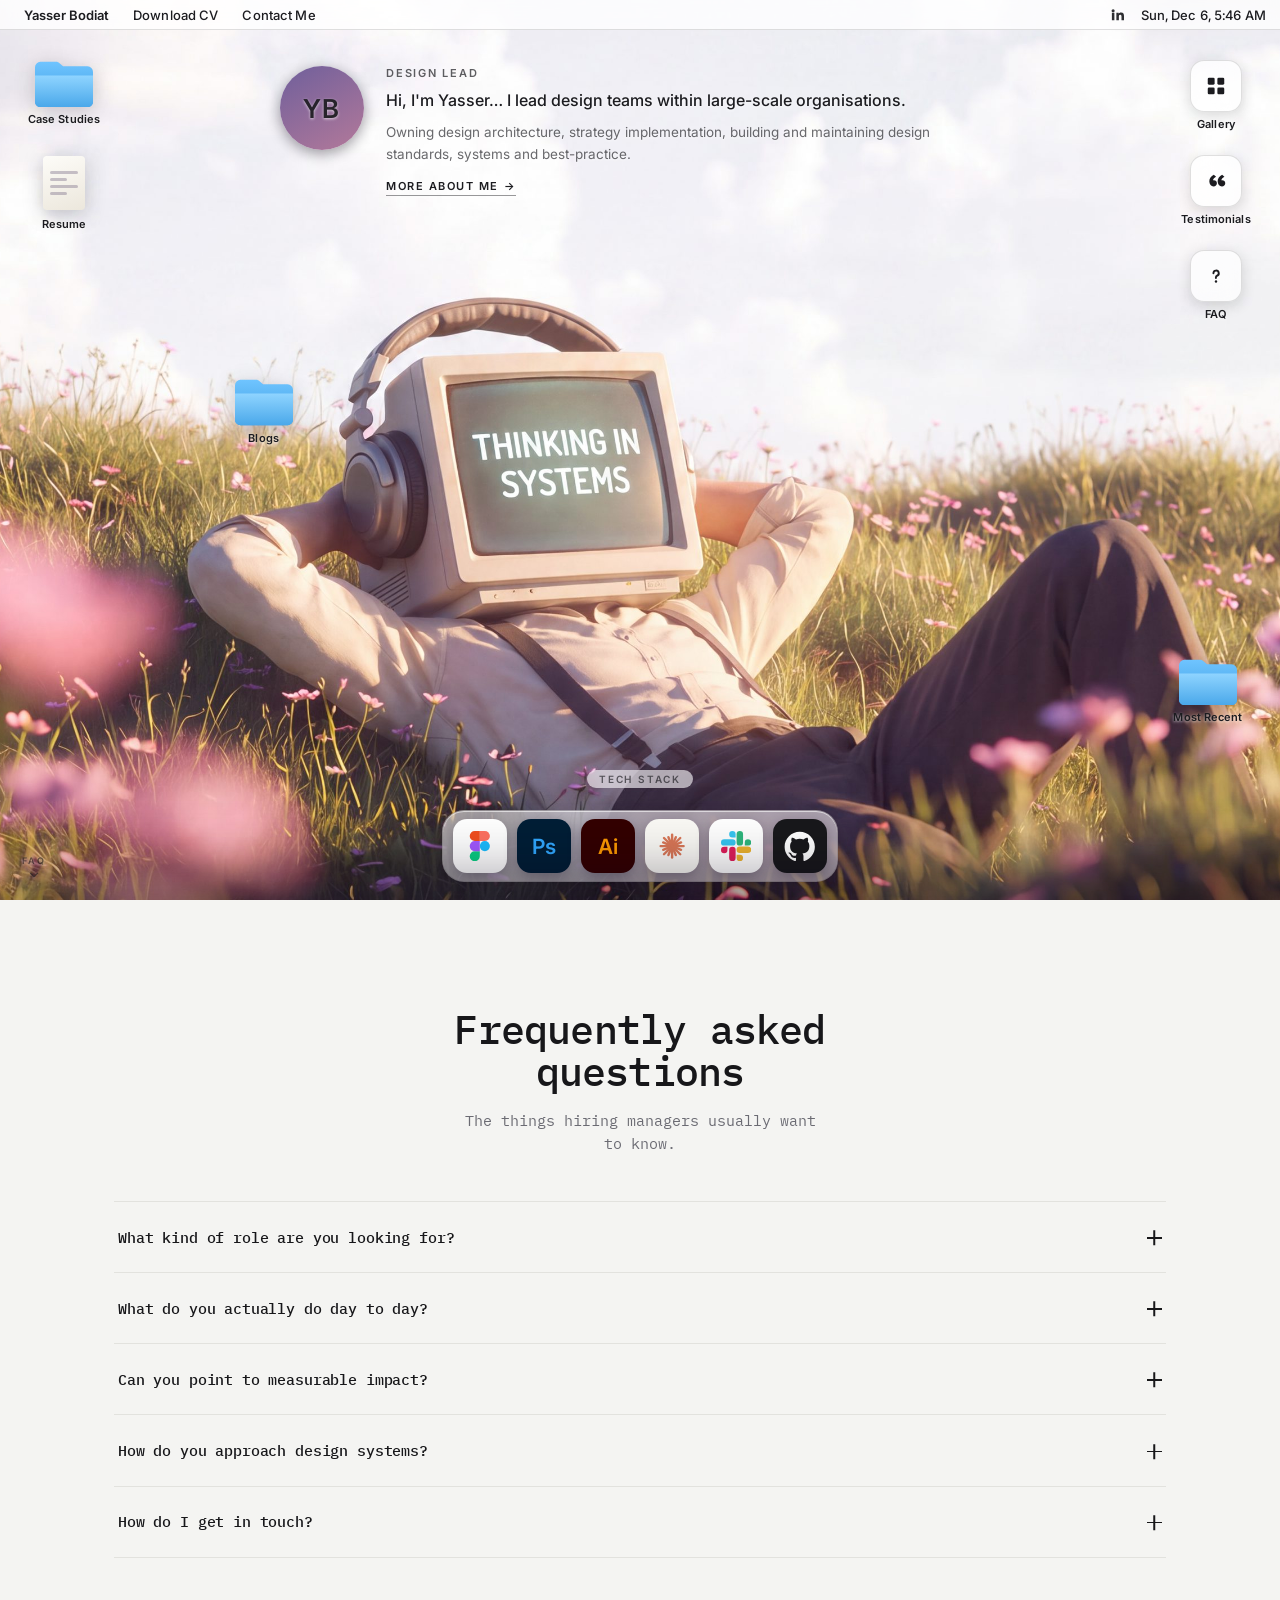
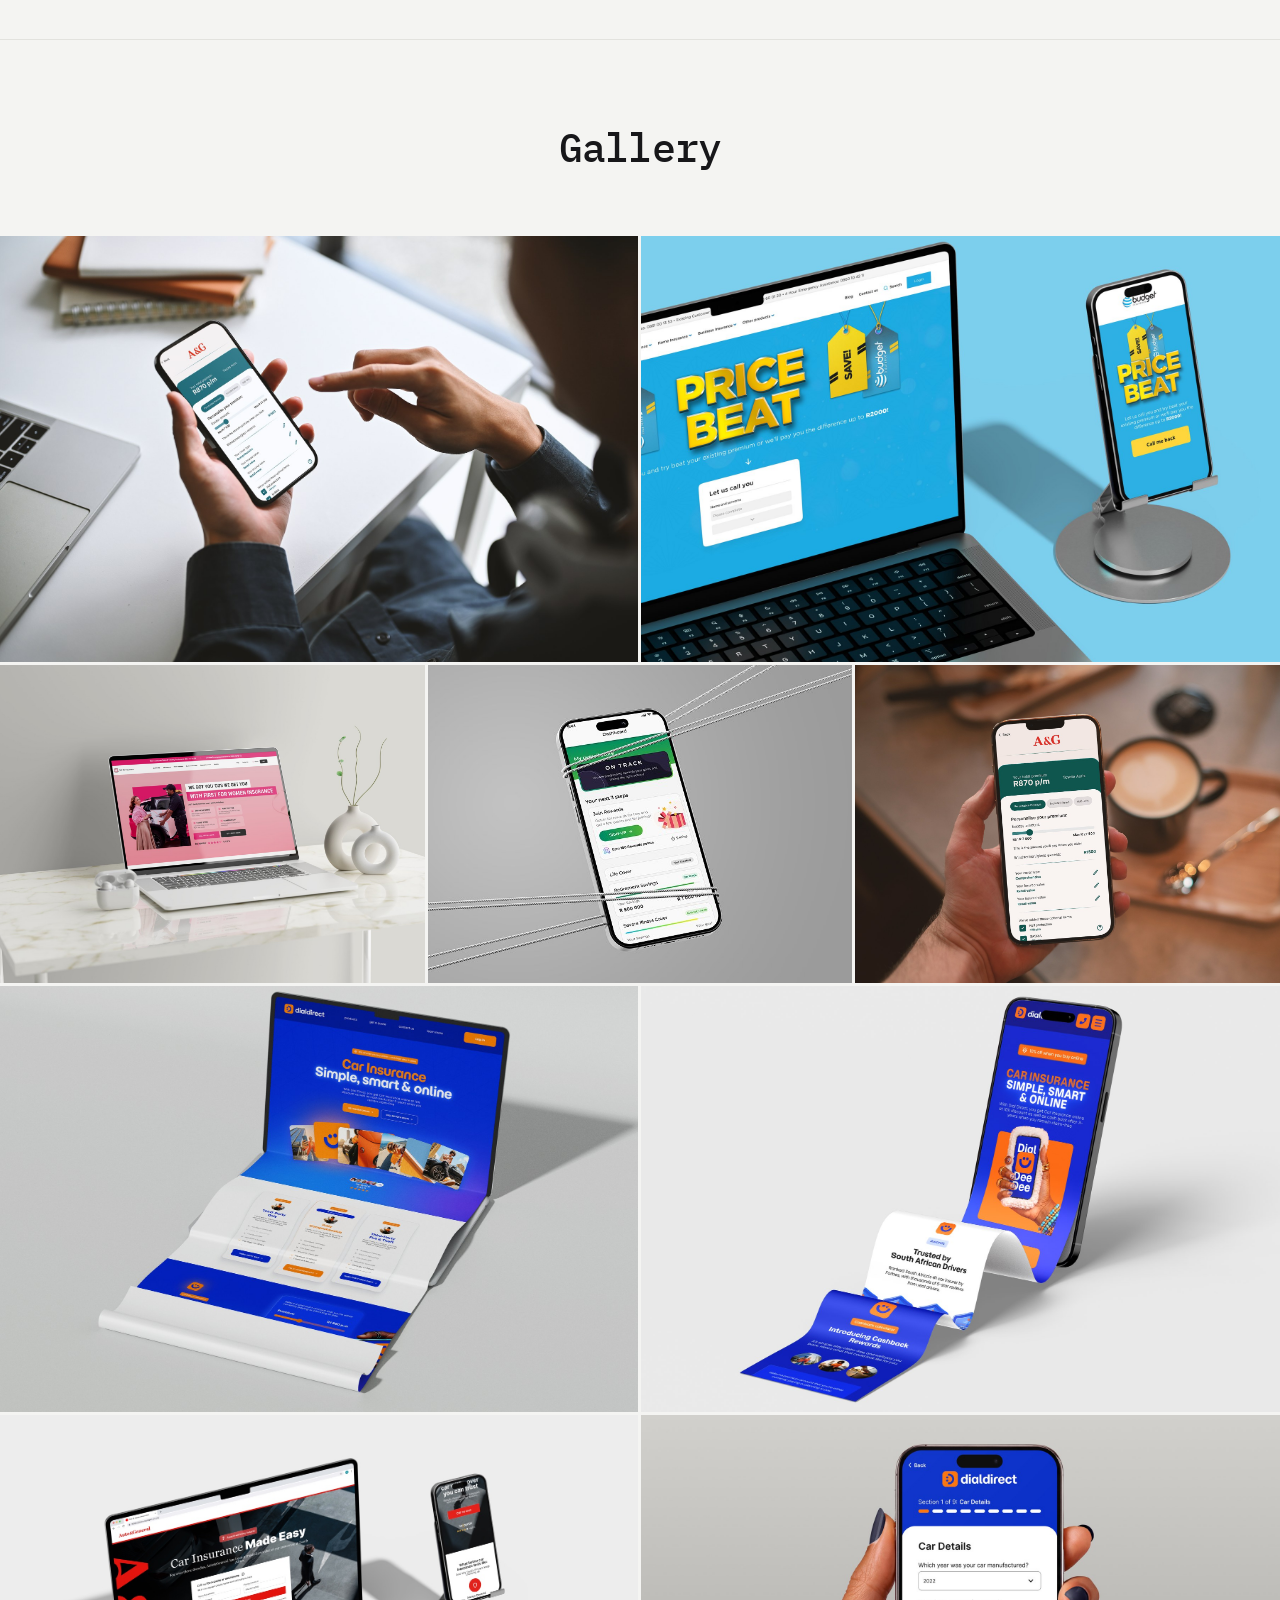
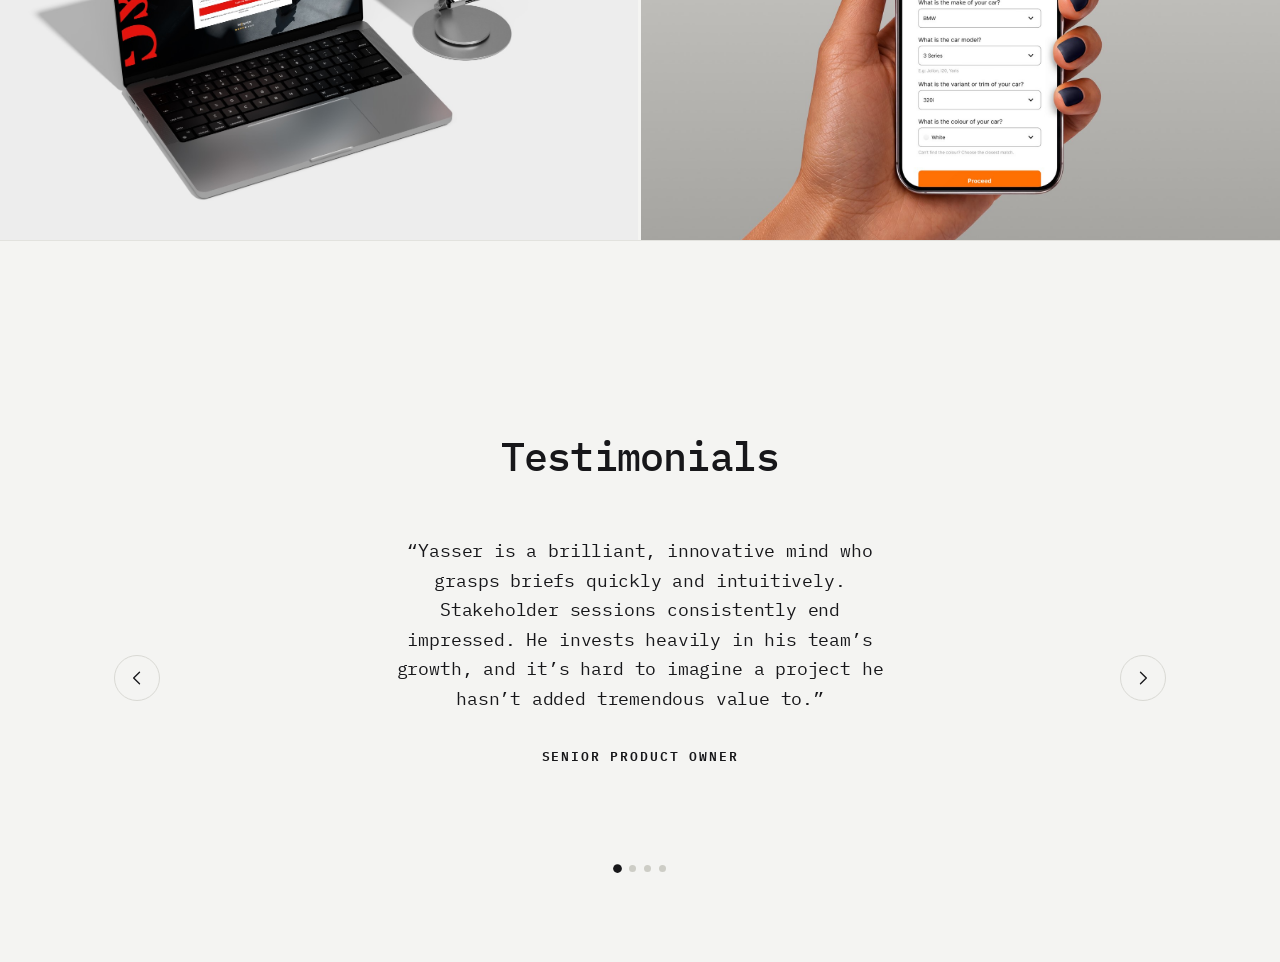
==== index.html @ a2becef1 "Remove the shuffle transition Drops the overlay element, its styles and the transition script, and t" ====
<!DOCTYPE html>
<html lang="en">
<head>
<meta charset="UTF-8">
<meta name="viewport" content="width=device-width, initial-scale=1">
<title>Portfolio</title>
<link rel="preconnect" href="https://fonts.googleapis.com">
<link rel="preconnect" href="https://fonts.gstatic.com" crossorigin>
<link href="https://fonts.googleapis.com/css2?family=IBM+Plex+Mono:wght@400;500;600&family=Inter:wght@200;400;500;600&display=swap" rel="stylesheet">
<!-- Bump ?v= on every deploy so browsers can't serve a stale copy. -->
<link rel="stylesheet" href="style.css?v=54">
</head>
<body>

<div class="desktop">

  <!-- ── Menu bar ─────────────────────────────────────────── -->
  <header class="menubar">
    <nav class="menubar-left">
      <!-- Doubles as the app-name slot and the About trigger, the way the
           macOS menu bar works — and the only About route on mobile. -->
      <button class="menu-item menu-name" id="aboutTrigger" aria-haspopup="dialog" aria-expanded="false" aria-controls="aboutWindow">Yasser Bodiat</button>
      <a class="menu-item" id="cvLink" href="assets/YasserB_CV_2026_2027.pdf" target="_blank" rel="noopener">Download CV</a>
      <a class="menu-item" href="mailto:yasserbodiat@gmail.com">Contact Me</a>
    </nav>

    <div class="menubar-right">
      <a class="menu-icon" href="https://www.linkedin.com/in/yasserbodiat-tih" target="_blank" rel="noopener" aria-label="LinkedIn">
        <svg viewBox="0 0 24 24" aria-hidden="true">
          <path fill="currentColor" d="M4.98 3.5a2.5 2.5 0 1 1 0 5 2.5 2.5 0 0 1 0-5ZM3 9h4v12H3V9Zm7 0h3.8v1.71h.05c.53-.95 1.83-1.96 3.77-1.96 4.03 0 4.78 2.5 4.78 5.76V21h-4v-5.6c0-1.34-.03-3.06-1.95-3.06-1.95 0-2.25 1.45-2.25 2.96V21h-4V9Z"/>
        </svg>
      </a>
      <span class="menu-clock" id="clock" aria-live="off">—</span>
    </div>
  </header>

  <!-- ── Desktop icons ────────────────────────────────────── -->
  <main class="desktop-icons">
    <button class="desk-icon" id="caseStudiesIcon" aria-haspopup="dialog" aria-expanded="false" aria-controls="caseStudiesWindow">
      <span class="desk-icon-art">
        <svg viewBox="0 0 64 52" aria-hidden="true">
          <defs>
            <linearGradient id="folderBack" x1="0" y1="0" x2="0" y2="1">
              <stop offset="0" stop-color="#6fc4ff"/>
              <stop offset="1" stop-color="#3d9de0"/>
            </linearGradient>
            <linearGradient id="folderFront" x1="0" y1="0" x2="0" y2="1">
              <stop offset="0" stop-color="#8fd4ff"/>
              <stop offset="1" stop-color="#4aa8ea"/>
            </linearGradient>
          </defs>
          <path fill="url(#folderBack)" d="M0 8a6 6 0 0 1 6-6h17.2c1.6 0 3.1.6 4.2 1.8L31 7h27a6 6 0 0 1 6 6v33a6 6 0 0 1-6 6H6a6 6 0 0 1-6-6V8Z"/>
          <path fill="url(#folderFront)" d="M0 17h64v29a6 6 0 0 1-6 6H6a6 6 0 0 1-6-6V17Z"/>
        </svg>
      </span>
      <span class="desk-icon-label">Case Studies</span>
    </button>

    <button class="desk-icon" id="resumeIcon" aria-haspopup="dialog" aria-expanded="false" aria-controls="resumeWindow">
      <span class="desk-icon-art desk-icon-page">
        <span class="page-sheet">
          <span class="page-rule"></span>
          <span class="page-rule short"></span>
          <span class="page-rule"></span>
          <span class="page-rule short"></span>
        </span>
      </span>
      <span class="desk-icon-label">Resume</span>
    </button>

    <button class="desk-icon desk-icon--float desk-icon--recent" id="recentIcon" aria-haspopup="dialog" aria-expanded="false" aria-controls="recentWindow">
      <span class="desk-icon-art">
        <svg viewBox="0 0 64 52" aria-hidden="true">
          <path fill="url(#folderBack)" d="M0 8a6 6 0 0 1 6-6h17.2c1.6 0 3.1.6 4.2 1.8L31 7h27a6 6 0 0 1 6 6v33a6 6 0 0 1-6 6H6a6 6 0 0 1-6-6V8Z"/>
          <path fill="url(#folderFront)" d="M0 17h64v29a6 6 0 0 1-6 6H6a6 6 0 0 1-6-6V17Z"/>
        </svg>
      </span>
      <span class="desk-icon-label">Most Recent</span>
    </button>

    <button class="desk-icon desk-icon--float desk-icon--blogs" id="blogsIcon" aria-haspopup="dialog" aria-expanded="false" aria-controls="blogsWindow">
      <span class="desk-icon-art">
        <svg viewBox="0 0 64 52" aria-hidden="true">
          <path fill="url(#folderBack)" d="M0 8a6 6 0 0 1 6-6h17.2c1.6 0 3.1.6 4.2 1.8L31 7h27a6 6 0 0 1 6 6v33a6 6 0 0 1-6 6H6a6 6 0 0 1-6-6V8Z"/>
          <path fill="url(#folderFront)" d="M0 17h64v29a6 6 0 0 1-6 6H6a6 6 0 0 1-6-6V17Z"/>
        </svg>
      </span>
      <span class="desk-icon-label">Blogs</span>
    </button>

    <!-- Section shortcuts. -->
    <div class="desk-links">
    <button class="desk-link" data-target="#gallery">
        <span class="desk-link-tile"><svg viewBox="0 0 24 24" aria-hidden="true"><rect x="3" y="3" width="7.5" height="7.5" rx="1.4"/><rect x="13.5" y="3" width="7.5" height="7.5" rx="1.4"/><rect x="3" y="13.5" width="7.5" height="7.5" rx="1.4"/><rect x="13.5" y="13.5" width="7.5" height="7.5" rx="1.4"/></svg></span>
        <span class="desk-icon-label">Gallery</span>
      </button>
      <button class="desk-link" data-target="#testimonials">
        <span class="desk-link-tile"><svg viewBox="0 0 24 24" aria-hidden="true"><path d="M9.6 5.2c-3 1.4-4.9 4-4.9 7.2 0 3.4 2 5.6 4.6 5.6 2.1 0 3.7-1.5 3.7-3.5 0-2-1.4-3.4-3.3-3.4-.4 0-.8.1-1 .2.3-1.6 1.6-3 3.4-3.9l-2.5-2.2Zm9.1 0c-3 1.4-4.9 4-4.9 7.2 0 3.4 2 5.6 4.6 5.6 2.1 0 3.7-1.5 3.7-3.5 0-2-1.4-3.4-3.3-3.4-.4 0-.8.1-1 .2.3-1.6 1.6-3 3.4-3.9l-2.5-2.2Z"/></svg></span>
        <span class="desk-icon-label">Testimonials</span>
      </button>
      <button class="desk-link" data-target="#faq">
        <span class="desk-link-tile"><svg viewBox="0 0 24 24" aria-hidden="true"><path fill="none" stroke="currentColor" stroke-width="2.1" stroke-linecap="round" stroke-linejoin="round" d="M9.2 9a2.9 2.9 0 1 1 3.9 2.7c-.8.3-1.2 1-1.2 1.8v.6"/><circle cx="12" cy="18" r="1.3"/></svg></span>
        <span class="desk-icon-label">FAQ</span>
      </button>
    </div>
  </main>

  <!-- ── Intro card ───────────────────────────────────────── -->
  <aside class="intro" id="intro">
    <span class="intro-avatar">
      <img src="assets/avatar.jpg" alt="Yasser Bodiat">
      <span class="intro-monogram" aria-hidden="true">YB</span>
    </span>

    <div class="intro-copy">
      <p class="intro-role">Design Lead</p>
      <p class="intro-lede">Hi, I'm Yasser… I lead design teams within large-scale organisations.</p>
      <p class="intro-p">
        Owning design architecture, strategy implementation, building and maintaining
        design standards, systems and best-practice.
      </p>
      <button class="intro-more" id="introMore">More about me <span aria-hidden="true">→</span></button>
    </div>
  </aside>

  <!-- ── About window ─────────────────────────────────────── -->
  <div class="finder win-doc win-case" id="aboutWindow" role="dialog" aria-modal="false" aria-labelledby="aboutTitle" hidden>
    <div class="win-bar">
      <div class="traffic">
        <button class="light close" aria-label="Close"></button>
        <span class="light min" aria-hidden="true"></span>
        <span class="light max" aria-hidden="true"></span>
      </div>
      <span class="finder-title" id="aboutTitle">About Me</span>
    </div>

    <div class="cd-body">
      <header class="cd-hero">
        <h1 class="cd-hero-title">Hi, I'm Yasser</h1>
        <p class="cd-p cd-p--lead">
          I lead design teams within large-scale organisations.
        </p>
        <ul class="cd-tags">
          <li class="cd-tag">Design Lead</li>
          <li class="cd-tag">Design Systems</li>
          <li class="cd-tag">Design Architecture</li>
          <li class="cd-tag">Johannesburg</li>
        </ul>
      </header>

      <section class="cd-section">
        <h2 class="cd-h2">What I do</h2>
        <p class="cd-p">
          Owning design architecture, strategy implementation, building and maintaining
          design standards, systems and best-practice.
        </p>
        <p class="cd-p">
          Currently leading Telesure Investment Holdings pre-login (sales) design
          capability — across five leading insurance brands inside our holding company.
        </p>
      </section>

      <section class="cd-section">
        <h2 class="cd-h2">Get in touch</h2>
        <ul class="cd-tags">
          <li><a class="cd-tag cd-tag--link" href="mailto:yasserbodiat@gmail.com">yasserbodiat@gmail.com</a></li>
          <li><a class="cd-tag cd-tag--link" href="https://www.linkedin.com/in/yasserbodiat-tih" target="_blank" rel="noopener">LinkedIn</a></li>
          <li><a class="cd-tag cd-tag--link" href="assets/YasserB_CV_2026_2027.pdf" target="_blank" rel="noopener">Download CV</a></li>
        </ul>
      </section>
    </div>
  </div>


  <!-- ── Finder window ────────────────────────────────────── -->
  <div class="finder" id="caseStudiesWindow" role="dialog" aria-modal="false" aria-labelledby="finderTitle" hidden>
    <div class="win-bar" id="finderBar">
      <div class="traffic">
        <button class="light close" id="finderClose" aria-label="Close"></button>
        <span class="light min" aria-hidden="true"></span>
        <span class="light max" aria-hidden="true"></span>
      </div>
      <span class="finder-title" id="finderTitle">Case Studies</span>
      <span class="finder-count">4 items</span>
    </div>

    <div class="finder-body">
      <button class="finder-item" id="caseStudy1Item" aria-haspopup="dialog" aria-expanded="false" aria-controls="caseStudy1Window">
        <span class="file-art"><span class="file-corner"></span><span class="file-tag">CS</span></span>
        <span class="file-name">Sales Flow Redesign</span>
        <span class="file-meta">TIH · 2025</span>
      </button>
      <button class="finder-item" id="caseStudy2Item" aria-haspopup="dialog" aria-expanded="false" aria-controls="caseStudy2Window">
        <span class="file-art"><span class="file-corner"></span><span class="file-tag">CS</span></span>
        <span class="file-name">Marketing Templatisation</span>
        <span class="file-meta">TIH · 2026</span>
      </button>
      <button class="finder-item" id="dialItem" aria-haspopup="dialog" aria-expanded="false" aria-controls="dialWindow">
        <span class="file-art file-art--locked">
          <span class="file-corner"></span>
          <svg class="file-lock" viewBox="0 0 24 24" aria-hidden="true">
            <path fill="none" stroke="currentColor" stroke-width="1.8" stroke-linecap="round" stroke-linejoin="round" d="M7 10V7a5 5 0 0 1 10 0v3"/>
            <rect x="4.5" y="10" width="15" height="10.5" rx="2.2" fill="currentColor"/>
          </svg>
        </span>
        <span class="file-name">Dialdirect Rebrand</span>
        <span class="file-meta">Password protected</span>
      </button>
      <button class="finder-item" id="caseStudy3Item" aria-haspopup="dialog" aria-expanded="false" aria-controls="caseStudy3Window">
        <span class="file-art"><span class="file-corner"></span><span class="file-tag">CS</span></span>
        <span class="file-name">Smart Goals</span>
        <span class="file-meta">Old Mutual · App</span>
      </button>
    </div>
  </div>

  <!-- ── Most Recent window ───────────────────────────────── -->
  <!-- Opens clear of the Now Playing widget rather than on top of it. -->
  <div class="finder" id="recentWindow" role="dialog" aria-modal="false" aria-labelledby="recentTitle" hidden style="top:250px; left:auto; right:110px">
    <div class="win-bar">
      <div class="traffic">
        <button class="light close" aria-label="Close"></button>
        <span class="light min" aria-hidden="true"></span>
        <span class="light max" aria-hidden="true"></span>
      </div>
      <span class="finder-title" id="recentTitle">Most Recent</span>
      <span class="finder-count">0 items</span>
    </div>
    <div class="finder-body finder-body--empty">
      <p class="finder-empty">This folder is empty</p>
    </div>
  </div>

  <!-- ── Blogs window ─────────────────────────────────────── -->
  <div class="finder" id="blogsWindow" role="dialog" aria-modal="false" aria-labelledby="blogsTitle" hidden style="top:210px; left:300px">
    <div class="win-bar">
      <div class="traffic">
        <button class="light close" aria-label="Close"></button>
        <span class="light min" aria-hidden="true"></span>
        <span class="light max" aria-hidden="true"></span>
      </div>
      <span class="finder-title" id="blogsTitle">Blogs</span>
      <span class="finder-count">1 item</span>
    </div>
    <div class="finder-body">
      <button class="finder-item" id="blog1Item" aria-haspopup="dialog" aria-expanded="false" aria-controls="blog1Window">
        <span class="file-art"><span class="file-corner"></span><span class="file-tag">01</span></span>
        <span class="file-name">Designing against the system</span>
        <span class="file-meta">3 min read</span>
      </button>
    </div>
  </div>

  <!-- ── Resume window ────────────────────────────────────── -->
  <div class="finder win-doc" id="resumeWindow" role="dialog" aria-modal="false" aria-labelledby="resumeTitle" hidden>
    <div class="win-bar">
      <div class="traffic">
        <button class="light close" aria-label="Close"></button>
        <span class="light min" aria-hidden="true"></span>
        <span class="light max" aria-hidden="true"></span>
      </div>
      <span class="finder-title" id="resumeTitle">Resume</span>
      <a class="win-action" href="assets/YasserB_CV_2026_2027.pdf" download>Download</a>
    </div>

    <!-- Page images rather than an embedded PDF: inline PDF rendering is
         inconsistent across browsers and blocked outright on iOS Safari.
         Regenerate with the script in README.md when the CV changes. -->
    <div class="doc-body">
      <img class="doc-page" src="assets/resume-p1.jpg" alt="Resume page 1" loading="lazy">
      <img class="doc-page" src="assets/resume-p2.jpg" alt="Resume page 2" loading="lazy">
      <img class="doc-page" src="assets/resume-p3.jpg" alt="Resume page 3" loading="lazy">
    </div>
  </div>

  <!-- ── Case study 01 ────────────────────────────────────── -->
  <div class="finder win-doc win-case" id="caseStudy1Window" role="dialog" aria-modal="false" aria-labelledby="caseStudy1Title" hidden>
    <div class="win-bar">
      <div class="traffic">
        <button class="light close" aria-label="Close"></button>
        <span class="light min" aria-hidden="true"></span>
        <span class="light max" aria-hidden="true"></span>
      </div>
      <span class="finder-title" id="caseStudy1Title">Sales Flow Redesign</span>
    </div>

    <div class="cd-body">

      <header class="cd-hero">
        <h1 class="cd-hero-title">Sales Flow Redesign</h1>
        <p class="cd-p cd-p--lead">
          Redesigning the short-term insurance sales flows across all 5 brands and
          for all products.
        </p>
        <ul class="cd-tags">
          <li class="cd-tag">Design Lead</li>
          <li class="cd-tag">Telesure Investment Holdings</li>
          <li class="cd-tag">2025</li>
          <li class="cd-tag">5 Brands</li>
          <li class="cd-tag">Customer Journeys</li>
          <li class="cd-tag">Design Systems</li>
        </ul>

        <div class="cd-stats">
          <p><span class="cd-stat-num">66%</span><span class="cd-stat-label">Flow reduction — strategic redesign to reduce form fatigue and abandonment</span></p>
          <p><span class="cd-stat-num">4.5%</span><span class="cd-stat-label">Increase end-to-end digital policy sales to 4.5% from 2.5%</span></p>
        </div>
      </header>

      <figure class="cd-figure">
        <img src="assets/cs-tih-1.jpg" alt="Sales flow redesign hero">
        <div class="cd-ph"><span class="cd-ph-name">cs-tih-1.jpg</span><span class="cd-ph-note">placeholder — add to /assets to replace</span></div>
        <figcaption class="cd-cap">Hero image</figcaption>
      </figure>

      <section class="cd-section">
        <h2 class="cd-h2">Project overview</h2>
        <p class="cd-p">
          Part of my role within TIH is to optimise our sales flows for short-term
          insurance on digital platforms. Instead of simply optimising small portions of
          the flow, I proposed a big-bang rebuild/redesign which would enhance the customer
          experience and mitigate abandonment by reducing the cognitive load customers
          currently experience while simultaneously bringing more joy to an otherwise
          cumbersome and frictional experience.
        </p>

        <h2 class="cd-h2">The problem statement</h2>
        <p class="cd-p">
          The current sales journey is long and cumbersome, which risks losing customers
          along the way. Entry points provide little context, and motivation to complete can
          taper off without stronger cues to build trust and momentum. By rethinking the flow
          through UX optimisation, we can create a simpler, more engaging experience that sets
          the stage for growth and confidently accommodates upcoming multi-risk and
          multi-vehicle inclusions.
        </p>
      </section>

      <section class="cd-section">
        <h2 class="cd-h2">Our process</h2>
        <div class="cd-cards">
          <div class="cd-card"><span class="cd-card-num">01</span><h3 class="cd-card-title">Research</h3></div>
          <div class="cd-card"><span class="cd-card-num">02</span><h3 class="cd-card-title">Build</h3></div>
          <div class="cd-card"><span class="cd-card-num">03</span><h3 class="cd-card-title">Validate</h3></div>
          <div class="cd-card"><span class="cd-card-num">04</span><h3 class="cd-card-title">Release</h3></div>
        </div>
      </section>

      <section class="cd-section">
        <h2 class="cd-h2">Using data to define</h2>
        <p class="cd-p">
          Our data analysts consistently tracked key metrics across the sales funnel,
          including abandonment rates, premium views, and end-to-end conversions. With an
          end-to-end close rate of 1.8%, it became clear that meaningful improvement would
          require more than incremental tweaks. To drive higher conversions in the next
          financial year, we rebuilt the sales flow from the ground up — focusing on speed,
          clarity, and a more future-fit experience across the entire funnel.
        </p>
      </section>

      <figure class="cd-figure">
        <img src="assets/cs-tih-2.jpg" alt="Product photograph">
        <div class="cd-ph"><span class="cd-ph-name">cs-tih-2.jpg</span><span class="cd-ph-note">placeholder — add to /assets to replace</span></div>
        <figcaption class="cd-cap">Product photograph</figcaption>
      </figure>

      <section class="cd-section">
        <h2 class="cd-h2">Research, research + more research..</h2>
        <p class="cd-p">
          Research is not a one-off phase in our process — it's something we continuously
          invest in where time allows. Alongside internal data, my team and I benchmarked
          established UX patterns across insurance, fintech, and best-in-class consumer
          products to understand where friction typically emerges and what genuinely drives
          completion.
        </p>
        <p class="cd-p">
          By analysing models such as MQPS vs OQPS, reviewing behavioural research, and
          studying proven principles from teams like Headspace and Google, we were able to
          ground design decisions in evidence rather than intuition. This approach ensured the
          redesigned flow wasn't just visually improved, but deliberately structured to reduce
          cognitive load, build trust earlier, and maintain momentum throughout the journey.
        </p>
      </section>

      <figure class="cd-figure">
        <img src="assets/cs-tih-3.jpg" alt="Design principles, benchmark inspiration and the component audit">
        <div class="cd-ph"><span class="cd-ph-name">cs-tih-3.jpg</span><span class="cd-ph-note">placeholder — add to /assets to replace</span></div>
        <figcaption class="cd-cap">Design principles, benchmark inspiration and the component audit</figcaption>
      </figure>

      <section class="cd-section">
        <h2 class="cd-h2">Quantifiable metrics</h2>
        <div class="cd-stats">
          <p><span class="cd-stat-num">66%</span><span class="cd-stat-label">Reduction in new flow length (end-to-end)</span></p>
          <p><span class="cd-stat-num">82%</span><span class="cd-stat-label">Reduction in below the fold content</span></p>
          <p><span class="cd-stat-num">27</span><span class="cd-stat-label">No. of pages reduced from start quote to premium viewed</span></p>
        </div>
      </section>

      <section class="cd-section">
        <h2 class="cd-h2">Key outcomes</h2>
        <div class="cd-cards">
          <div class="cd-card"><span class="cd-card-num">01</span><p class="cd-card-body">Reduce friction and cognitive load across the entire sales journey</p></div>
          <div class="cd-card"><span class="cd-card-num">02</span><p class="cd-card-body">Increase E2E conversion with trust and momentum</p></div>
          <div class="cd-card"><span class="cd-card-num">03</span><p class="cd-card-body">Deliver a scalable, future-fit sales framework</p></div>
        </div>
      </section>

      <section class="cd-section">
        <h2 class="cd-h2">Taking the vision to leadership</h2>
        <p class="cd-p">
          Once the future sales flow had been defined, I first took the concept through the
          Head of Digital and the Executive for Customer Experience to validate the direction
          and pressure-test the thinking. Following alignment at that level, I was invited to
          present the proposal to the executive steering committee, including the CEO.
        </p>
        <p class="cd-p">
          The presentation focused on clearly articulating the problem, the data-led rationale
          for a ground-up rebuild, and how the proposed flow would improve conversion while
          setting a scalable foundation for the future. The outcome of the session was clear
          alignment and approval to proceed with the rebuild and redesign of the sales journey.
        </p>
        <p class="cd-p">
          Below are selected slides from the executive presentation used to align leadership
          on the proposed future sales flow.
        </p>
      </section>

      <figure class="cd-figure">
        <img src="assets/cs-tih-4.jpg" alt="Selected slides from the executive presentation">
        <div class="cd-ph"><span class="cd-ph-name">cs-tih-4.jpg</span><span class="cd-ph-note">placeholder — add to /assets to replace</span></div>
        <figcaption class="cd-cap">Selected slides from the executive presentation</figcaption>
      </figure>

      <section class="cd-section">
        <h2 class="cd-h2">Full prototype</h2>
        <p class="cd-p">
          In addition to outlining the problem and the data-led rationale for a ground-up
          rebuild, we showcased a fully interactive prototype of the end-to-end journey. This
          allowed the executive team to experience the proposed flow firsthand, making the
          impact of the changes — in speed, clarity, and overall usability — immediately
          tangible. The session concluded with clear alignment and encouragement to proceed
          with the rebuild and redesign.
        </p>
      </section>

      <figure class="cd-figure">
        <img src="assets/cs-tih-11.jpg" alt="Prototype flow">
        <div class="cd-ph"><span class="cd-ph-name">cs-tih-11.jpg</span><span class="cd-ph-note">placeholder — add to /assets to replace</span></div>
        <figcaption class="cd-cap">Prototype flow</figcaption>
      </figure>


    </div>
  </div>

  <!-- ── Case study 02 ────────────────────────────────────── -->
  <div class="finder win-doc win-case" id="caseStudy2Window" role="dialog" aria-modal="false" aria-labelledby="caseStudy2Title" hidden>
    <div class="win-bar">
      <div class="traffic">
        <button class="light close" aria-label="Close"></button>
        <span class="light min" aria-hidden="true"></span>
        <span class="light max" aria-hidden="true"></span>
      </div>
      <span class="finder-title" id="caseStudy2Title">Marketing Templatisation</span>
    </div>

    <div class="cd-body">

      <header class="cd-hero">
        <h1 class="cd-hero-title">Marketing Templatisation</h1>
        <p class="cd-p cd-p--lead">
          A component system that took page publishing out of the dev queue.
        </p>
        <ul class="cd-tags">
          <li class="cd-tag">Design Lead</li>
          <li class="cd-tag">Product Owner</li>
          <li class="cd-tag">SME</li>
          <li class="cd-tag">5 Brands</li>
          <li class="cd-tag">Optimizely (Angular)</li>
          <li class="cd-tag">Design System</li>
        </ul>
      </header>

      <figure class="cd-figure">
        <img src="assets/cs-mt-1.jpg" alt="Auto &amp; General car insurance page">
        <div class="cd-ph"><span class="cd-ph-name">cs-mt-1.jpg</span><span class="cd-ph-note">placeholder — add to /assets to replace</span></div>
        <figcaption class="cd-cap">Auto &amp; General car insurance page — a block component skinned to a TIH brand palette</figcaption>
      </figure>

      <section class="cd-section">
        <h2 class="cd-h2">The problem</h2>
        <p class="cd-p">
          Every new marketing page at TIH depended on developer availability. Five brands, no
          shared component system, and marketing teams unable to build or edit even simple
          pages without engineering capacity — which meant brand and content decisions were
          bottlenecked by dev queue, not by strategy.
        </p>
      </section>

      <figure class="cd-figure">
        <img src="assets/cs-mt-2.jpg" alt="Marketing pages queued behind developer availability">
        <div class="cd-ph"><span class="cd-ph-name">cs-mt-2.jpg</span><span class="cd-ph-note">placeholder — add to /assets to replace</span></div>
        <figcaption class="cd-cap">Marketing pages queued behind developer availability across five brands</figcaption>
      </figure>

      <section class="cd-section">
        <h2 class="cd-h2">Grounding the work in evidence</h2>
        <p class="cd-p">
          Before any component was built, I established the case. I audited industry UX
          research, benchmarked best-in-class insurance and SaaS sites, and mapped the gap
          between where TIH's brands were and where they needed to be — presenting findings to
          leadership to align around a shared technical direction.
        </p>

        <div class="cd-cards">
          <div class="cd-card">
            <span class="cd-card-num">01</span>
            <h3 class="cd-card-title">Industry best practice research</h3>
            <p class="cd-card-body">Reviewed proven UX &amp; conversion principles to define the benchmark we should aspire to.</p>
          </div>
          <div class="cd-card">
            <span class="cd-card-num">02</span>
            <h3 class="cd-card-title">As-is audit of current sites</h3>
            <p class="cd-card-body">Audited current sites against the benchmark to identify key gaps and opportunities.</p>
          </div>
          <div class="cd-card">
            <span class="cd-card-num">03</span>
            <h3 class="cd-card-title">Inspiration scanning</h3>
            <p class="cd-card-body">Understood effective patterns and approaches to explore ways of closing the gaps.</p>
          </div>
        </div>

        <p class="cd-table-label">table a — best-practice benchmark</p>
        <div class="cd-table-scroll">
          <table class="cd-table">
            <thead>
              <tr><th scope="col">Segment</th><th scope="col">Insight</th></tr>
            </thead>
            <tbody>
              <tr><td>Micro-Interactions / Emotional Design</td><td>Thought-out micro-interactions lift conversions by up to 40%.<span class="cd-src">saleshub.ca</span></td></tr>
              <tr><td>Non-Generic CTAs</td><td>Smart, personalised CTAs convert 202% better than generic ones.<span class="cd-src">blog.hubspot.com</span></td></tr>
              <tr><td>Trust Markers &amp; Social Proofing</td><td>Adding a trust badge increased conversions by 42% in A/B tests.<span class="cd-src">nestify.io</span></td></tr>
              <tr><td>Hero Videos</td><td>A background hero video can boost conversions up to 80% (Forbes data).<span class="cd-src">vwo.com</span></td></tr>
              <tr><td>Visual Storytelling</td><td>Visual content drives a 150% surge in engagement and a 27% higher click-through rate compared with text-only content.<span class="cd-src">medium.com</span></td></tr>
              <tr><td>Whitespace</td><td>Adding whitespace around key elements boosts conversion and speeds reading by 20%.<span class="cd-src">smashingmagazine.com</span></td></tr>
              <tr><td>Copy</td><td>Unbounce's benchmark: pages with under 100 words convert 50% better than pages with 500+ words.<span class="cd-src">smashingmagazine.com</span></td></tr>
              <tr><td>Interactive Content</td><td>Interactive (dynamic) content is shown to double conversions versus static formats.<span class="cd-src">embryo.com</span></td></tr>
            </tbody>
          </table>
        </div>

        <p class="cd-table-label">table b — as-is audit of current sites</p>
        <div class="cd-table-scroll">
          <table class="cd-table">
            <thead>
              <tr><th scope="col">Segment</th><th scope="col">As-Is</th><th scope="col">Why it matters</th></tr>
            </thead>
            <tbody>
              <tr><td>Social Proof</td><td>None of our sites surfaces real testimonials above the fold.</td><td>Real voices feel more trustworthy than brand claims; immediate social validation builds trust with customers.</td></tr>
              <tr><td>Micro-Interactions &amp; Emotional Design</td><td>Overall feel is static / transactional, with limited feedback or delight elements.</td><td>Responsive, "alive" interfaces signal quality and care; users feel guided and reassured that the brand is modern and attentive.</td></tr>
              <tr><td>Headline</td><td>Headlines compete with dense sub-copy, carousel slides, or badge overlays, diluting a single, memorable benefit.</td><td>Clear, focused messaging lets visitors instantly grasp "what's in it for me," boosting engagement and reducing bounce.</td></tr>
              <tr><td>Compelling Visuals</td><td>Heavy reliance on generic stock across all brands; very limited animated or interactive design elements.</td><td>Owned visuals elevate perceived quality, differentiate from competitors, and build an emotional connection faster than text.</td></tr>
              <tr><td>Captivating Heroes</td><td>All have functional CTAs, but heroes feel cluttered and copy-dense; none balance whitespace, headline, and visual hierarchy like modern best-in-class sites.</td><td>A clean, confident hero is the first thing most customers will see.</td></tr>
              <tr><td>Copy</td><td>Averaging well over 600 words per page. The heavy copy reduces the ability to quickly scan.</td><td>Concise, skimmable copy respects visitors' time, feels modern, and lets visuals and CTAs shine — improving first impressions.</td></tr>
            </tbody>
          </table>
        </div>
      </section>

      <section class="cd-section">
        <h2 class="cd-h2">Aligning leadership around a clear opportunity</h2>
        <p class="cd-p">
          With the evidence in place, I led the stakeholder alignment process — presenting the
          case for a unified design system to executive and marketing leadership across five
          brands. The outcome was a shared understanding of the problem and buy-in to build a
          scalable solution rather than continue with one-off page builds.
        </p>
      </section>

      <figure class="cd-figure">
        <img src="assets/cs-mt-3.jpg" alt="Leadership alignment deck">
        <div class="cd-ph"><span class="cd-ph-name">cs-mt-3.jpg</span><span class="cd-ph-note">placeholder — add to /assets to replace</span></div>
        <figcaption class="cd-cap">Leadership alignment deck — inspiration scanning, audit gap-to-pattern mapping, and reusable block concepts presented to executive and marketing stakeholders</figcaption>
      </figure>

      <section class="cd-section">
        <h2 class="cd-h2">The solution: a shared technical design framework</h2>
        <p class="cd-p">
          Marketing Templatisation is a reusable, CMS-editable block component library built in
          Optimizely (Angular). Non-technical marketing staff can assemble and publish pages
          across all five TIH brands without developer involvement. The system is built as
          infrastructure — a set of decisions that hold across five different brand identities
          at once.
        </p>

        <div class="cd-specs">
          <div class="cd-spec">
            <h3 class="cd-spec-title">Container &amp; breakpoints</h3>
            <p class="cd-spec-body">1100px fixed desktop inner container. Responsive mobile at 100% minus 16px each side. Single 1199px breakpoint. No tablet view.</p>
          </div>
          <div class="cd-spec">
            <h3 class="cd-spec-title">Token naming</h3>
            <p class="cd-spec-body">Functional naming (brand-primary, brand-secondary) not brand-literal — the same block re-skins across all five brands without touching the underlying component.</p>
          </div>
          <div class="cd-spec">
            <h3 class="cd-spec-title">Theme engine</h3>
            <p class="cd-spec-body">Five semantic themes (style-primary, style-white, style-secondary, style-interactive, style-surface) govern how any block can present. Theme switching works via variable name assignment, not hex values — making brand-agnostic theming possible at scale.</p>
          </div>
          <div class="cd-spec">
            <h3 class="cd-spec-title">Block naming convention</h3>
            <p class="cd-spec-body">3-letter category codes plus sequential variant numbers (e.g. HRO-001) — a shared vocabulary between design, content, and dev that removes ambiguity from every handoff and ticket.</p>
          </div>
          <div class="cd-spec">
            <h3 class="cd-spec-title">Spacing &amp; type scale</h3>
            <p class="cd-spec-body">80px/40px block padding, 40px column gutter, Tailwind CSS font scale — applied consistently regardless of which brand skin is active.</p>
          </div>
          <div class="cd-spec">
            <h3 class="cd-spec-title">Live technical specification</h3>
            <p class="cd-spec-body">The full system specification is hosted as a live HTML document on Netlify — not a static handoff. It includes a changelog, block anatomy, token definitions, and responsive rules. It is the single source of truth for design and the external dev team.</p>
          </div>
        </div>
      </section>

      <div class="cd-gallery">
        <figure class="cd-figure">
          <img src="assets/cs-mt-4.jpg" alt="Block anatomy spec">
          <div class="cd-ph"><span class="cd-ph-name">cs-mt-4.jpg</span><span class="cd-ph-note">placeholder — add to /assets to replace</span></div>
          <figcaption class="cd-cap">Block anatomy spec: the 1100px rule — outer frame at 100vw, fixed 1100px inner container on desktop, responsive 100% minus 16px each side on mobile, single 1199px breakpoint, with labelled padding and container-width diagrams</figcaption>
        </figure>
        <figure class="cd-figure">
          <img src="assets/cs-mt-5.jpg" alt="Theme variable mapping">
          <div class="cd-ph"><span class="cd-ph-name">cs-mt-5.jpg</span><span class="cd-ph-note">placeholder — add to /assets to replace</span></div>
          <figcaption class="cd-cap">Theme variable mapping: the same block re-skinned across style-primary, style-white, style-secondary, and style-interactive themes, with each colour-1 through colour-6 token resolving to a different brand hex value</figcaption>
        </figure>
      </div>

      <section class="cd-section">
        <h2 class="cd-h2">Responsive behaviour defined</h2>
        <p class="cd-p">
          Every block in the system has a defined mobile behaviour — not retrofitted after
          desktop build but specified at the point of component design. The 1199px breakpoint
          collapses layouts to single column, adjusts padding to 16px per side, and reorders
          content where visual hierarchy demands it.
        </p>
      </section>

      <section class="cd-section">
        <h2 class="cd-h2">Adoption &amp; rollout</h2>
        <ol class="cd-steps">
          <li class="cd-step">
            <span class="cd-step-label">Stage 1</span>
            <p class="cd-step-title">First brand go-live (October 2026)</p>
          </li>
          <li class="cd-step">
            <span class="cd-step-label">Stage 2</span>
            <p class="cd-step-title">Configured onto all remaining brands</p>
          </li>
        </ol>
        <p class="cd-p">
          Marketing Templatisation is set to go live on its first brand in October 2026. From
          there it will be configured onto the remaining brands, with each completed build
          serving as the proof case for the next.
        </p>
      </section>

      <section class="cd-section">
        <h2 class="cd-h2">Operational impact</h2>
        <p class="cd-p">
          Once live, marketing teams will be able to build and publish pages without raising a
          developer ticket. Design direction is enforced at the token level, not through review
          cycles. All five brands can share one system without any brand losing its individual
          identity.
        </p>

        <div class="cd-cards">
          <div class="cd-card">
            <span class="cd-card-num">01</span>
            <h3 class="cd-card-title">Faster campaign turnaround</h3>
            <p class="cd-card-body">Campaigns and CRO optimisation ship far faster, with no dev queue sitting between an idea and a published page.</p>
          </div>
          <div class="cd-card">
            <span class="cd-card-num">02</span>
            <h3 class="cd-card-title">Design freed for strategy</h3>
            <p class="cd-card-body">The design team's focus shifts from mundane website updates to strategic redesign and higher-value work.</p>
          </div>
          <div class="cd-card">
            <span class="cd-card-num">03</span>
            <h3 class="cd-card-title">Optimised by default</h3>
            <p class="cd-card-body">Every block bakes in UX best practice, CRO, SEO and AEO optimisation — so pages start optimised, not retrofitted.</p>
          </div>
        </div>
      </section>

      <section class="cd-section">
        <h2 class="cd-h2">Governance &amp; sustainability</h2>
        <p class="cd-p">
          The system is maintained through a live Netlify-hosted specification with a versioned
          changelog. Design decisions are documented at the point they are made — not
          reconstructed after the fact. The external dev team and internal designers work from
          the same source of truth, keeping design intent intact through every sprint.
        </p>
      </section>

      <figure class="cd-figure">
        <img src="assets/cs-mt-7.jpg" alt="Changelog section of the live tech spec">
        <div class="cd-ph"><span class="cd-ph-name">cs-mt-7.jpg</span><span class="cd-ph-note">placeholder — add to /assets to replace</span></div>
        <figcaption class="cd-cap">Changelog section of the live tech spec — dated entries tracking token, typography, colour and responsive-framework changes, kept as a versioned record of design decisions</figcaption>
      </figure>

      <section class="cd-section">
        <h2 class="cd-h2">Gallery</h2>
        <div class="cd-gallery" style="margin-top:22px">
          <figure class="cd-figure">
            <img src="assets/cs-mt-6.jpg" alt="Auto &amp; General page rendered from the block system">
            <div class="cd-ph"><span class="cd-ph-name">cs-mt-6.jpg</span><span class="cd-ph-note">placeholder — add to /assets to replace</span></div>
            <figcaption class="cd-cap">Auto &amp; General car insurance page rendered from the block system — the same components shown on desktop and mobile, skinned to the brand's palette and type</figcaption>
          </figure>
          <figure class="cd-figure">
            <img src="assets/cs-mt-8.jpg" alt="The design source file behind the system">
            <div class="cd-ph"><span class="cd-ph-name">cs-mt-8.jpg</span><span class="cd-ph-note">placeholder — add to /assets to replace</span></div>
            <figcaption class="cd-cap">The design source file behind the system — brand pages, component library and shared text styles that every block is built and maintained from</figcaption>
          </figure>
        </div>
      </section>

    </div>
  </div>

  <!-- ── Case study 03 ────────────────────────────────────── -->
  <div class="finder win-doc win-case" id="caseStudy3Window" role="dialog" aria-modal="false" aria-labelledby="caseStudy3Title" hidden>
    <div class="win-bar">
      <div class="traffic">
        <button class="light close" aria-label="Close"></button>
        <span class="light min" aria-hidden="true"></span>
        <span class="light max" aria-hidden="true"></span>
      </div>
      <span class="finder-title" id="caseStudy3Title">Smart Goals — App-in-App</span>
    </div>

    <div class="cd-body">

      <header class="cd-hero">
        <h1 class="cd-hero-title">Smart Goals — App-in-App</h1>
        <p class="cd-p cd-p--lead">
          A goal tracking app that empowered customers to manage, track and engage with
          their own financial wellness journeys.
        </p>
        <ul class="cd-tags">
          <li class="cd-tag">Old Mutual</li>
          <li class="cd-tag">Snr UX Designer</li>
          <li class="cd-tag">App</li>
          <li class="cd-tag">Figma</li>
          <li class="cd-tag">Adobe Suite</li>
        </ul>
      </header>

      <figure class="cd-figure">
        <img src="assets/cs-sg-1.jpg" alt="Tilted phone mockup showing the goals dashboard">
        <div class="cd-ph"><span class="cd-ph-name">cs-sg-1.jpg</span><span class="cd-ph-note">placeholder — add to /assets to replace</span></div>
        <figcaption class="cd-cap">Tilted phone mockup showing the goals dashboard</figcaption>
      </figure>

      <section class="cd-section">
        <h2 class="cd-h2">Project overview</h2>
        <p class="cd-p">
          Smart Goals is a goal-tracking app aimed to help customers reach a state of
          financial wellness when it comes to tracking their different savings, and
          insurance related goals.
        </p>

        <h2 class="cd-h2">The problem statement</h2>
        <p class="cd-p">
          Customers don't know as much about their long-term investment or saving products
          as they would about their current bank balance, for instance. It is therefore
          critical to help and guide customers in a way which informs, teaches and makes it
          simpler for them to monitor or manage.
        </p>
      </section>

      
      <section class="cd-section">
        <h2 class="cd-h2">Images to illustrations</h2>
        <p class="cd-p">
          When I was challenged to start on a fresh slate for Smart Goals in terms of the
          overall aesthetic and design, one of the key proposals I brought forward was to
          ditch the images and pivot towards illustrations. Backed by research, I made the
          proposal which was then accepted.
        </p>
        <div class="cd-stats">
          <p><span class="cd-stat-num">90%</span><span class="cd-stat-label">of respondents we tested our designs with favoured the illustrations over the images, citing that the illustrations felt more joyful</span></p>
        </div>
      </section>

      <section class="cd-section">
        <h2 class="cd-h2">Key outcomes</h2>
        <div class="cd-cards">
          <div class="cd-card"><span class="cd-card-num">01</span><p class="cd-card-body">Redefine the way we treat the look-and-feel</p></div>
          <div class="cd-card"><span class="cd-card-num">02</span><p class="cd-card-body">Create a seamless experience which encourages action</p></div>
          <div class="cd-card"><span class="cd-card-num">03</span><p class="cd-card-body">Release a new and improved Smart Goals into the market</p></div>
        </div>
      </section>

      <section class="cd-section">
        <h2 class="cd-h2">Version comparison</h2>
        <figure class="cd-figure">
        <img src="assets/cs-sg-6-7.jpg" alt="Version 1 and Version 2 of the goals dashboard">
        <div class="cd-ph"><span class="cd-ph-name">cs-sg-6-7.jpg</span><span class="cd-ph-note">placeholder — add to /assets to replace</span></div>
        <figcaption class="cd-cap">Version 1 and Version 2 of the goals dashboard</figcaption>
      </figure>
      </section>

      <section class="cd-section">
        <h2 class="cd-h2">Design research</h2>
        <p class="cd-p">
          It was in my remit to handle the design evolution of Smart Goals. Before getting
          my hands dirty in Figma, it was critical to draw inspiration from other designers,
          as well as industry-leading applications. This helped inform the design process.
        </p>
      </section>

      
      <section class="cd-section">
        <h2 class="cd-h2">User research</h2>
        <p class="cd-p">
          During this time, as a design team we also conducted research with over 50
          participants. Attempting to develop a deep understanding of users approach to their
          finances, their general understanding of insurance and savings mechanisms, as well
          their frustrations with regards to their existing products and policies.
        </p>

        <h3 class="cd-h3">What we learnt</h3>
        <div class="cd-cards">
          <div class="cd-card">
            <span class="cd-card-num">01</span>
            <p class="cd-card-body">Customers value trust markers and want to be reminded of the safety we take as an organisation when dealing with sensitive financial data and information.</p>
          </div>
          <div class="cd-card">
            <span class="cd-card-num">02</span>
            <p class="cd-card-body">Customers prefer to be suggested rather than told how to achieve a state of "financial wellness."</p>
          </div>
          <div class="cd-card">
            <span class="cd-card-num">03</span>
            <p class="cd-card-body">Customers deeply connected to a visual language that resonated. When illustrative figures represented someone that looked like themselves, they had more of a propensity to proceed.</p>
          </div>
          <div class="cd-card">
            <span class="cd-card-num">04</span>
            <p class="cd-card-body">Customers responded overwhelmingly positively to little moments of joy throughout their journey.</p>
          </div>
        </div>
      </section>

      <section class="cd-section">
        <h2 class="cd-h2">User testing</h2>
        <p class="cd-p">
          Gaining up-front insights was extremely valuable to the design team, but equally
          so, was playing back iterations of the design work to potential and existing users
          to gain deep understandings on where our experience lacked clarity and affordance.
          Creating deeply human-centric designs required a regular dialogue with users.
        </p>

        <h3 class="cd-h3">How we tested</h3>
        <ol class="cd-steps">
          <li class="cd-step">
            <span class="cd-step-label">01</span>
            <p class="cd-step-title">In-office guerrilla testing with people around the office</p>
          </li>
          <li class="cd-step">
            <span class="cd-step-label">02</span>
            <p class="cd-step-title">Moderated usability testing with hi-fidelity prototypes (in-person &amp; online)</p>
          </li>
          <li class="cd-step">
            <span class="cd-step-label">03</span>
            <p class="cd-step-title">Rapid comparative &amp; A-B testing on Maze for quick validation and results</p>
          </li>
        </ol>
      </section>

      <section class="cd-section">
        <h2 class="cd-h2">Information architecture</h2>
        <p class="cd-p">
          Dealing with complex conceptual ideas and business cases, meant simplifying our
          architecture into simple isometric details which aided the design delivery process.
        </p>
      </section>

      <figure class="cd-figure">
        <img src="assets/cs-sg-11-12-13.jpg" alt="User flows — new customer, returning customer, and returning with a goal set">
        <div class="cd-ph"><span class="cd-ph-name">cs-sg-11-12-13.jpg</span><span class="cd-ph-note">placeholder — add to /assets to replace</span></div>
        <figcaption class="cd-cap">User flows — new customer, returning customer, and returning with a goal set</figcaption>
      </figure>

      <section class="cd-section">
        <h2 class="cd-h2">Hi-fi designs</h2>

        <h3 class="cd-h3"># Goal Guide</h3>
      <figure class="cd-figure">
        <img src="assets/cs-sg-14.jpg" alt="Goal Guide screen">
        <div class="cd-ph"><span class="cd-ph-name">cs-sg-14.jpg</span><span class="cd-ph-note">placeholder — add to /assets to replace</span></div>
        <figcaption class="cd-cap">Goal Guide screen</figcaption>
      </figure>
        <div class="cd-specs">
          <div class="cd-spec"><h4 class="cd-spec-title">Goal guide</h4><p class="cd-spec-body">A goal-catalogue customers can select a goal from to begin their journey.</p></div>
          <div class="cd-spec"><h4 class="cd-spec-title">Suggested tag</h4><p class="cd-spec-body">Based on data, we recommend a goal best suited for you.</p></div>
          <div class="cd-spec"><h4 class="cd-spec-title">Start the goal</h4><p class="cd-spec-body">CTA to start your goal.</p></div>
        </div>

        <h3 class="cd-h3"># Dashboard</h3>
      <figure class="cd-figure">
        <img src="assets/cs-sg-15.jpg" alt="Dashboard screen">
        <div class="cd-ph"><span class="cd-ph-name">cs-sg-15.jpg</span><span class="cd-ph-note">placeholder — add to /assets to replace</span></div>
        <figcaption class="cd-cap">Dashboard screen</figcaption>
      </figure>
        <div class="cd-specs">
          <div class="cd-spec"><h4 class="cd-spec-title">Progress overview</h4><p class="cd-spec-body">Colour-coded tracking status based on overall progress.</p></div>
          <div class="cd-spec"><h4 class="cd-spec-title">Re-access of goal guide</h4><p class="cd-spec-body">A route back to the goal catalogue.</p></div>
        </div>

        
        <h3 class="cd-h3"># Calculator</h3>
              <div class="cd-specs">
          <div class="cd-spec"><h4 class="cd-spec-title">Trust markers</h4><p class="cd-spec-body">Reminding users their info is confidential and secure.</p></div>
          <div class="cd-spec"><h4 class="cd-spec-title">Refining goal</h4><p class="cd-spec-body">Using sliders to reduce effort for user.</p></div>
          <div class="cd-spec"><h4 class="cd-spec-title">Hierarchy</h4><p class="cd-spec-body">Ensuring the sequencing of what we ask follows a natural sequence.</p></div>
        </div>

        <h3 class="cd-h3"># Success screen, Add Cover &amp; Onboarding</h3>
      <figure class="cd-figure">
        <img src="assets/cs-sg-18-19-20.jpg" alt="Success screen, Add Cover and Onboarding">
        <div class="cd-ph"><span class="cd-ph-name">cs-sg-18-19-20.jpg</span><span class="cd-ph-note">placeholder — add to /assets to replace</span></div>
        <figcaption class="cd-cap">Success screen, Add Cover and Onboarding</figcaption>
      </figure>
      </section>

    </div>
  </div>

  <!-- ── Blog: Designing against the system ───────────────── -->
  <div class="finder win-doc win-post" id="blog1Window" role="dialog" aria-modal="false" aria-labelledby="blog1Title" hidden>
    <div class="win-bar">
      <div class="traffic">
        <button class="light close" aria-label="Close"></button>
        <span class="light min" aria-hidden="true"></span>
        <span class="light max" aria-hidden="true"></span>
      </div>
      <span class="finder-title" id="blog1Title">Designing against the system</span>
    </div>

    <div class="post-body">
      <article class="post">
        <header class="post-head">
          <p class="post-kicker">Design systems</p>
          <h1 class="post-title">Designing against the system</h1>
          <p class="post-meta">Yasser Bodiat<span>3 min read</span></p>
        </header>

        <p class="post-p">I lead design for five separate insurance brands. Different names, different customers, different visual identities, but underneath, the same marketing team trying to get pages live across all of them.</p>
        <p class="post-p">For years, that meant every new page, every campaign update, every small content change went through a developer. Not because the changes were hard. Because there was no shared system, just five brands&rsquo; worth of legacy front-end code, one-off pages, and quick fixes nobody had time to go back and clean up. Marketing couldn&rsquo;t touch any of it themselves.</p>
        <p class="post-p">So we set out to build a design system that would let non-technical marketing teams publish and edit pages across all five brands without a developer in the loop for every change. Something CMS-editable, reusable, and consistent enough that &ldquo;brand five&rdquo; wouldn&rsquo;t need to reinvent what &ldquo;brand one&rdquo; already had.</p>
        <p class="post-p">On paper, this shouldn&rsquo;t have been possible. Five brands, each wanting to keep its own identity. An external development team we don&rsquo;t manage directly, working in Angular. A CMS (Optimizely) that was never built with a shared component library in mind. Every constraint on that list is normally a reason a project like this stalls or gets watered down into something brand-specific and non-reusable.</p>
        <p class="post-p">I want to write about how we built it anyway, because the lesson that came out of it wasn&rsquo;t the one I expected going in.</p>
        <p class="post-p">My first instinct, honestly, was to build something comprehensive. Cover every case. Anticipate every brand&rsquo;s edge cases up front, so nobody ever hit a wall later. That instinct was wrong, and it took a few false starts to see why.</p>
        <p class="post-p">We ended up calling the system 100 Blocks. And the version that actually worked is the leaner one.</p>
        <p class="post-p">We named tokens functionally instead of literally. Not &ldquo;brand-blue,&rdquo; but &ldquo;brand-primary.&rdquo; That one decision is doing more work than almost anything else in the system. It means the same block can carry five completely different identities without anyone touching the underlying component. Five semantic themes sit on top, and switching between them is a matter of assigning a variable, not rebuilding anything.</p>
        <p class="post-p">We kept the naming convention brutally simple too. Three letters for category, a sequential number for the variant. HRO-001. No ambiguity, no debate in a ticket about what something should be called. Design, content, and dev are all reading from the same short vocabulary.</p>
        <p class="post-p">What surprised me is how much restraint that required. Every instinct in a complex environment pulls you toward building more flexibility in, more options, more coverage for every scenario. But complexity in a design system doesn&rsquo;t stay contained. It leaks into every handoff, every onboarding conversation, every ticket where someone has to relearn a rule that only applies in one edge case. A system only scales if the average person touching it doesn&rsquo;t need the full context to use it correctly.</p>
        <p class="post-p">The leaner system also turned out to be the more resilient one. When something breaks, or a sixth brand eventually needs to plug in, the fix lives in one place instead of scattered across five one-off implementations. That wasn&rsquo;t the goal going in. It was a side effect of choosing simplicity over completeness.</p>

        <blockquote class="post-pull"><p>The system that should have been impossible to build across five brands was only possible because we stopped trying to solve every brand&rsquo;s problem at once, and built the smallest thing that could flex instead.</p></blockquote>

        <p class="post-p">Still learning where the edges of that are. But it&rsquo;s changed how I think about every system I design since.</p>
      </article>
    </div>
  </div>

  <!-- ── Dialdirect: locked ───────────────────────────────── -->
  <div class="finder win-doc win-lock" id="dialWindow" role="dialog" aria-modal="false" aria-labelledby="dialTitle" hidden>
    <div class="win-bar">
      <div class="traffic">
        <button class="light close" aria-label="Close"></button>
        <span class="light min" aria-hidden="true"></span>
        <span class="light max" aria-hidden="true"></span>
      </div>
      <span class="finder-title" id="dialTitle">Dialdirect Rebrand</span>
    </div>

    <div class="lock-body">
      <span class="lock-mark" aria-hidden="true">
        <svg viewBox="0 0 24 24">
          <path fill="none" stroke="currentColor" stroke-width="1.6" stroke-linecap="round" stroke-linejoin="round" d="M7 10V7a5 5 0 0 1 10 0v3"/>
          <rect x="4.5" y="10" width="15" height="10.5" rx="2.2" fill="none" stroke="currentColor" stroke-width="1.6"/>
          <circle cx="12" cy="15.2" r="1.4" fill="currentColor"/>
        </svg>
      </span>

      <p class="lock-kicker">Case study</p>
      <h2 class="lock-title">Dialdirect Rebrand</h2>

      <p class="lock-p">
        This case study is password protected. The work is still proprietary —
        Dialdirect has not yet launched its public rebrand.
      </p>
      <p class="lock-p">
        My role was to lead the redesign of the website and collaborate with the
        agency on the digital rebrand.
      </p>

      <form class="lock-form" id="dialForm" novalidate>
        <label class="lock-label" for="dialPassword">Password</label>
        <div class="lock-row">
          <input class="lock-input" id="dialPassword" type="password" autocomplete="off"
                 placeholder="Enter password" aria-describedby="dialError">
          <button class="lock-btn" type="submit">Unlock</button>
        </div>
        <p class="lock-error" id="dialError" role="status"></p>
      </form>
    </div>
  </div>

  <!-- ── Dock ─────────────────────────────────────────────── -->
  <footer class="dock-wrap">
    <span class="dock-label">Tech Stack</span>
    <div class="dock" id="dock">

      <a class="dock-item" href="https://www.figma.com/" target="_blank" rel="noopener" data-name="Figma">
        <span class="dock-tip">Figma</span>
        <span class="dock-tile tile-figma">
          <svg viewBox="0 0 38 57" aria-hidden="true">
            <path fill="#1abcfe" d="M19 28.5a9.5 9.5 0 1 1 19 0 9.5 9.5 0 0 1-19 0Z"/>
            <path fill="#0acf83" d="M0 47.5A9.5 9.5 0 0 1 9.5 38H19v9.5a9.5 9.5 0 0 1-19 0Z"/>
            <path fill="#ff7262" d="M19 0v19h9.5a9.5 9.5 0 1 0 0-19H19Z"/>
            <path fill="#f24e1e" d="M0 9.5A9.5 9.5 0 0 0 9.5 19H19V0H9.5A9.5 9.5 0 0 0 0 9.5Z"/>
            <path fill="#a259ff" d="M0 28.5A9.5 9.5 0 0 0 9.5 38H19V19H9.5A9.5 9.5 0 0 0 0 28.5Z"/>
          </svg>
        </span>
      </a>

      <a class="dock-item" href="https://www.adobe.com/products/photoshop.html" target="_blank" rel="noopener" data-name="Photoshop">
        <span class="dock-tip">Photoshop</span>
        <span class="dock-tile tile-ps"><span class="adobe-mark">Ps</span></span>
      </a>

      <a class="dock-item" href="https://www.adobe.com/products/illustrator.html" target="_blank" rel="noopener" data-name="Illustrator">
        <span class="dock-tip">Illustrator</span>
        <span class="dock-tile tile-ai"><span class="adobe-mark">Ai</span></span>
      </a>

      <a class="dock-item" href="https://claude.ai/" target="_blank" rel="noopener" data-name="Claude">
        <span class="dock-tip">Claude</span>
        <span class="dock-tile tile-claude">
          <svg viewBox="0 0 100 100" aria-hidden="true">
            <g fill="#d97757">
              <rect x="46" y="8" width="8" height="84" rx="4"/>
              <rect x="46" y="8" width="8" height="84" rx="4" transform="rotate(45 50 50)"/>
              <rect x="46" y="8" width="8" height="84" rx="4" transform="rotate(90 50 50)"/>
              <rect x="46" y="8" width="8" height="84" rx="4" transform="rotate(135 50 50)"/>
              <rect x="46" y="14" width="8" height="72" rx="4" transform="rotate(22.5 50 50)"/>
              <rect x="46" y="14" width="8" height="72" rx="4" transform="rotate(67.5 50 50)"/>
              <rect x="46" y="14" width="8" height="72" rx="4" transform="rotate(112.5 50 50)"/>
              <rect x="46" y="14" width="8" height="72" rx="4" transform="rotate(157.5 50 50)"/>
            </g>
          </svg>
        </span>
      </a>

      <a class="dock-item" href="https://slack.com/" target="_blank" rel="noopener" data-name="Slack">
        <span class="dock-tip">Slack</span>
        <span class="dock-tile tile-slack">
          <svg viewBox="0 0 122 122" aria-hidden="true">
            <path fill="#e01e5a" d="M26 77a13 13 0 1 1-13-13h13v13Zm7 0a13 13 0 1 1 26 0v32a13 13 0 1 1-26 0V77Z"/>
            <path fill="#36c5f0" d="M46 26a13 13 0 1 1 13-13v13H46Zm0 7a13 13 0 1 1 0 26H13a13 13 0 1 1 0-26h33Z"/>
            <path fill="#2eb67d" d="M96 46a13 13 0 1 1 13 13H96V46Zm-7 0a13 13 0 1 1-26 0V13a13 13 0 1 1 26 0v33Z"/>
            <path fill="#ecb22e" d="M76 96a13 13 0 1 1-13 13V96h13Zm0-7a13 13 0 1 1 0-26h33a13 13 0 1 1 0 26H76Z"/>
          </svg>
        </span>
      </a>

      <a class="dock-item" href="https://github.com/yasserbodiat-gif" target="_blank" rel="noopener" data-name="GitHub">
        <span class="dock-tip">GitHub</span>
        <span class="dock-tile tile-github">
          <svg viewBox="0 0 24 24" aria-hidden="true">
            <path fill="#fff" d="M12 .5C5.37.5 0 5.87 0 12.5c0 5.3 3.44 9.8 8.2 11.39.6.11.82-.26.82-.58 0-.29-.01-1.04-.02-2.05-3.34.73-4.04-1.61-4.04-1.61-.55-1.39-1.34-1.76-1.34-1.76-1.09-.75.08-.73.08-.73 1.21.08 1.84 1.24 1.84 1.24 1.07 1.83 2.81 1.3 3.5.99.11-.77.42-1.3.76-1.6-2.67-.3-5.47-1.34-5.47-5.96 0-1.32.47-2.39 1.24-3.23-.13-.3-.54-1.53.11-3.18 0 0 1.01-.32 3.3 1.23a11.5 11.5 0 0 1 6.01 0c2.29-1.55 3.3-1.23 3.3-1.23.65 1.65.24 2.88.12 3.18.77.84 1.23 1.91 1.23 3.23 0 4.63-2.81 5.65-5.49 5.95.43.37.82 1.1.82 2.22 0 1.61-.02 2.9-.02 3.29 0 .32.22.7.83.58C20.57 22.29 24 17.79 24 12.5 24 5.87 18.63.5 12 .5Z"/>
          </svg>
        </span>
      </a>

    </div>
  </footer>

  <!-- Fades out as the FAQ rises; hidden once the scroll has begun. -->
  <div class="scroll-cue" id="scrollCue" aria-hidden="true">
    <span>FAQ</span>
    <svg viewBox="0 0 24 24"><path fill="none" stroke="currentColor" stroke-width="2" stroke-linecap="round" stroke-linejoin="round" d="m6 9 6 6 6-6"/></svg>
  </div>

</div>

<!-- Transparent: lets the pinned desktop show through and stay clickable. -->
<div class="stage-spacer" aria-hidden="true"></div>

<!-- Everything below scrolls up over the desktop as one sheet. -->
<div class="sheet">

<!-- ── FAQ ─────────────────────────────────────────────────── -->
<section class="faq" id="faq" aria-label="Frequently asked questions">
  <div class="faq-inner">
    <div class="faq-head">
      <h2 class="faq-title">Frequently asked questions</h2>
      <p class="faq-sub">The things hiring managers usually want to know.</p>
    </div>

    <div class="faq-list" id="faqList">

      <div class="faq-item">
        <button class="faq-q" aria-expanded="false">
          <span>What kind of role are you looking for?</span>
          <span class="faq-plus" aria-hidden="true"></span>
        </button>
        <div class="faq-a"><div class="faq-a-inner"><p>
          Senior design leadership at organisations that treat design as a strategic
          function — where systems thinking, engineering fluency and scalable delivery
          matter as much as craft. I'm most useful where design needs to operate at the
          level of architecture and standards, not just screens.
        </p></div></div>
      </div>

      <div class="faq-item">
        <button class="faq-q" aria-expanded="false">
          <span>What do you actually do day to day?</span>
          <span class="faq-plus" aria-hidden="true"></span>
        </button>
        <div class="faq-a"><div class="faq-a-inner"><p>
          I lead design teams inside large-scale organisations — owning design
          architecture, strategy implementation, and building and maintaining design
          standards, systems and best practice. Currently I lead the pre-login (sales)
          design capability at Telesure Investment Holdings, across five insurance brands
          inside the holding company.
        </p></div></div>
      </div>

            <div class="faq-item">
        <button class="faq-q" aria-expanded="false">
          <span>Can you point to measurable impact?</span>
          <span class="faq-plus" aria-hidden="true"></span>
        </button>
        <div class="faq-a"><div class="faq-a-inner">
          <p>
            Yes — the sales flow redesign is the clearest example. A ground-up rebuild
            rather than incremental optimisation, taken through the executive steering
            committee and approved on a data-led case.
          </p>
          <ul class="faq-stats">
            <li><b>66%</b>reduction in end-to-end flow length</li>
            <li><b>82%</b>reduction in below-the-fold content</li>
            <li><b>27</b>pages removed between start quote and premium viewed</li>
            <li><b>4.5%</b>target for end-to-end digital policy sales, up from 2.5%</li>
          </ul>
        </div></div>
      </div>

      <div class="faq-item">
        <button class="faq-q" aria-expanded="false">
          <span>How do you approach design systems?</span>
          <span class="faq-plus" aria-hidden="true"></span>
        </button>
        <div class="faq-a"><div class="faq-a-inner"><p>
          As infrastructure, not a component library. On Marketing Templatisation that
          meant functional token naming rather than brand-literal, five semantic themes
          that re-skin any block by variable assignment instead of hex values, a shared
          block naming convention that removes ambiguity from every handoff, and a live
          specification with a versioned changelog as the single source of truth. The test
          is whether decisions hold across five brand identities at once.
        </p></div></div>
      </div>

                        <div class="faq-item">
        <button class="faq-q" aria-expanded="false">
          <span>How do I get in touch?</span>
          <span class="faq-plus" aria-hidden="true"></span>
        </button>
        <div class="faq-a"><div class="faq-a-inner">
          <p>Directly — I answer everything.</p>
          <p class="faq-links">
            <a href="mailto:yasserbodiat@gmail.com">yasserbodiat@gmail.com</a>
            <a href="https://www.linkedin.com/in/yasserbodiat-tih" target="_blank" rel="noopener">LinkedIn</a>
            <a href="assets/YasserB_CV_2026_2027.pdf" target="_blank" rel="noopener">Download CV</a>
          </p>
        </div></div>
      </div>

    </div>
  </div>
</section>

<!-- ── Gallery ─────────────────────────────────────────────── -->
<section class="gallery" id="gallery" aria-label="Gallery">
  <h2 class="gallery-title">Gallery</h2>

  <div class="gallery-grid">
    <figure class="shot shot--wide">
      <img src="assets/cs-tih-1.jpg" alt="Sales flow redesign">
      <span class="shot-ph">cs-tih-1.jpg</span>
    </figure>
    <figure class="shot shot--wide">
      <img src="assets/gal-image-1.jpg" alt="">
      <span class="shot-ph">gal-image-1.jpg</span>
    </figure>

    <figure class="shot shot--third">
      <img src="assets/gallery-3.jpg" alt="">
      <span class="shot-ph">gallery-3.jpg</span>
    </figure>
    <figure class="shot shot--third">
      <img src="assets/cs-sg-1.jpg" alt="Smart Goals dashboard">
      <span class="shot-ph">cs-sg-1.jpg</span>
    </figure>
    <figure class="shot shot--third">
      <img src="assets/cs-tih-2.jpg" alt="Sales flow redesign in use">
      <span class="shot-ph">cs-tih-2.jpg</span>
    </figure>

    <figure class="shot shot--wide">
      <img src="assets/gallery-6_1.jpg" alt="">
      <span class="shot-ph">gallery-6_1.jpg</span>
    </figure>
    <figure class="shot shot--wide">
      <img src="assets/gallery-6_2.jpg" alt="">
      <span class="shot-ph">gallery-6_2.jpg</span>
    </figure>

    <figure class="shot shot--wide">
      <img src="assets/cs-mt-6.jpg" alt="Auto &amp; General page built from the block system">
      <span class="shot-ph">cs-mt-6.jpg</span>
    </figure>
    <figure class="shot shot--wide">
      <img src="assets/gallery-8.jpg" alt="">
      <span class="shot-ph">gallery-8.jpg</span>
    </figure>
  </div>
</section>


<!-- ── Testimonials ──────────────────────────────────────── -->
<section class="testi" id="testimonials" aria-label="Testimonials">
  <div class="testi-inner">
    <h2 class="testi-title">Testimonials</h2>

    <div class="testi-carousel">
      <button class="testi-nav" id="testiPrev" aria-label="Previous testimonial">
        <svg viewBox="0 0 24 24" aria-hidden="true"><path fill="none" stroke="currentColor" stroke-width="1.6" stroke-linecap="round" stroke-linejoin="round" d="m15 5-7 7 7 7"/></svg>
      </button>

      <div class="testi-viewport" id="testiViewport" aria-live="polite">
        <figure class="testi-slide is-active" data-index="0">
          <blockquote><p>&ldquo;Yasser is a brilliant, innovative mind who grasps briefs quickly and intuitively. Stakeholder sessions consistently end impressed. He invests heavily in his team&rsquo;s growth, and it&rsquo;s hard to imagine a project he hasn&rsquo;t added tremendous value to.&rdquo;</p></blockquote>
          <figcaption>Senior Product Owner</figcaption>
        </figure>
        <figure class="testi-slide" data-index="1" aria-hidden="true">
          <blockquote><p>&ldquo;Yasser is extremely knowledgeable and well-researched, never shooting from the hip. He brings great ideas to brainstorms and is patient explaining things clearly, especially valuable for upskilling junior staff on websites, an area marketing previously had little visibility into.&rdquo;</p></blockquote>
          <figcaption>Head of Marketing<span>Auto &amp; General</span></figcaption>
        </figure>
        <figure class="testi-slide" data-index="2" aria-hidden="true">
          <blockquote><p>&ldquo;Yasser is a genuine asset, approaching every brief with a thoughtful, strategic mindset. He turns insights into clear, impactful design solutions, and his reliability, attention to detail, and kind, supportive nature make him a true dream team member.&rdquo;</p></blockquote>
          <figcaption>Head of Marketing<span>First For Women</span></figcaption>
        </figure>
        <figure class="testi-slide" data-index="3" aria-hidden="true">
          <blockquote><p>&ldquo;Yasser&rsquo;s contribution to Budget Insurance has been highly impactful. His communication, reliability, and proactive approach are ones the team depends on. During the Budget Price Beat launch, his responsiveness and hands-on support were invaluable.&rdquo;</p></blockquote>
          <figcaption>Head of Marketing<span>Budget Insurance</span></figcaption>
        </figure>
      </div>

      <button class="testi-nav" id="testiNext" aria-label="Next testimonial">
        <svg viewBox="0 0 24 24" aria-hidden="true"><path fill="none" stroke="currentColor" stroke-width="1.6" stroke-linecap="round" stroke-linejoin="round" d="m9 5 7 7-7 7"/></svg>
      </button>
    </div>

    <div class="testi-dots" id="testiDots">
        <button class="testi-dot is-active" data-index="0" aria-label="Testimonial 1 of 4" aria-current="true"></button>
        <button class="testi-dot" data-index="1" aria-label="Testimonial 2 of 4"></button>
        <button class="testi-dot" data-index="2" aria-label="Testimonial 3 of 4"></button>
        <button class="testi-dot" data-index="3" aria-label="Testimonial 4 of 4"></button>
    </div>
  </div>
</section>

</div><!-- /.sheet -->

<script src="main.js?v=33"></script>
</body>
</html>
---- style.css ----
/* ── Reset ─────────────────────────────────────────────── */
*,
*::before,
*::after {
  box-sizing: border-box;
  margin: 0;
  padding: 0;
}

:root {
  --bar-h: 30px;
  --glass: rgba(255, 255, 255, 0.16);
  --glass-strong: rgba(255, 255, 255, 0.24);
  --hairline: rgba(255, 255, 255, 0.22);
  --text: rgba(255, 255, 255, 0.95);
  /* Desktop chrome sits on a bright photograph, so it reads dark. */
  --ink: #1c1c20;
  --ink-soft: rgba(28, 28, 32, 0.66);
  --ink-line: rgba(28, 28, 32, 0.14);
  --glow: 0 1px 3px rgba(255, 255, 255, 0.75);
  --shadow: 0 8px 32px rgba(20, 8, 40, 0.35);
  --ease: cubic-bezier(0.22, 1, 0.36, 1);
  /* Content typeface — case studies, blog, and the sheet sections.
     Swap this one value to change them all. */
  --font-mono: "IBM Plex Mono", ui-monospace, SFMono-Regular, Menlo, monospace;
}

html,
body {
  height: 100%;
}

body {
  font-family: "Inter", -apple-system, BlinkMacSystemFont, "Segoe UI", sans-serif;
  color: var(--text);
  -webkit-font-smoothing: antialiased;
  overflow-x: hidden;
}

/* ── Desktop ───────────────────────────────────────────── */
/* The gradient sits under the photo in the same dusk palette, so the layout
   still reads correctly for the moment before the image decodes. */
.desktop {
  /* Pinned: the page scrolls, this view does not. It recedes instead. */
  position: fixed;
  inset: 0;
  z-index: 1;
  height: 100dvh;
  width: 100%;
  display: flex;
  flex-direction: column;
  justify-content: space-between;
  background:
    url("assets/background.jpg?v=3"),
    radial-gradient(120% 80% at 50% 12%, #ffffff 0%, rgba(255, 255, 255, 0) 55%),
    linear-gradient(180deg, #dfe9f2 0%, #eef3ee 45%, #e6dfe8 75%, #d8cfdd 100%);
  background-size: cover;
  background-position: center;
  background-repeat: no-repeat;
}

/* Phones get the portrait frame; a landscape crop wastes a tall viewport. */
@media (max-width: 640px) {
  .desktop {
    background-image:
      url("assets/background-portrait.jpg?v=3"),
      radial-gradient(120% 80% at 50% 12%, #ffffff 0%, rgba(255, 255, 255, 0) 55%),
      linear-gradient(180deg, #dfe9f2 0%, #eef3ee 45%, #e6dfe8 75%, #d8cfdd 100%);
  }
}

/* Small laptops get the 1440px cut instead of the 2560px one. */
@media (min-width: 641px) and (max-width: 900px) {
  .desktop {
    background-image:
      url("assets/background-small.jpg?v=3"),
      radial-gradient(120% 80% at 50% 12%, #ffffff 0%, rgba(255, 255, 255, 0) 55%),
      linear-gradient(180deg, #dfe9f2 0%, #eef3ee 45%, #e6dfe8 75%, #d8cfdd 100%);
  }
}

/* ── Menu bar ──────────────────────────────────────────── */
.menubar {
  position: relative;
  z-index: 10;
  height: var(--bar-h);
  display: flex;
  align-items: center;
  justify-content: space-between;
  padding: 0 14px;
  background: rgba(255, 255, 255, 0.78);
  border-bottom: 1px solid var(--ink-line);
  backdrop-filter: blur(24px) saturate(180%);
  -webkit-backdrop-filter: blur(24px) saturate(180%);
  color: var(--ink);
  font-size: 13px;
  letter-spacing: 0.01em;
}

.menubar-left,
.menubar-right {
  display: flex;
  align-items: center;
  gap: 4px;
}

.menubar-right {
  gap: 12px;
}

.menu-item {
  color: inherit;
  text-decoration: none;
  font-weight: 500;
  padding: 3px 10px;
  border-radius: 6px;
  transition: background 0.15s var(--ease);
}

.menu-item:hover {
  background: rgba(28, 28, 32, 0.07);
}

.menu-icon {
  display: grid;
  place-items: center;
  width: 22px;
  height: 22px;
  border-radius: 6px;
  color: inherit;
  opacity: 0.92;
  transition: background 0.15s var(--ease), opacity 0.15s var(--ease);
}

.menu-icon svg {
  width: 15px;
  height: 15px;
}

.menu-icon:hover {
  background: rgba(28, 28, 32, 0.07);
  opacity: 1;
}

.menu-clock {
  font-variant-numeric: tabular-nums;
  font-weight: 500;
  font-size: 13px;
}

/* ── Intro card ────────────────────────────────────────── */
/* Sits directly on the desktop with no panel — legibility comes from the
   text shadow rather than a background. */
.intro {
  position: fixed;
  z-index: 15; /* under windows, so opening one covers it as a window should */
  top: 66px;
  left: 50%;
  transform: translateX(-50%);
  width: min(720px, calc(100vw - 40px));
  display: flex;
  align-items: flex-start;
  gap: 22px;
  color: var(--ink);
  text-shadow: var(--glow);
}

.intro-avatar {
  position: relative;
  flex: none;
  display: grid;
  place-items: center;
  width: 84px;
  height: 84px;
  border-radius: 50%;
  overflow: hidden;
  background: linear-gradient(150deg, #6f5f9b 0%, #b3799a 100%);
  box-shadow: 0 4px 14px rgba(10, 4, 20, 0.4);
}

.intro-avatar img {
  width: 100%;
  height: 100%;
  object-fit: cover;
  display: block;
}

/* Initials show through until assets/avatar.jpg exists. */
.intro-monogram {
  position: absolute;
  font-size: 26px;
  font-weight: 600;
  letter-spacing: 0.06em;
  opacity: 0;
}

.intro-avatar.is-missing img {
  display: none;
}

.intro-avatar.is-missing .intro-monogram {
  opacity: 0.9;
}

.intro-copy {
  min-width: 0;
}

.intro-role {
  font-size: 11px;
  font-weight: 600;
  letter-spacing: 0.16em;
  text-transform: uppercase;
  opacity: 0.7;
}

.intro-lede {
  margin-top: 9px;
  font-size: 16px;
  font-weight: 500;
  line-height: 1.45;
}

.intro-p {
  margin-top: 10px;
  font-size: 13.5px;
  line-height: 1.6;
  color: var(--ink-soft);
}

.intro-more {
  margin-top: 14px;
  padding: 0 0 2px;
  border: 0;
  border-bottom: 1px solid rgba(28, 28, 32, 0.45);
  background: transparent;
  color: inherit;
  font: inherit;
  font-size: 11px;
  font-weight: 600;
  letter-spacing: 0.14em;
  text-transform: uppercase;
  cursor: pointer;
  transition: border-color 0.15s var(--ease), opacity 0.15s var(--ease);
}

.intro-more:hover {
  border-color: var(--ink);
}

.intro-more:focus-visible,
.menu-name:focus-visible {
  outline: 2px solid var(--ink);
  outline-offset: 3px;
}

/* The app-name slot: heavier than the surrounding menu items. */
.menu-name {
  border: 0;
  background: transparent;
  color: inherit;
  font: inherit;
  font-weight: 600;
  cursor: pointer;
}

.cd-tag--link {
  display: inline-block;
  text-decoration: none;
  text-transform: none;
  letter-spacing: 0.02em;
  transition: background 0.15s var(--ease);
}

.cd-tag--link:hover {
  background: rgba(255, 255, 255, 0.18);
}

/* Desktop-focused: below this the card would crowd the icons, so the
   About window (via the menu bar name) becomes the only route. */
@media (max-width: 900px) {
  .intro {
    display: none;
  }
}

/* ── Desktop icons ─────────────────────────────────────── */
.desktop-icons {
  position: relative; /* anchors the free-standing icons below */
  flex: 1;
  padding: 22px 18px;
  display: flex;
  flex-direction: column;
  align-items: flex-start;
  gap: 14px;
}

/* Icons placed away from the top-left stack, the way a real desktop drifts. */
.desk-icon--float {
  position: absolute;
}

.desk-icon--recent {
  right: 26px;
  bottom: 40px;
}

.desk-icon--blogs {
  left: 17%;
  top: 46%;
}

.desk-icon {
  display: flex;
  flex-direction: column;
  align-items: center;
  gap: 5px;
  width: 92px;
  padding: 8px 4px 6px;
  border: 0;
  border-radius: 10px;
  background: transparent;
  color: inherit;
  font: inherit;
  cursor: pointer;
  transition: background 0.15s var(--ease);
}

.desk-icon:hover,
.desk-icon.is-open {
  background: rgba(28, 28, 32, 0.08);
}

.desk-icon:focus-visible {
  outline: 2px solid var(--ink);
  outline-offset: 2px;
}

.desk-icon-art {
  display: block;
  width: 58px;
  filter: drop-shadow(0 4px 10px rgba(28, 28, 32, 0.22));
}

.desk-icon-art svg {
  width: 100%;
  height: auto;
  display: block;
}

/* Paper-sheet icon for document items, drawn rather than shipped as art. */
.desk-icon-page {
  display: grid;
  place-items: center;
  height: 58px;
}

.page-sheet {
  display: flex;
  flex-direction: column;
  justify-content: center;
  gap: 4px;
  width: 42px;
  height: 54px;
  padding: 0 7px;
  border-radius: 4px;
  background: linear-gradient(160deg, #fdfcf8 0%, #ece7dc 100%);
}

.page-rule {
  height: 3px;
  border-radius: 2px;
  background: rgba(90, 76, 110, 0.32);
}

.page-rule.short {
  width: 62%;
}

.desk-icon-label {
  font-size: 11px;
  font-weight: 600;
  letter-spacing: 0.01em;
  text-align: center;
  color: var(--ink);
  text-shadow: var(--glow);
}

/* ── Finder window ─────────────────────────────────────── */
.finder {
  position: fixed;
  z-index: 50;
  top: 96px;
  left: 132px;
  width: min(520px, calc(100vw - 32px));
  border-radius: 12px;
  overflow: hidden;
  background: rgba(252, 252, 250, 0.86);
  border: 1px solid var(--ink-line);
  color: var(--ink);
  box-shadow: 0 24px 60px rgba(28, 28, 32, 0.22);
  backdrop-filter: blur(34px) saturate(180%);
  -webkit-backdrop-filter: blur(34px) saturate(180%);
  transform-origin: top left;
  animation: finder-open 0.22s var(--ease);
}

.finder[hidden] {
  display: none;
}

.finder.is-closing {
  animation: finder-close 0.16s var(--ease) forwards;
}

@keyframes finder-open {
  from {
    opacity: 0;
    transform: scale(0.9) translateY(-8px);
  }
}

@keyframes finder-close {
  to {
    opacity: 0;
    transform: scale(0.94) translateY(-6px);
  }
}

.win-bar {
  position: relative;
  display: flex;
  align-items: center;
  gap: 10px;
  height: 38px;
  padding: 0 12px;
  background: rgba(255, 255, 255, 0.6);
  border-bottom: 1px solid var(--ink-line);
  cursor: grab;
  user-select: none;
}

.win-bar.is-dragging {
  cursor: grabbing;
}

.traffic {
  display: flex;
  align-items: center;
  gap: 7px;
}

.light {
  width: 12px;
  height: 12px;
  padding: 0;
  border: 0;
  border-radius: 50%;
  box-shadow: inset 0 0 0 0.5px rgba(0, 0, 0, 0.18);
}

.light.close {
  background: #ff5f57;
  cursor: pointer;
}

.light.min {
  background: #febc2e;
}

.light.max {
  background: #28c840;
}

.light.close:focus-visible {
  outline: 2px solid #fff;
  outline-offset: 2px;
}

.finder-title {
  position: absolute;
  left: 50%;
  transform: translateX(-50%);
  font-size: 13px;
  font-weight: 600;
  letter-spacing: 0.01em;
}

.finder-count {
  margin-left: auto;
  font-size: 11px;
  color: var(--ink-soft);
}

.win-action {
  margin-left: auto;
  font-size: 11px;
  font-weight: 500;
  color: inherit;
  text-decoration: none;
  padding: 3px 9px;
  border-radius: 6px;
  background: rgba(28, 28, 32, 0.07);
  transition: background 0.15s var(--ease);
}

.win-action:hover {
  background: rgba(28, 28, 32, 0.14);
}

/* ── Document window (Resume) ──────────────────────────── */
.win-doc {
  top: 74px;
  left: 50%;
  width: min(760px, calc(100vw - 40px));
  transform: translateX(-50%);
  transform-origin: top center;
}

.doc-body {
  height: min(660px, calc(100vh - 150px));
  overflow-y: auto;
  padding: 18px;
  display: flex;
  flex-direction: column;
  gap: 18px;
  background: #eceae4;
}

.doc-page {
  width: 100%;
  height: auto;
  display: block;
  border-radius: 4px;
  background: #fff;
  box-shadow: 0 6px 20px rgba(28, 28, 32, 0.18);
}

/* The open/close keyframes reset transform, which would undo the centring
   above, so the document window gets its own pair. */
.win-doc {
  animation: doc-open 0.22s var(--ease);
}

.win-doc.is-closing {
  animation: doc-close 0.16s var(--ease) forwards;
}

@keyframes doc-open {
  from {
    opacity: 0;
    transform: translateX(-50%) scale(0.94) translateY(-8px);
  }
  to {
    opacity: 1;
    transform: translateX(-50%) scale(1) translateY(0);
  }
}

@keyframes doc-close {
  to {
    opacity: 0;
    transform: translateX(-50%) scale(0.96) translateY(-6px);
  }
}

/* ── Case study window ─────────────────────────────────────
   Same treatment as the FAQ and Gallery: light surface, Inter,
   sentence case, hairline rules. No serif, no dark glass.
   ───────────────────────────────────────────────────────── */
.win-case {
  --cd-ink: #17171a;
  --cd-body: #55555e;
  --cd-muted: #6b6b73;
  --cd-line: #e2e2de;
  --cd-card: #ffffff;
  width: min(900px, calc(100vw - 40px));
}

.cd-body {
  height: min(680px, calc(100vh - 140px));
  overflow-y: auto;
  padding: 26px;
  display: flex;
  flex-direction: column;
  gap: 20px;
  background: #f4f4f2;
  color: var(--cd-body);
  text-shadow: none;
}

/* Panels */
.cd-section {
  padding: 30px 32px;
  border-radius: 16px;
  background: var(--cd-card);
  border: 1px solid var(--cd-line);
}

/* Type */
.cd-hero-title,
.cd-h2,
.cd-h3 {
  color: var(--cd-ink);
  letter-spacing: -0.035em;
}

.cd-hero-title {
  font-weight: 500;
  font-size: clamp(1.9rem, 4vw, 2.8rem);
  line-height: 1.06;
}

.cd-h2 {
  font-weight: 500;
  font-size: clamp(1.35rem, 2.4vw, 1.8rem);
  line-height: 1.12;
}

.cd-h3 {
  font-weight: 500;
  font-size: 1.05rem;
  letter-spacing: -0.02em;
}

.cd-p {
  max-width: 68ch;
  font-size: 0.94rem;
  line-height: 1.65;
}

.cd-h2 + .cd-p,
.cd-h3 + .cd-p {
  margin-top: 14px;
}

.cd-p + .cd-p {
  margin-top: 14px;
}

.cd-p + .cd-h2 {
  margin-top: 28px;
}

.cd-p--lead {
  font-size: 1.1rem;
  line-height: 1.45;
  color: var(--cd-ink);
}

/* Hero */
.cd-hero {
  padding: 34px 32px 32px;
  border-radius: 16px;
  background: var(--cd-card);
  border: 1px solid var(--cd-line);
}

.cd-hero .cd-p--lead {
  margin-top: 12px;
}

.cd-tags {
  display: flex;
  flex-wrap: wrap;
  gap: 0.5rem;
  margin-top: 22px;
  list-style: none;
}

.cd-tag {
  padding: 0.4rem 0.85rem;
  border-radius: 999px;
  border: 1px solid #d9d9d4;
  font-size: 0.78rem;
  color: var(--cd-ink);
}

/* Numbered cards */
.cd-cards {
  display: grid;
  grid-template-columns: repeat(auto-fit, minmax(230px, 1fr));
  gap: 1rem;
  margin-top: 22px;
}

.cd-card {
  padding: 1.4rem;
  border-radius: 12px;
  background: #fafaf8;
  border: 1px solid var(--cd-line);
}

.cd-card-num {
  display: block;
  margin-bottom: 0.6rem;
  letter-spacing: 0.12em;
  font-size: 0.72rem;
  color: #a4a49c;
}

.cd-card-title {
  margin-bottom: 0.45rem;
  font-weight: 500;
  font-size: 1rem;
  letter-spacing: -0.02em;
  color: var(--cd-ink);
}

.cd-card-body {
  font-size: 0.88rem;
  line-height: 1.55;
  color: var(--cd-body);
}

/* Stat row */
.cd-stats {
  display: grid;
  grid-template-columns: repeat(auto-fit, minmax(170px, 1fr));
  gap: 1.4rem;
  margin-top: 22px;
}

.cd-stat-num {
  display: block;
  font-weight: 500;
  font-size: 2rem;
  line-height: 1;
  letter-spacing: -0.03em;
  color: var(--cd-ink);
}

.cd-stat-label {
  display: block;
  margin-top: 0.5rem;
  font-size: 0.82rem;
  line-height: 1.5;
  color: var(--cd-muted);
}

/* Spec list */
.cd-specs {
  display: grid;
  grid-template-columns: repeat(auto-fit, minmax(250px, 1fr));
  gap: 1rem;
  margin-top: 22px;
}

.cd-spec {
  padding: 1.3rem;
  border-radius: 12px;
  background: #fafaf8;
  border: 1px solid var(--cd-line);
}

.cd-spec-title {
  margin-bottom: 0.5rem;
  font-weight: 500;
  font-size: 0.98rem;
  color: var(--cd-ink);
}

.cd-spec-body {
  font-size: 0.86rem;
  line-height: 1.55;
  color: var(--cd-body);
}

/* Tables — wide ones scroll inside the panel, never the window. */
.cd-table-label {
  margin-top: 26px;
  letter-spacing: 0.1em;
  font-size: 0.72rem;
  text-transform: uppercase;
  color: #a4a49c;
}

.cd-table-scroll {
  overflow-x: auto;
  margin-top: 12px;
  border-radius: 10px;
  border: 1px solid var(--cd-line);
}

.cd-table {
  width: 100%;
  min-width: 560px;
  border-collapse: collapse;
  font-size: 0.85rem;
  line-height: 1.5;
  color: var(--cd-body);
}

.cd-table th,
.cd-table td {
  padding: 0.8rem 1rem;
  text-align: left;
  vertical-align: top;
  border-bottom: 1px solid var(--cd-line);
}

.cd-table th {
  font-weight: 500;
  letter-spacing: 0.02em;
  font-size: 0.78rem;
  color: var(--cd-muted);
  background: #f4f4f2;
}

.cd-table tr:last-child td {
  border-bottom: 0;
}

.cd-src {
  display: block;
  margin-top: 0.3rem;
  font-size: 0.74rem;
  color: #a4a49c;
}

/* Stepper */
.cd-steps {
  display: grid;
  grid-template-columns: repeat(auto-fit, minmax(240px, 1fr));
  gap: 1rem;
  margin-top: 22px;
  list-style: none;
}

.cd-step {
  position: relative;
  padding: 1.4rem;
  border-radius: 12px;
  background: #fafaf8;
  border: 1px solid var(--cd-line);
}

.cd-step::before {
  content: "";
  position: absolute;
  left: 1.4rem;
  top: -1px;
  width: 40px;
  height: 2px;
  background: var(--cd-ink);
}

.cd-step-label {
  display: block;
  margin-bottom: 0.35rem;
  letter-spacing: 0.12em;
  font-size: 0.72rem;
  text-transform: uppercase;
  color: #a4a49c;
}

.cd-step-title {
  font-weight: 500;
  font-size: 0.96rem;
  color: var(--cd-ink);
}

/* Figures — the <img> points at its real path. Until that file exists
   the onerror hook adds .is-missing and the labelled placeholder shows
   instead, so dropping the real image in needs no code change. */
.cd-figure {
  position: relative;
}

/* Figures and sub-headings nested inside a panel need their own rhythm —
   between panels the .cd-body flex gap already handles it. */
.cd-section .cd-figure {
  margin-top: 20px;
}

.cd-p + .cd-h3,
.cd-cards + .cd-h3,
.cd-specs + .cd-h3,
.cd-figure + .cd-h3,
.cd-steps + .cd-h3 {
  margin-top: 30px;
}

.cd-figure + .cd-specs {
  margin-top: 16px;
}

.cd-figure img {
  display: block;
  width: 100%;
  max-width: 100%;
  height: auto;
  border-radius: 12px;
  border: 1px solid var(--cd-line);
}

.cd-ph {
  display: none;
  place-items: center;
  aspect-ratio: 16 / 9;
  border-radius: 12px;
  padding: 1.5rem;
  text-align: center;
  border: 1px solid var(--cd-line);
  background: repeating-linear-gradient(
    45deg,
    rgba(0, 0, 0, 0.03) 0 12px,
    rgba(0, 0, 0, 0.015) 12px 24px
  );
}

.cd-figure.is-missing img {
  display: none;
}

.cd-figure.is-missing .cd-ph {
  display: grid;
}

.cd-ph-name {
  display: block;
  letter-spacing: 0.1em;
  font-size: 0.82rem;
  color: #8f8f88;
}

.cd-ph-note {
  display: block;
  margin-top: 0.5rem;
  font-size: 0.72rem;
  letter-spacing: 0.06em;
  color: #b3b3ac;
}

.cd-cap {
  margin-top: 0.7rem;
  font-size: 0.8rem;
  line-height: 1.5;
  color: var(--cd-muted);
}

.cd-gallery {
  display: grid;
  grid-template-columns: repeat(auto-fit, minmax(280px, 1fr));
  gap: 1.2rem;
}

.cd-tag--link {
  display: inline-block;
  text-decoration: none;
  transition: background 0.15s var(--ease);
}

.cd-tag--link:hover {
  background: #17171a;
  border-color: #17171a;
  color: #f4f4f2;
}

/* Once dragged, the window owns its own coordinates and the centring
   transform must go — including in the close animation. */
.win-doc.is-moved {
  transform: none;
  transform-origin: top left;
}

.win-doc.is-moved.is-closing {
  animation-name: finder-close;
}

.finder-body {
  display: grid;
  grid-template-columns: repeat(auto-fill, minmax(104px, 1fr));
  gap: 6px;
  padding: 16px 14px 20px;
  max-height: min(420px, 60vh);
  overflow-y: auto;
}

.finder-body--empty {
  display: block;
  padding: 34px 20px 38px;
}

.finder-empty {
  text-align: center;
  font-size: 12px;
  color: var(--ink-soft);
}

.finder-item {
  display: flex;
  flex-direction: column;
  align-items: center;
  gap: 6px;
  padding: 10px 6px 8px;
  border: 0; /* items are a mix of links and buttons */
  border-radius: 8px;
  background: transparent;
  text-decoration: none;
  color: inherit;
  font: inherit;
  cursor: pointer;
  transition: background 0.15s var(--ease);
}

.finder-item:hover,
.finder-item:focus-visible {
  background: rgba(28, 28, 32, 0.06);
  outline: none;
}

.file-art {
  position: relative;
  display: grid;
  place-items: center;
  width: 46px;
  height: 58px;
  border-radius: 5px;
  background: linear-gradient(160deg, #ffffff 0%, #e6e2ee 100%);
  box-shadow: 0 3px 10px rgba(20, 8, 40, 0.35);
}

/* Folded top-right corner, the way a document icon reads in Finder. */
.file-corner {
  position: absolute;
  top: 0;
  right: 0;
  width: 14px;
  height: 14px;
  border-radius: 0 5px 0 5px;
  background: rgba(120, 105, 145, 0.35);
}

.file-tag {
  font-size: 11px;
  font-weight: 600;
  letter-spacing: 0.06em;
  color: #6a5a86;
}

.file-name {
  font-size: 11px;
  font-weight: 500;
  text-align: center;
  color: var(--ink);
}

.file-meta {
  font-size: 10px;
  color: var(--ink-soft);
}

/* ── Dock ──────────────────────────────────────────────── */
.dock-wrap {
  position: relative;
  z-index: 10;
  display: flex;
  flex-direction: column;
  align-items: center;
  /* Clears the tallest magnified icon so the label never collides with it. */
  gap: 22px;
  padding-bottom: 18px;
}

.dock-label {
  padding: 3px 12px;
  border-radius: 999px;
  background: rgba(255, 255, 255, 0.6);
  backdrop-filter: blur(14px) saturate(160%);
  -webkit-backdrop-filter: blur(14px) saturate(160%);
  font-size: 10px;
  font-weight: 600;
  letter-spacing: 0.18em;
  text-transform: uppercase;
  color: var(--ink-soft);
}

.dock {
  display: flex;
  align-items: flex-end;
  gap: 10px;
  padding: 8px 10px;
  border-radius: 22px;
  background: rgba(255, 255, 255, 0.55);
  border: 1px solid var(--ink-line);
  box-shadow: 0 10px 34px rgba(28, 28, 32, 0.18), inset 0 1px 0 rgba(255, 255, 255, 0.6);
  backdrop-filter: blur(28px) saturate(180%);
  -webkit-backdrop-filter: blur(28px) saturate(180%);
}

.dock-item {
  position: relative;
  display: block;
  text-decoration: none;
  /* --scale is written by main.js for the magnification effect */
  transform: scale(var(--scale, 1));
  transform-origin: bottom center;
  transition: transform 0.18s var(--ease);
}

.dock-item:active {
  transform: scale(calc(var(--scale, 1) * 0.92));
}

.dock-tile {
  display: grid;
  place-items: center;
  width: 54px;
  height: 54px;
  border-radius: 14px;
  box-shadow: 0 4px 14px rgba(20, 8, 40, 0.32);
}

.dock-tile svg {
  width: 56%;
  height: 56%;
  display: block;
}

.tile-figma {
  background: #fff;
}

.tile-figma svg {
  width: 40%;
}

.tile-claude {
  background: #faf9f5;
}

.tile-slack {
  background: #fff;
}

.tile-github {
  background: #18181b;
}

.tile-github svg {
  width: 62%;
}

/* Adobe apps are wordmark tiles rather than glyphs. */
.tile-ps {
  background: #001e36;
}

.tile-ai {
  background: #330000;
}

.adobe-mark {
  font-size: 21px;
  font-weight: 600;
  letter-spacing: -0.02em;
  line-height: 1;
}

.tile-ps .adobe-mark {
  color: #31a8ff;
}

.tile-ai .adobe-mark {
  color: #ff9a00;
}

/* ── Tooltip ───────────────────────────────────────────── */
.dock-tip {
  position: absolute;
  bottom: calc(100% + 10px);
  left: 50%;
  transform: translate(-50%, 4px);
  padding: 4px 10px;
  border-radius: 8px;
  white-space: nowrap;
  font-size: 12px;
  font-weight: 500;
  color: #fff;
  background: rgba(28, 28, 32, 0.82);
  border: 1px solid rgba(255, 255, 255, 0.14);
  backdrop-filter: blur(12px);
  -webkit-backdrop-filter: blur(12px);
  opacity: 0;
  pointer-events: none;
  transition: opacity 0.15s var(--ease), transform 0.15s var(--ease);
}

.dock-item:hover .dock-tip,
.dock-item:focus-visible .dock-tip {
  opacity: 1;
  transform: translate(-50%, 0);
}

.dock-item:focus-visible {
  outline: 2px solid var(--ink);
  outline-offset: 4px;
  border-radius: 16px;
}

/* ── Small screens ─────────────────────────────────────── */
@media (max-width: 560px) {
  .menubar {
    padding: 0 10px;
    font-size: 12px;
  }

  .menu-item {
    padding: 3px 7px;
  }

  .dock {
    gap: 8px;
  }

  .dock-tile {
    width: 46px;
    height: 46px;
    border-radius: 12px;
  }
}

@media (max-width: 560px) {
  .finder {
    top: 78px;
    left: 16px;
  }

  .desktop-icons {
    padding: 16px 12px;
  }

  /* Too little room to scatter — fold the free-standing icons back in. */
  .desk-icon--float {
    position: static;
  }
}

@media (prefers-reduced-motion: reduce) {
  .dock-item,
  .dock-tip {
    transition: none;
  }

  .finder,
  .finder.is-closing {
    animation: none;
  }
}

/* ── Scroll stage ──────────────────────────────────────────
   The desktop is pinned behind everything. A transparent spacer
   holds one viewport of it, then the sheet scrolls up over it —
   native scrolling, so the motion is as smooth as the browser.
   ───────────────────────────────────────────────────────── */
.stage-spacer {
  height: 100vh;
  pointer-events: none; /* clicks fall through to the desktop */
}

.sheet {
  position: relative;
  z-index: 5; /* above the pinned desktop and its windows */
  background: #f4f4f2;
  color: #17171a;
  text-shadow: none;
  box-shadow: 0 -24px 60px rgba(10, 4, 20, 0.4);
}

.scroll-cue {
  position: absolute;
  z-index: 12;
  left: 22px;
  bottom: 18px;
  display: flex;
  flex-direction: column;
  align-items: center;
  gap: 2px;
  font-size: 9px;
  font-weight: 600;
  letter-spacing: 0.22em;
  text-transform: uppercase;
  opacity: 0.55;
  color: var(--ink);
  text-shadow: var(--glow);
  transition: opacity 0.3s var(--ease);
  animation: cue-bob 2.4s ease-in-out infinite;
}

.scroll-cue svg {
  width: 14px;
  height: 14px;
}

@keyframes cue-bob {
  50% {
    transform: translateY(4px);
  }
}

/* ── FAQ ───────────────────────────────────────────────────
   Deliberately a different surface from the desktop — this is the
   scene change. Inter throughout, not the case study serif.
   ───────────────────────────────────────────────────────── */
.faq {
  min-height: clamp(400px, 56vh, 660px);
  display: flex;
  align-items: center;
}

.faq-inner {
  width: 100%;
  max-width: 1180px;
  margin: 0 auto;
  padding: clamp(4.5rem, 12vh, 8rem) clamp(1.5rem, 5vw, 4rem) clamp(3.5rem, 9vh, 5.5rem);
}

/* Header sits above the list, centred, matching the Gallery heading. */
.faq-head {
  margin-bottom: clamp(2rem, 5vh, 3.5rem);
  text-align: center;
}

.faq-title {
  max-width: 18ch;
  margin: 0 auto;
  font-size: clamp(2rem, 4.6vw, 3.4rem);
  font-weight: 500;
  line-height: 1.06;
  letter-spacing: -0.035em;
  color: #17171a;
}

.faq-sub {
  margin: 1rem auto 0;
  max-width: 40ch;
  font-size: 0.95rem;
  line-height: 1.55;
  color: #6b6b73;
}

.faq-item {
  border-top: 1px solid #e2e2de;
}

.faq-item:last-child {
  border-bottom: 1px solid #e2e2de;
}

.faq-q {
  display: flex;
  align-items: center;
  justify-content: space-between;
  gap: 1.5rem;
  width: 100%;
  padding: 1.6rem 0.25rem;
  border: 0;
  background: transparent;
  color: inherit;
  font: inherit;
  font-size: 1.05rem;
  font-weight: 500;
  letter-spacing: -0.01em;
  text-align: left;
  cursor: pointer;
  transition: opacity 0.2s var(--ease);
}

.faq-q:hover {
  opacity: 0.62;
}

.faq-q:focus-visible {
  outline: 2px solid #17171a;
  outline-offset: 3px;
}

/* Drawn rather than a glyph, so the rotation to × is exact. */
.faq-plus {
  position: relative;
  flex: none;
  width: 15px;
  height: 15px;
  transition: transform 0.35s var(--ease);
}

.faq-plus::before,
.faq-plus::after {
  content: "";
  position: absolute;
  inset: 50% 0 auto;
  height: 1.5px;
  background: #17171a;
}

.faq-plus::after {
  transform: rotate(90deg);
}

.faq-q[aria-expanded="true"] .faq-plus {
  transform: rotate(135deg);
}

/* 0fr → 1fr animates cleanly where height:auto cannot. */
.faq-a {
  display: grid;
  grid-template-rows: 0fr;
  transition: grid-template-rows 0.42s var(--ease);
}

.faq-q[aria-expanded="true"] + .faq-a {
  grid-template-rows: 1fr;
}

.faq-a-inner {
  overflow: hidden;
}

.faq-a p {
  max-width: 62ch;
  padding-bottom: 1.4rem;
  font-size: 0.94rem;
  line-height: 1.65;
  color: #55555e;
}

.faq-a p + p {
  padding-bottom: 1.4rem;
}

.faq-stats {
  display: grid;
  grid-template-columns: repeat(auto-fit, minmax(150px, 1fr));
  gap: 1.2rem;
  padding-bottom: 1.6rem;
  list-style: none;
}

.faq-stats li {
  font-size: 0.82rem;
  line-height: 1.45;
  color: #6b6b73;
}

.faq-stats b {
  display: block;
  margin-bottom: 0.25rem;
  font-size: 1.5rem;
  font-weight: 500;
  letter-spacing: -0.02em;
  color: #17171a;
}

.faq-links {
  display: flex;
  flex-wrap: wrap;
  gap: 0.6rem;
}

.faq-links a {
  padding: 0.45rem 0.9rem;
  border-radius: 999px;
  border: 1px solid #d9d9d4;
  font-size: 0.84rem;
  color: #17171a;
  text-decoration: none;
  transition: background 0.18s var(--ease), border-color 0.18s var(--ease);
}

.faq-links a:hover {
  background: #17171a;
  border-color: #17171a;
  color: #f4f4f2;
}

@media (prefers-reduced-motion: reduce) {
  .scroll-cue {
    animation: none;
  }

  .faq-plus,
  .faq-a {
    transition: none;
  }
}

/* ── Gallery ───────────────────────────────────────────────
   Full-bleed grid — images run edge to edge with a hairline gap,
   as in the reference.
   ───────────────────────────────────────────────────────── */
.gallery {
  padding-top: clamp(3rem, 9vh, 6.5rem);
  border-top: 1px solid #e2e2de;
}

.gallery-title {
  padding: 0 clamp(1.5rem, 5vw, 4rem) clamp(2.5rem, 7vh, 5rem);
  text-align: center;
  font-size: clamp(2rem, 4.6vw, 3.4rem);
  font-weight: 500;
  letter-spacing: -0.035em;
  color: #17171a;
}

.gallery-grid {
  display: grid;
  grid-template-columns: repeat(6, 1fr);
  gap: 3px;
}

.shot {
  position: relative;
  overflow: hidden;
  background: #e7e7e2;
}

.shot img {
  display: block;
  width: 100%;
  height: 100%;
  object-fit: cover;
}

/* Spans: two-up, three-up, and a full-width band. */
.shot--wide {
  grid-column: span 3;
  aspect-ratio: 3 / 2;
}

.shot--third {
  grid-column: span 2;
  aspect-ratio: 4 / 3;
}

.shot--full {
  grid-column: span 6;
  aspect-ratio: 21 / 9;
}

/* Label shows while the image file is missing; the img covers it once
   the real file lands, so no code change is needed to swap them in. */
.shot-ph {
  position: absolute;
  inset: 0;
  display: grid;
  place-items: center;
  font-size: 0.78rem;
  letter-spacing: 0.12em;
  color: #a4a49c;
  background: repeating-linear-gradient(
    45deg,
    rgba(0, 0, 0, 0.03) 0 12px,
    rgba(0, 0, 0, 0.015) 12px 24px
  );
}

.shot img {
  position: relative;
  z-index: 1;
}

.shot.is-missing img {
  display: none;
}

@media (max-width: 820px) {
  .gallery-grid {
    grid-template-columns: repeat(2, 1fr);
  }

  .shot--wide,
  .shot--third {
    grid-column: span 1;
    aspect-ratio: 1 / 1;
  }

  .shot--full {
    grid-column: span 2;
    aspect-ratio: 16 / 9;
  }
}

/* ── Testimonials ──────────────────────────────────────────
   Same shell as the FAQ and Gallery: centred heading over content
   on the light ground. One quote at a time, chevrons either side.
   ───────────────────────────────────────────────────────── */
.testi {
  border-top: 1px solid #e2e2de;
}

.testi-inner {
  max-width: 1180px;
  margin: 0 auto;
  padding: clamp(4.5rem, 12vh, 8rem) clamp(1.5rem, 5vw, 4rem) clamp(4rem, 10vh, 6rem);
}

.testi-title {
  margin-bottom: clamp(2.5rem, 6vh, 4rem);
  text-align: center;
  font-size: clamp(2rem, 4.6vw, 3.4rem);
  font-weight: 500;
  letter-spacing: -0.035em;
  color: #17171a;
}

.testi-carousel {
  display: grid;
  grid-template-columns: auto minmax(0, 1fr) auto;
  align-items: center;
  gap: clamp(0.5rem, 3vw, 2.5rem);
}

.testi-nav {
  display: grid;
  place-items: center;
  width: 46px;
  height: 46px;
  border: 1px solid #d9d9d4;
  border-radius: 50%;
  background: transparent;
  color: #17171a;
  cursor: pointer;
  transition: background 0.18s var(--ease), border-color 0.18s var(--ease),
    color 0.18s var(--ease);
}

.testi-nav svg {
  width: 20px;
  height: 20px;
}

.testi-nav:hover {
  background: #17171a;
  border-color: #17171a;
  color: #f4f4f2;
}

.testi-nav:focus-visible {
  outline: 2px solid #17171a;
  outline-offset: 3px;
}

/* Slides stack in one grid cell so the viewport keeps the height of the
   longest quote and nothing jumps as they change. */
.testi-viewport {
  display: grid;
  min-height: 1px;
}

.testi-slide {
  grid-area: 1 / 1;
  text-align: center;
  opacity: 0;
  visibility: hidden;
  transform: translateY(8px);
  transition: opacity 0.4s var(--ease), transform 0.4s var(--ease),
    visibility 0s linear 0.4s;
}

.testi-slide.is-active {
  opacity: 1;
  visibility: visible;
  transform: none;
  transition: opacity 0.4s var(--ease), transform 0.4s var(--ease);
}

.testi-slide blockquote p {
  margin: 0 auto;
  max-width: 46ch;
  font-size: clamp(1.15rem, 2vw, 1.6rem);
  font-weight: 400;
  line-height: 1.45;
  letter-spacing: -0.02em;
  color: #17171a;
}

.testi-slide figcaption {
  margin-top: 2rem;
  font-size: 0.82rem;
  font-weight: 600;
  letter-spacing: 0.14em;
  text-transform: uppercase;
  color: #17171a;
}

.testi-slide figcaption span {
  display: block;
  margin-top: 0.4rem;
  font-weight: 400;
  letter-spacing: 0.06em;
  text-transform: none;
  color: #6b6b73;
}

.testi-dots {
  display: flex;
  justify-content: center;
  gap: 0.5rem;
  margin-top: clamp(2rem, 5vh, 3rem);
}

.testi-dot {
  width: 7px;
  height: 7px;
  padding: 0;
  border: 0;
  border-radius: 50%;
  background: #cdcdc6;
  cursor: pointer;
  transition: background 0.2s var(--ease), transform 0.2s var(--ease);
}

.testi-dot.is-active {
  background: #17171a;
  transform: scale(1.25);
}

.testi-dot:focus-visible {
  outline: 2px solid #17171a;
  outline-offset: 3px;
}

@media (max-width: 640px) {
  .testi-nav {
    width: 38px;
    height: 38px;
  }
}

@media (prefers-reduced-motion: reduce) {
  .testi-slide {
    transition: none;
  }
}

/* ── Gallery ───────────────────────────────────────────────
   Full-bleed grid — images run edge to edge with a hairline gap,
   as in the reference.
   ───────────────────────────────────────────────────────── */
.gallery {
  padding-top: clamp(3rem, 9vh, 6.5rem);
  border-top: 1px solid #e2e2de;
}

.gallery-title {
  padding: 0 clamp(1.5rem, 5vw, 4rem) clamp(2.5rem, 7vh, 5rem);
  text-align: center;
  font-size: clamp(2rem, 4.6vw, 3.4rem);
  font-weight: 500;
  letter-spacing: -0.035em;
  color: #17171a;
}

.gallery-grid {
  display: grid;
  grid-template-columns: repeat(6, 1fr);
  gap: 3px;
}

.shot {
  position: relative;
  overflow: hidden;
  background: #e7e7e2;
}

.shot img {
  display: block;
  width: 100%;
  height: 100%;
  object-fit: cover;
}

/* Spans: two-up, three-up, and a full-width band. */
.shot--wide {
  grid-column: span 3;
  aspect-ratio: 3 / 2;
}

.shot--third {
  grid-column: span 2;
  aspect-ratio: 4 / 3;
}

.shot--full {
  grid-column: span 6;
  aspect-ratio: 21 / 9;
}

/* Label shows while the image file is missing; the img covers it once
   the real file lands, so no code change is needed to swap them in. */
.shot-ph {
  position: absolute;
  inset: 0;
  display: grid;
  place-items: center;
  font-size: 0.78rem;
  letter-spacing: 0.12em;
  color: #a4a49c;
  background: repeating-linear-gradient(
    45deg,
    rgba(0, 0, 0, 0.03) 0 12px,
    rgba(0, 0, 0, 0.015) 12px 24px
  );
}

.shot img {
  position: relative;
  z-index: 1;
}

.shot.is-missing img {
  display: none;
}

@media (max-width: 820px) {
  .gallery-grid {
    grid-template-columns: repeat(2, 1fr);
  }

  .shot--wide,
  .shot--third {
    grid-column: span 1;
    aspect-ratio: 1 / 1;
  }

  .shot--full {
    grid-column: span 2;
    aspect-ratio: 16 / 9;
  }
}

/* ── Testimonials ──────────────────────────────────────────
   The panel enters from the right as the section comes into
   view — transform only, so it stays on the compositor.
   ───────────────────────────────────────────────────────── */
.testi {
  overflow: hidden; /* hides the panel while it is parked off-screen */
  padding-top: clamp(3rem, 9vh, 6.5rem);
  border-top: 1px solid #e2e2de;
}

.testi-panel {
  position: relative;
  /* Tall enough that the window in the photograph survives the crop. */
  min-height: clamp(520px, 88vh, 860px);
  display: grid;
  align-items: center;
  padding: clamp(2rem, 6vw, 5rem);
  /* Reads correctly before — or without — the photograph. */
  background: linear-gradient(120deg, #6f7f97 0%, #97a2b4 45%, #b9b3c4 100%);
  transform: translate3d(102%, 0, 0);
  transition: transform 1.1s cubic-bezier(0.16, 1, 0.3, 1);
  will-change: transform;
}

.testi-panel.is-in {
  transform: translate3d(0, 0, 0);
}

.testi-img {
  position: absolute;
  inset: 0;
  width: 100%;
  height: 100%;
  object-fit: cover;
  /* Holds the window left of centre, clear of the quote. */
  object-position: 32% center;
}

/* Darkens the side the quote sits on without dulling the photograph. */
.testi-panel::after {
  content: "";
  position: absolute;
  inset: 0;
  background: linear-gradient(90deg, rgba(18, 14, 30, 0) 30%, rgba(18, 14, 30, 0.5) 68%);
}

.testi-panel.is-missing::after {
  display: none;
}

.testi-panel.is-missing .testi-img {
  display: none;
}

/* Keeps the quote legible whatever the photograph does behind it. */
.testi-quote {
  position: relative;
  z-index: 1;
  width: min(42ch, 100%);
  margin-left: auto; /* sits in the open half of the photograph */
  text-align: center;
  color: #fff;
  text-shadow: 0 2px 18px rgba(10, 14, 24, 0.45);
  opacity: 0;
  transform: translateY(14px);
  transition: opacity 0.7s var(--ease) 0.35s, transform 0.7s var(--ease) 0.35s;
}

.testi-panel.is-in .testi-quote {
  opacity: 1;
  transform: none;
}

.testi-quote blockquote p {
  font-size: clamp(1.2rem, 2.2vw, 1.75rem);
  font-weight: 400;
  line-height: 1.4;
  letter-spacing: -0.02em;
}

.testi-by {
  margin-top: 1.6rem;
  font-size: 0.8rem;
  font-weight: 600;
  letter-spacing: 0.14em;
  text-transform: uppercase;
}

.testi-by span {
  display: block;
  margin-top: 0.35rem;
  font-weight: 400;
  letter-spacing: 0.06em;
  text-transform: none;
  opacity: 0.82;
}

.testi-more {
  display: grid;
  align-items: stretch;
  grid-template-columns: repeat(auto-fit, minmax(260px, 1fr));
  gap: clamp(1.5rem, 4vw, 3rem);
  max-width: 1180px;
  margin: 0 auto;
  padding: clamp(3rem, 8vh, 5rem) clamp(1.5rem, 5vw, 4rem) clamp(4rem, 10vh, 6rem);
}

/* Cards stretch to the tallest in the row and the caption is pushed to the
   bottom, so the rules line up regardless of quote length. */
.testi-card {
  display: flex;
  flex-direction: column;
  /* No explicit height: the grid row already stretches each card, and
     setting one stops margin-top:auto reaching the bottom. */
}

/* Space above the rule has to live here: on the tallest card in the row
   margin-top:auto collapses to zero, so the caption cannot supply it. */
.testi-card blockquote {
  padding-bottom: 1.8rem;
}

.testi-card blockquote p {
  font-size: 0.98rem;
  line-height: 1.6;
  color: #55555e;
}

.testi-card figcaption {
  /* auto pushes the caption to the bottom of the stretched card, so the
     rules line up across the row whatever length each quote runs. */
  margin-top: auto;
  padding-top: 1.2rem;
  border-top: 1px solid #e2e2de;
  font-size: 0.82rem;
  font-weight: 600;
  color: #17171a;
}

.testi-card figcaption span {
  display: block;
  margin-top: 0.25rem;
  font-weight: 400;
  color: #6b6b73;
}

@media (max-width: 860px) {
  .testi-quote {
    margin-inline: auto;
  }

  .testi-panel::after {
    background: linear-gradient(180deg, rgba(18, 14, 30, 0.15), rgba(18, 14, 30, 0.55));
  }
}

@media (prefers-reduced-motion: reduce) {
  .testi-panel,
  .testi-quote {
    transform: none;
    opacity: 1;
    transition: none;
  }
}

/* ── Blog post window ──────────────────────────────────────
   Reading-first: one column at a comfortable measure, on the
   same light ground as the case studies.
   ───────────────────────────────────────────────────────── */
.win-post {
  width: min(760px, calc(100vw - 40px));
}

.post-body {
  height: min(680px, calc(100vh - 140px));
  overflow-y: auto;
  padding: clamp(2rem, 5vh, 3.5rem) clamp(1.5rem, 4vw, 3.5rem) 4rem;
  background: #f4f4f2;
  color: #55555e;
  text-shadow: none;
}

.post {
  max-width: 62ch;
  margin: 0 auto;
}

.post-head {
  padding-bottom: 1.8rem;
  margin-bottom: 2rem;
  border-bottom: 1px solid #e2e2de;
}

.post-kicker {
  font-size: 0.72rem;
  font-weight: 600;
  letter-spacing: 0.16em;
  text-transform: uppercase;
  color: #a4a49c;
}

.post-title {
  margin-top: 0.9rem;
  font-size: clamp(1.8rem, 3.6vw, 2.6rem);
  font-weight: 500;
  line-height: 1.1;
  letter-spacing: -0.035em;
  color: #17171a;
}

.post-meta {
  display: flex;
  flex-wrap: wrap;
  gap: 0.5rem;
  margin-top: 1.1rem;
  font-size: 0.82rem;
  color: #6b6b73;
}

/* Middle dot between author and read time, without markup for it. */
.post-meta span::before {
  content: "·";
  margin-right: 0.5rem;
}

.post-p {
  font-size: 1rem;
  line-height: 1.72;
}

.post-p + .post-p {
  margin-top: 1.4rem;
}

/* The closing line earns emphasis — it is the point of the piece. */
.post-pull {
  margin: 2.4rem 0;
  padding-left: 1.4rem;
  border-left: 2px solid #17171a;
}

.post-pull p {
  font-size: clamp(1.1rem, 2vw, 1.35rem);
  font-weight: 500;
  line-height: 1.45;
  letter-spacing: -0.02em;
  color: #17171a;
}

.post-pull + .post-p {
  margin-top: 0;
}

/* ── Locked case study ─────────────────────────────────────
   Reads as a gate rather than a page: centred, narrow, and
   quiet, on the same light ground as everything else.
   ───────────────────────────────────────────────────────── */
.file-art--locked {
  color: #6a5a86;
}

.file-lock {
  width: 20px;
  height: 20px;
}

.win-lock {
  width: min(480px, calc(100vw - 40px));
}

.lock-body {
  padding: clamp(2.4rem, 6vh, 3.4rem) clamp(1.75rem, 5vw, 2.75rem) 2.75rem;
  background: #f4f4f2;
  color: #55555e;
  text-align: center;
  text-shadow: none;
}

.lock-mark {
  display: grid;
  place-items: center;
  width: 52px;
  height: 52px;
  margin: 0 auto;
  border-radius: 50%;
  border: 1px solid #e2e2de;
  background: #fff;
  color: #17171a;
}

.lock-mark svg {
  width: 24px;
  height: 24px;
}

.lock-kicker {
  margin-top: 1.4rem;
  font-size: 0.7rem;
  font-weight: 600;
  letter-spacing: 0.16em;
  text-transform: uppercase;
  color: #a4a49c;
}

.lock-title {
  margin-top: 0.6rem;
  font-size: 1.5rem;
  font-weight: 500;
  letter-spacing: -0.03em;
  color: #17171a;
}

.lock-p {
  margin: 1.1rem auto 0;
  max-width: 42ch;
  font-size: 0.92rem;
  line-height: 1.65;
}

.lock-form {
  margin-top: 1.9rem;
  text-align: left;
}

.lock-label {
  display: block;
  margin-bottom: 0.45rem;
  font-size: 0.72rem;
  font-weight: 600;
  letter-spacing: 0.14em;
  text-transform: uppercase;
  color: #a4a49c;
}

.lock-row {
  display: flex;
  gap: 0.5rem;
}

.lock-input {
  flex: 1;
  min-width: 0;
  padding: 0.7rem 0.9rem;
  border: 1px solid #d9d9d4;
  border-radius: 10px;
  background: #fff;
  color: #17171a;
  font: inherit;
  font-size: 0.92rem;
}

.lock-input::placeholder {
  color: #b3b3ac;
}

.lock-input:focus {
  outline: none;
  border-color: #17171a;
}

.lock-btn {
  flex: none;
  padding: 0.7rem 1.2rem;
  border: 1px solid #17171a;
  border-radius: 10px;
  background: #17171a;
  color: #f4f4f2;
  font: inherit;
  font-size: 0.88rem;
  font-weight: 500;
  cursor: pointer;
  transition: opacity 0.15s var(--ease);
}

.lock-btn:hover {
  opacity: 0.85;
}

.lock-btn:focus-visible,
.lock-input:focus-visible {
  outline: 2px solid #17171a;
  outline-offset: 2px;
}

/* Empty until a submit fills it, so it takes no space in the resting state. */
.lock-error {
  margin-top: 0.7rem;
  font-size: 0.82rem;
  line-height: 1.5;
  color: #8a5a5a;
}

.lock-error a {
  color: inherit;
}

.lock-form.is-wrong .lock-input {
  border-color: #b98686;
  animation: lock-shake 0.32s var(--ease);
}

@keyframes lock-shake {
  25% { transform: translateX(-4px); }
  50% { transform: translateX(4px); }
  75% { transform: translateX(-2px); }
}

@media (prefers-reduced-motion: reduce) {
  .lock-form.is-wrong .lock-input {
    animation: none;
  }
}

/* ── Content typeface ──────────────────────────────────────
   The OS chrome stays in Inter; everything that reads as a
   document or a section of the page is set in the mono.
   ───────────────────────────────────────────────────────── */
.cd-body,
.post-body,
.lock-body,
.faq,
.gallery-title,
.testi {
  font-family: var(--font-mono);
}

/* Mono runs wider and its counters are more open, so the display sizes
   come down a step and the tight tracking is relaxed. */
.faq-title,
.gallery-title,
.testi-title {
  font-size: clamp(1.6rem, 3.4vw, 2.5rem);
  letter-spacing: -0.02em;
}

.cd-hero-title,
.post-title,
.lock-title {
  letter-spacing: -0.02em;
}

.cd-hero-title {
  font-size: clamp(1.5rem, 3vw, 2.1rem);
}

.post-title {
  font-size: clamp(1.4rem, 2.8vw, 2rem);
}

.cd-h2 {
  font-size: clamp(1.1rem, 1.9vw, 1.4rem);
  letter-spacing: -0.015em;
}

.cd-h3,
.cd-card-title,
.cd-spec-title,
.cd-step-title {
  letter-spacing: -0.01em;
}

.cd-p,
.post-p,
.lock-p,
.faq-a p,
.testi-slide blockquote p {
  font-size: 0.86rem;
  line-height: 1.7;
}

.post-p {
  font-size: 0.9rem;
  line-height: 1.8;
}

.faq-q {
  font-size: 0.92rem;
  letter-spacing: -0.01em;
}

.testi-slide blockquote p {
  font-size: clamp(0.95rem, 1.5vw, 1.15rem);
  line-height: 1.6;
  letter-spacing: -0.01em;
}

.cd-stat-num,
.faq-stats b {
  letter-spacing: -0.02em;
}

.post-pull p {
  font-size: clamp(0.95rem, 1.6vw, 1.1rem);
  letter-spacing: -0.01em;
}

/* ── Section shortcuts ─────────────────────────────────────
   Three desktop items that jump to a section of the sheet.
   ───────────────────────────────────────────────────────── */
.desk-links {
  position: absolute;
  top: 22px;
  right: 18px;
  display: flex;
  flex-direction: column;
  gap: 10px;
}

.desk-link {
  display: flex;
  flex-direction: column;
  align-items: center;
  gap: 5px;
  width: 92px;
  padding: 8px 4px 6px;
  border: 0;
  border-radius: 10px;
  background: transparent;
  color: inherit;
  font: inherit;
  cursor: pointer;
  transition: background 0.15s var(--ease);
}

.desk-link:hover {
  background: rgba(28, 28, 32, 0.08);
}

.desk-link:focus-visible {
  outline: 2px solid var(--ink);
  outline-offset: 2px;
}

.desk-link-tile {
  display: grid;
  place-items: center;
  width: 52px;
  height: 52px;
  border-radius: 14px;
  background: rgba(255, 255, 255, 0.72);
  border: 1px solid var(--ink-line);
  color: var(--ink);
  box-shadow: 0 4px 14px rgba(28, 28, 32, 0.16);
  backdrop-filter: blur(16px) saturate(160%);
  -webkit-backdrop-filter: blur(16px) saturate(160%);
}

.desk-link-tile svg {
  width: 22px;
  height: 22px;
  fill: currentColor;
}

@media (max-width: 900px) {
  .desk-links {
    position: static;
    flex-direction: row;
    margin-top: 14px;
  }
}
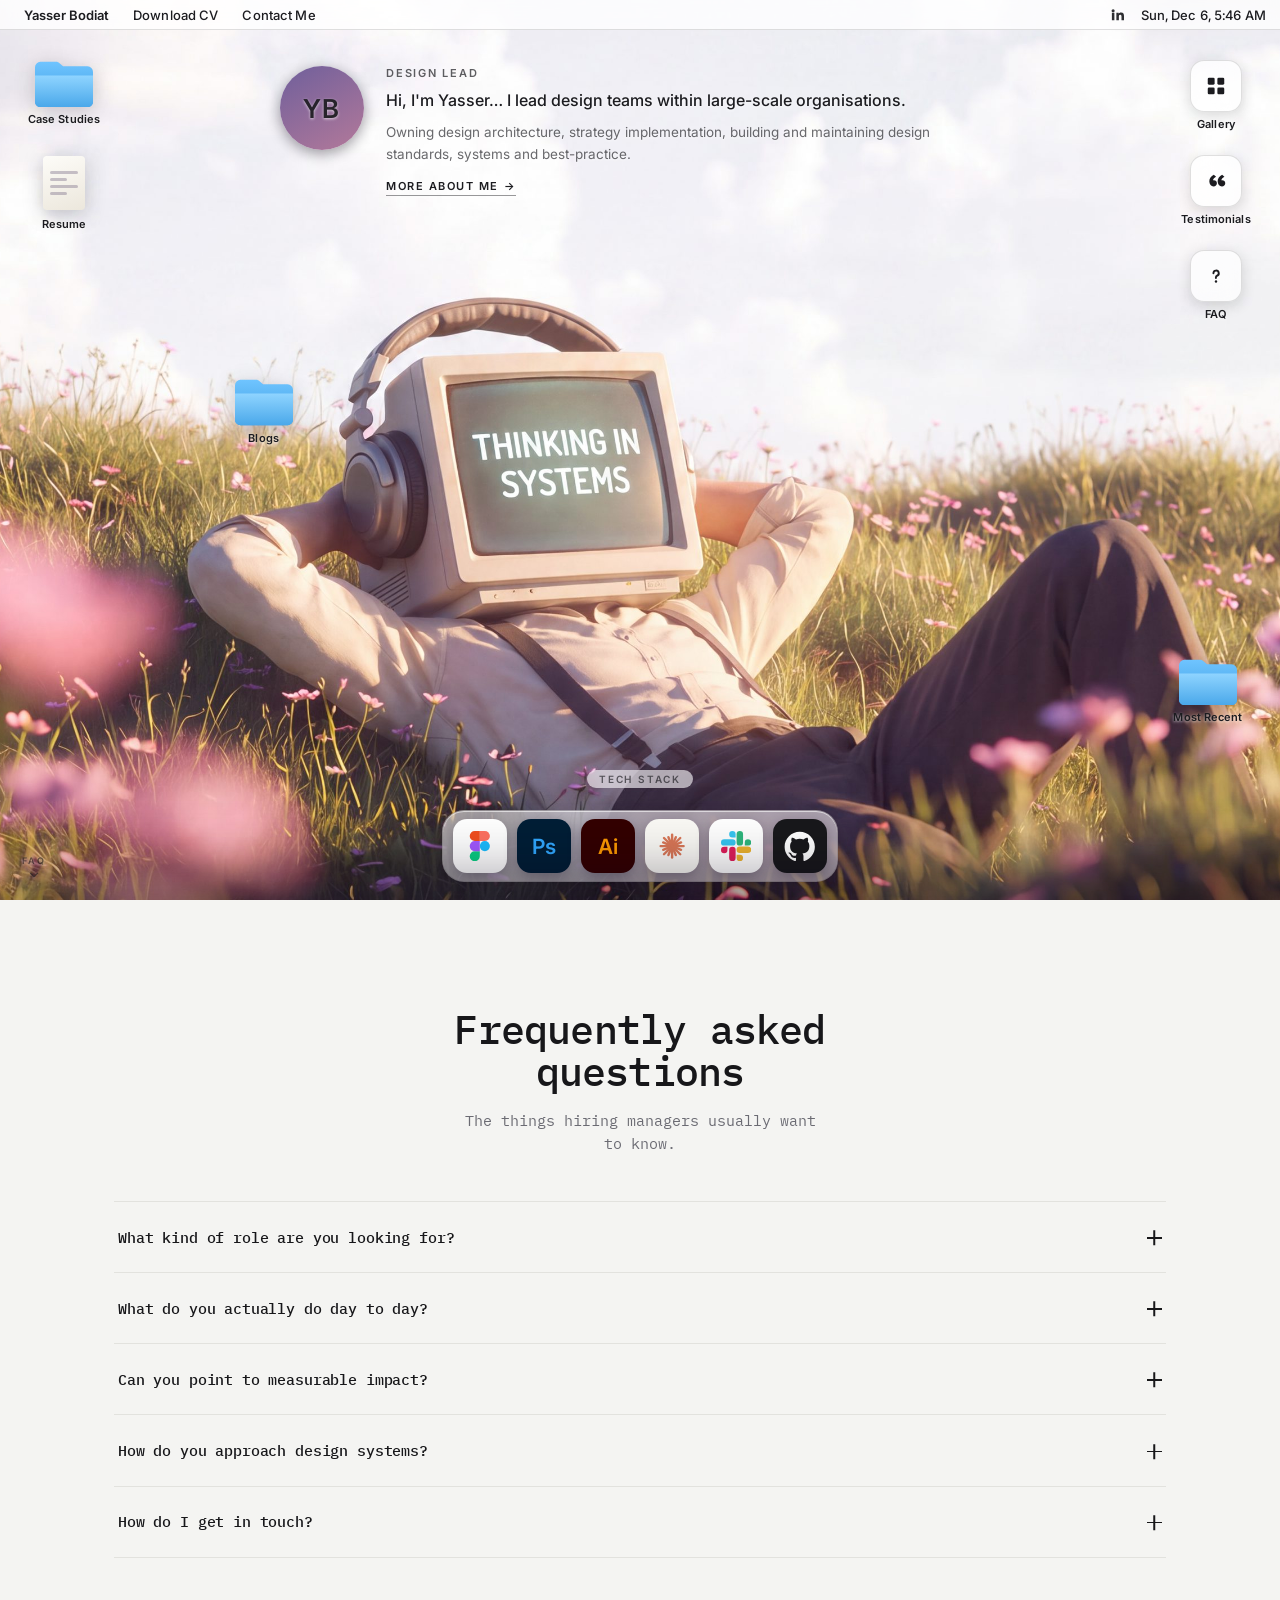
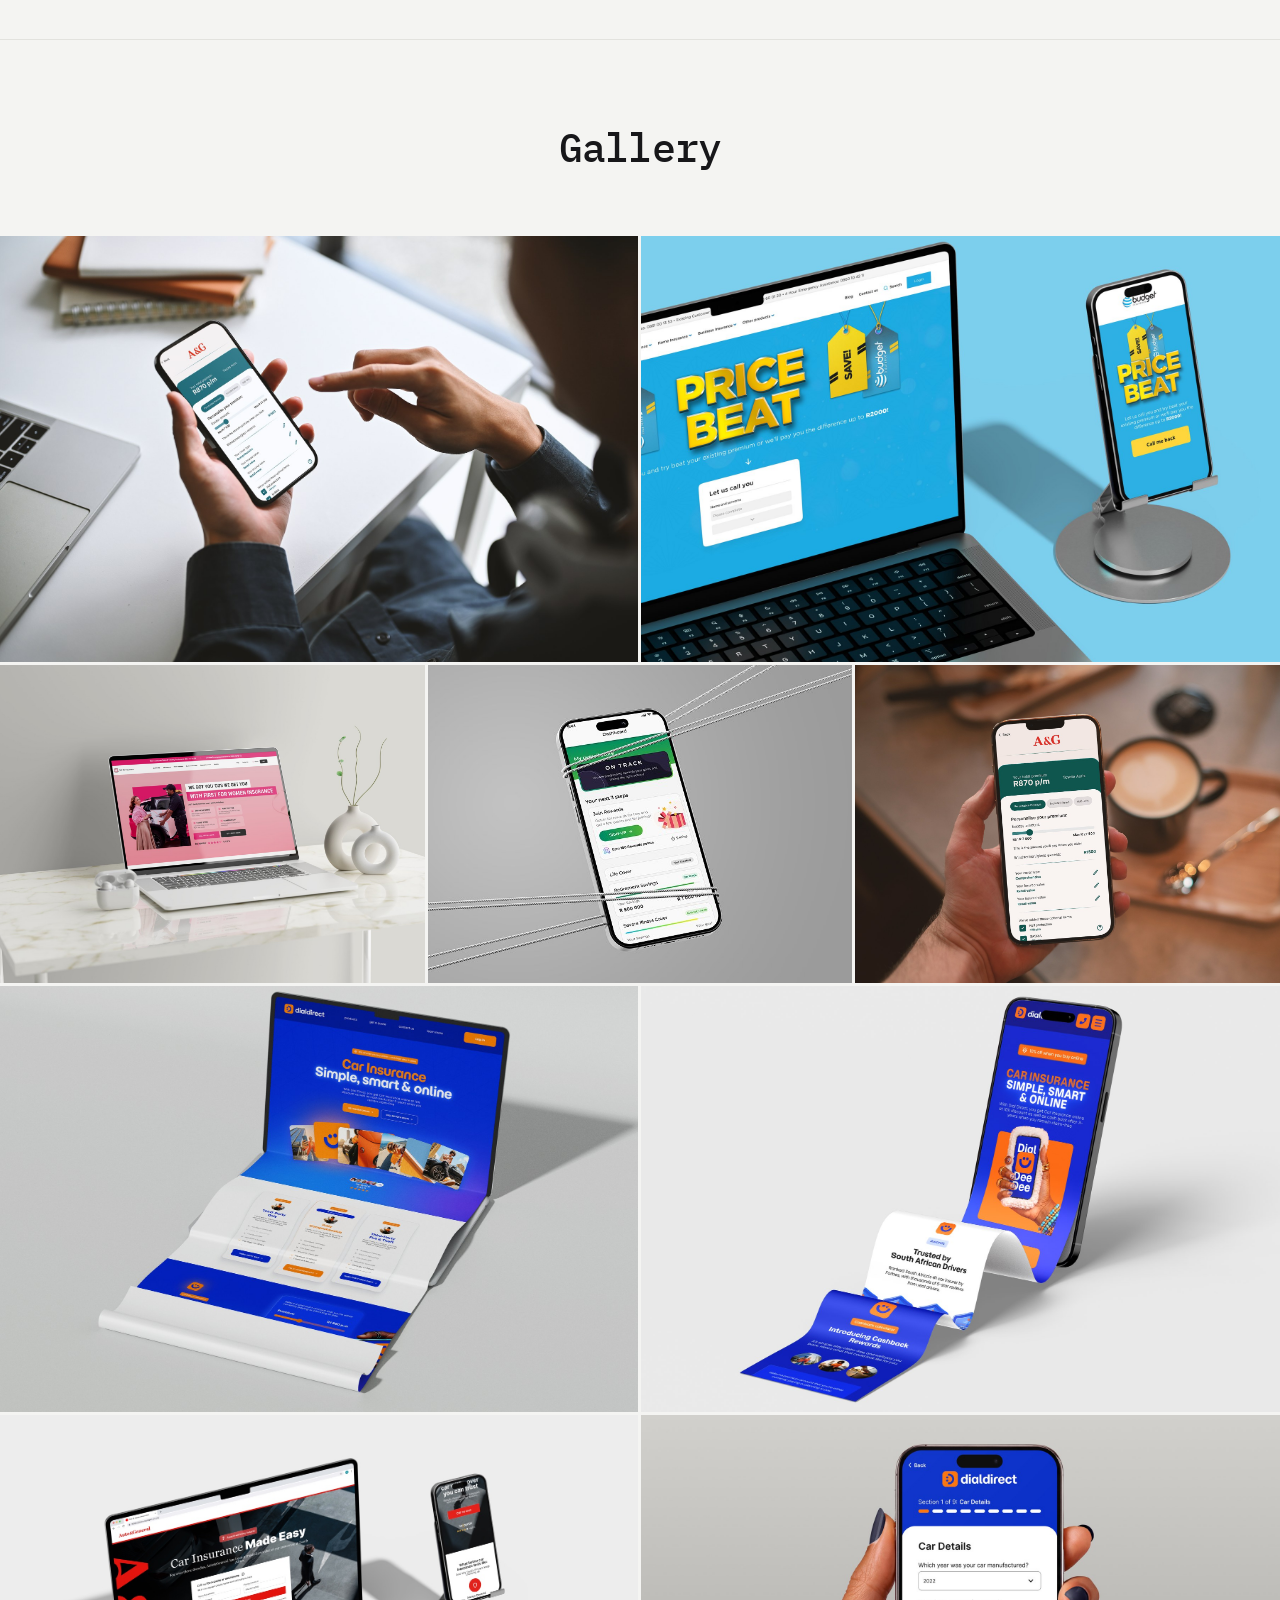
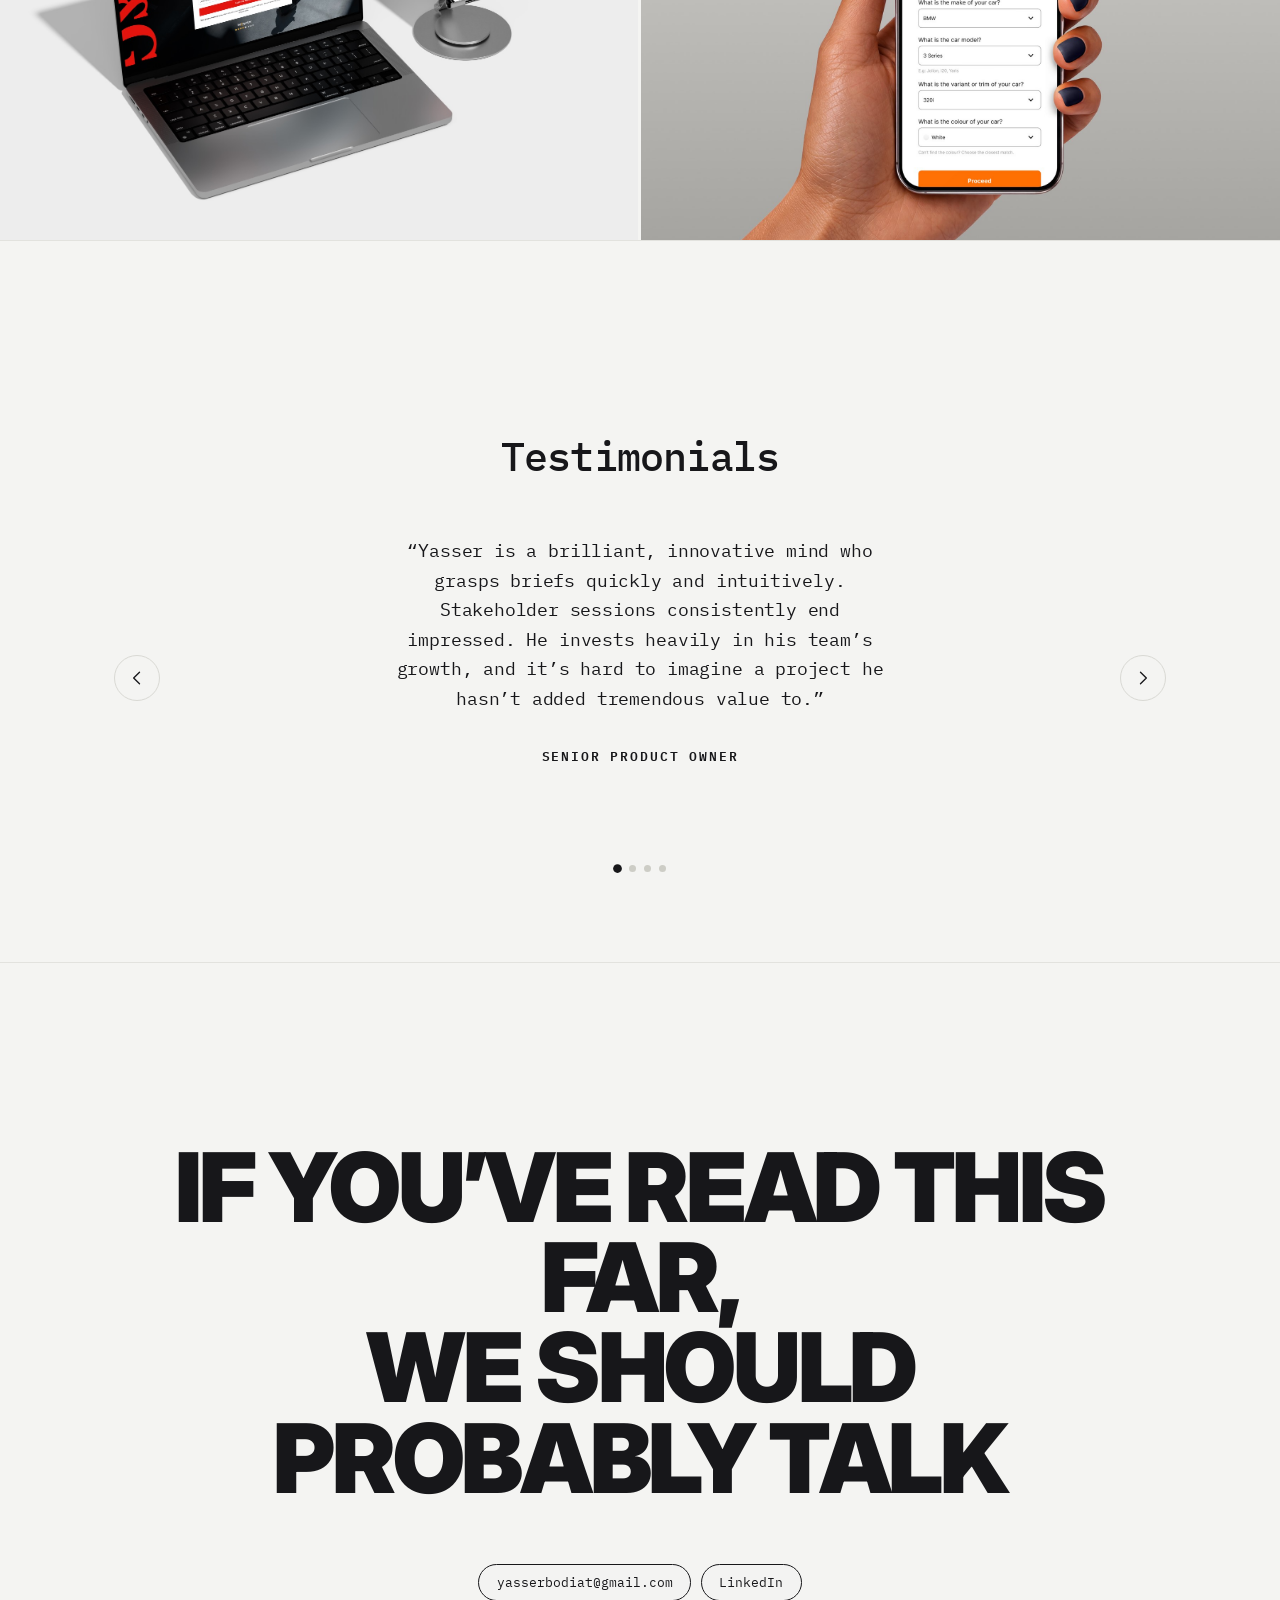
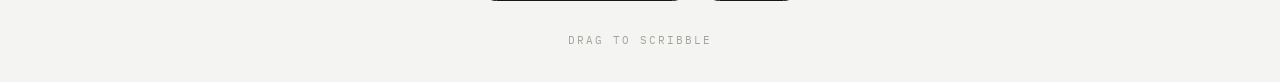
==== commit 05d3747e: "Add a closing statement you can scribble over A final section under Testimonials: a chunky uppercase" ====
--- a/index.html
+++ b/index.html
@@ -6,9 +6,9 @@
 <title>Portfolio</title>
 <link rel="preconnect" href="https://fonts.googleapis.com">
 <link rel="preconnect" href="https://fonts.gstatic.com" crossorigin>
-<link href="https://fonts.googleapis.com/css2?family=IBM+Plex+Mono:wght@400;500;600&family=Inter:wght@200;400;500;600&display=swap" rel="stylesheet">
+<link href="https://fonts.googleapis.com/css2?family=IBM+Plex+Mono:wght@400;500;600&family=Inter:wght@200;400;500;600;800;900&display=swap" rel="stylesheet">
 <!-- Bump ?v= on every deploy so browsers can't serve a stale copy. -->
-<link rel="stylesheet" href="style.css?v=54">
+<link rel="stylesheet" href="style.css?v=55">
 </head>
 <body>
 
@@ -1282,6 +1282,24 @@
   </div>
 </section>
 
+
+<!-- ── Closing statement ───────────────────────────────────
+     Drag across it to scribble; the paint clears on release.
+     ─────────────────────────────────────────────────────── -->
+<section class="scribble" id="scribble" aria-label="Get in touch">
+  <h2 class="scribble-copy">If you&rsquo;ve read this far,<br>we should probably talk</h2>
+
+  <!-- Above the copy so it can blend with it; the links sit higher still. -->
+  <canvas class="scribble-canvas" id="scribbleCanvas" aria-hidden="true"></canvas>
+
+  <div class="scribble-foot">
+    <a class="scribble-cta" href="mailto:yasserbodiat@gmail.com">yasserbodiat@gmail.com</a>
+    <a class="scribble-cta" href="https://www.linkedin.com/in/yasserbodiat-tih" target="_blank" rel="noopener">LinkedIn</a>
+  </div>
+
+  <p class="scribble-hint" id="scribbleHint" aria-hidden="true">Drag to scribble</p>
+</section>
+
 </div><!-- /.sheet -->
 
 <script src="main.js?v=33"></script>
--- a/style.css
+++ b/style.css
@@ -2390,3 +2390,106 @@
     margin-top: 14px;
   }
 }
+
+/* ── Closing statement ─────────────────────────────────────
+   The reference paints behind white text set to
+   mix-blend-mode: difference. That inverts beautifully on a
+   dark ground but does nothing for dark text on a light one,
+   so the layers are swapped: the canvas sits ON TOP and
+   multiplies. Light ground takes the colour, the dark
+   letterforms stay dark — ink over print rather than a glow.
+   ───────────────────────────────────────────────────────── */
+.scribble {
+  position: relative;
+  min-height: min(720px, 88vh);
+  display: grid;
+  place-items: center;
+  padding: clamp(3rem, 8vh, 6rem) clamp(1.5rem, 5vw, 4rem);
+  background: #f4f4f2;
+  border-top: 1px solid #e2e2de;
+  overflow: hidden;
+}
+
+.scribble-copy {
+  grid-area: 1 / 1;
+  max-width: 16ch;
+  font-family: "Inter", -apple-system, sans-serif;
+  font-size: clamp(2.4rem, 7.5vw, 6.5rem);
+  font-weight: 900;
+  line-height: 0.94;
+  letter-spacing: -0.035em;
+  text-transform: uppercase;
+  text-align: center;
+  color: #17171a;
+  text-shadow: none;
+}
+
+.scribble-canvas {
+  position: absolute;
+  inset: 0;
+  z-index: 2;
+  width: 100%;
+  height: 100%;
+  display: block;
+  mix-blend-mode: multiply;
+  cursor: crosshair;
+  /* Vertical panning stays with the browser, so a touch drag can never
+     trap the reader on the last section. Sideways drags draw. */
+  touch-action: pan-y;
+}
+
+/* Above the canvas so they stay clickable while it is being drawn on. */
+.scribble-foot {
+  position: absolute;
+  z-index: 3;
+  left: 50%;
+  bottom: clamp(3.5rem, 9vh, 5.5rem);
+  transform: translateX(-50%);
+  display: flex;
+  flex-wrap: wrap;
+  justify-content: center;
+  gap: 0.6rem;
+}
+
+.scribble-cta {
+  padding: 0.55rem 1.1rem;
+  border: 1px solid #17171a;
+  border-radius: 999px;
+  font-family: var(--font-mono);
+  font-size: 0.8rem;
+  color: #17171a;
+  text-decoration: none;
+  background: rgba(244, 244, 242, 0.7);
+  transition: background 0.18s var(--ease), color 0.18s var(--ease);
+}
+
+.scribble-cta:hover {
+  background: #17171a;
+  color: #f4f4f2;
+}
+
+.scribble-hint {
+  position: absolute;
+  z-index: 3;
+  left: 50%;
+  bottom: clamp(1.4rem, 4vh, 2.2rem);
+  transform: translateX(-50%);
+  font-family: var(--font-mono);
+  font-size: 0.68rem;
+  letter-spacing: 0.18em;
+  text-transform: uppercase;
+  color: #a4a49c;
+  pointer-events: none;
+  transition: opacity 0.4s var(--ease);
+}
+
+.scribble-hint.is-hidden {
+  opacity: 0;
+}
+
+/* Nothing to draw on without a pointer to drag; the statement still reads. */
+@media (prefers-reduced-motion: reduce) {
+  .scribble-canvas {
+    display: none;
+  }
+}
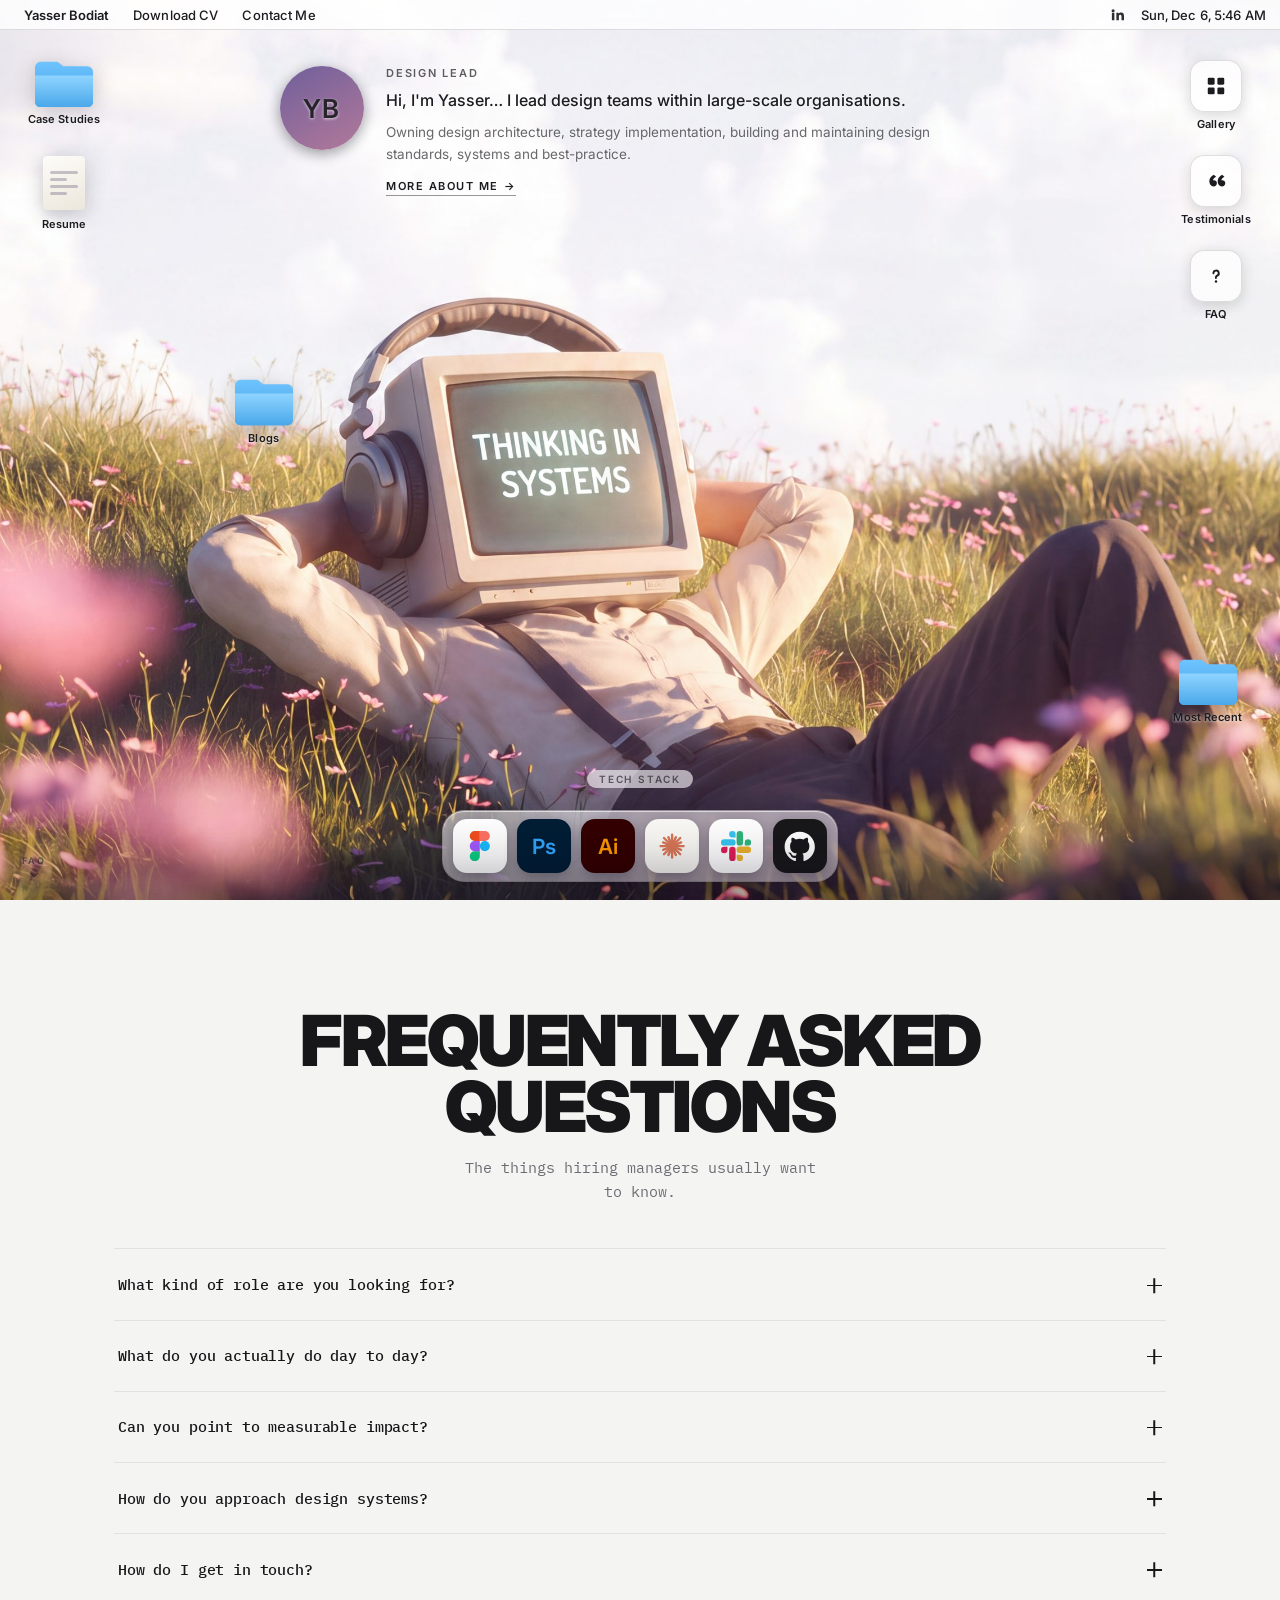
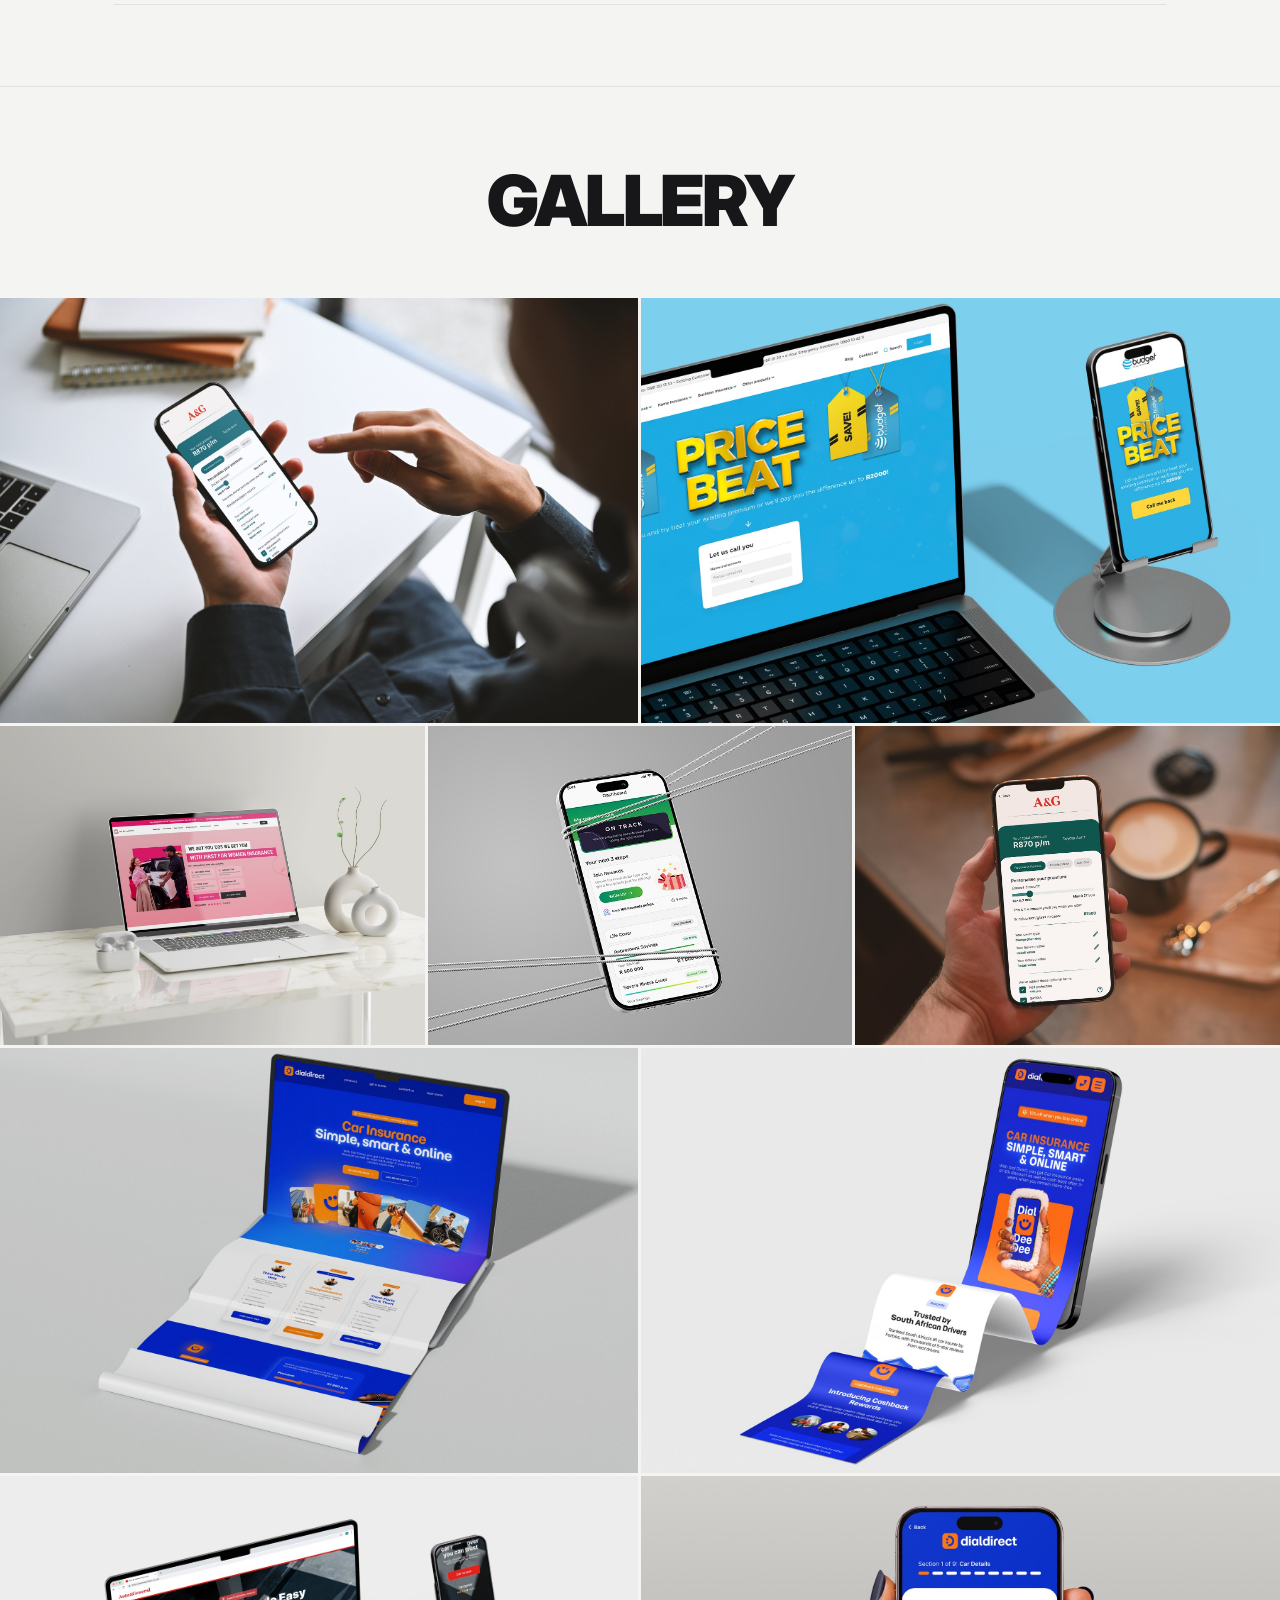
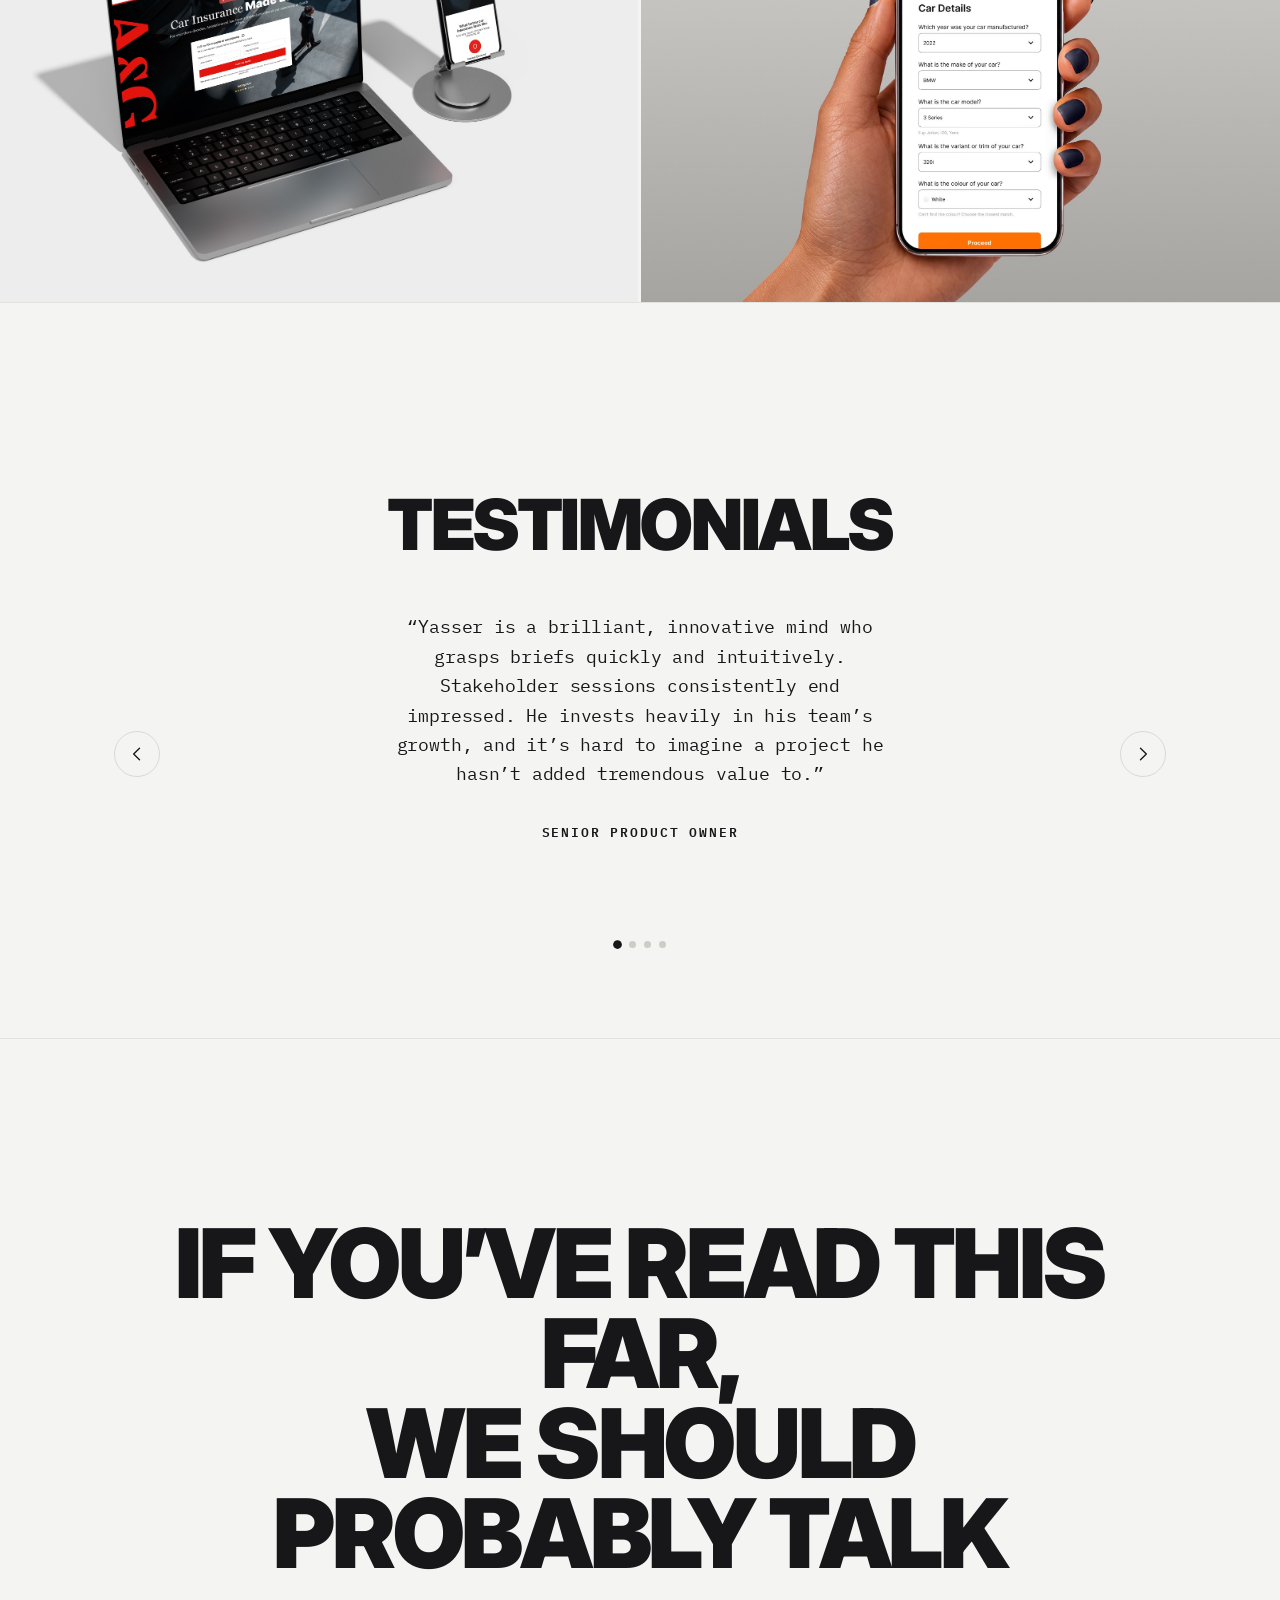
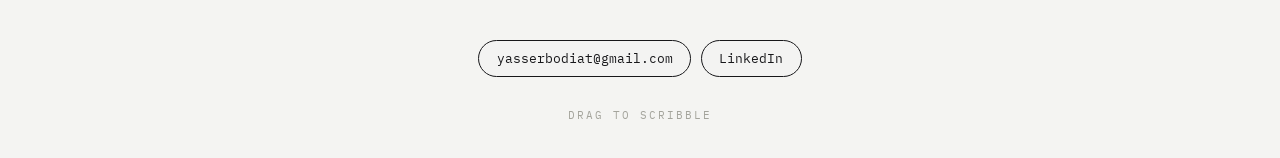
==== commit d524b591: "Set the section headers in the closing statement's face FAQ, Gallery and Testimonials headings now u" ====
--- a/index.html
+++ b/index.html
@@ -8,7 +8,7 @@
 <link rel="preconnect" href="https://fonts.gstatic.com" crossorigin>
 <link href="https://fonts.googleapis.com/css2?family=IBM+Plex+Mono:wght@400;500;600&family=Inter:wght@200;400;500;600;800;900&display=swap" rel="stylesheet">
 <!-- Bump ?v= on every deploy so browsers can't serve a stale copy. -->
-<link rel="stylesheet" href="style.css?v=55">
+<link rel="stylesheet" href="style.css?v=58">
 </head>
 <body>
 
@@ -66,6 +66,14 @@
         </span>
       </span>
       <span class="desk-icon-label">Resume</span>
+    </button>
+
+    <!-- Only shown where the menu bar is hidden, which is the other route in. -->
+    <button class="desk-icon desk-icon--about" id="aboutIcon">
+      <span class="desk-icon-art desk-icon-page">
+        <span class="page-sheet page-sheet--about">YB</span>
+      </span>
+      <span class="desk-icon-label">About Me</span>
     </button>
 
     <button class="desk-icon desk-icon--float desk-icon--recent" id="recentIcon" aria-haspopup="dialog" aria-expanded="false" aria-controls="recentWindow">
@@ -215,8 +223,7 @@
   </div>
 
   <!-- ── Most Recent window ───────────────────────────────── -->
-  <!-- Opens clear of the Now Playing widget rather than on top of it. -->
-  <div class="finder" id="recentWindow" role="dialog" aria-modal="false" aria-labelledby="recentTitle" hidden style="top:250px; left:auto; right:110px">
+  <div class="finder win-recent" id="recentWindow" role="dialog" aria-modal="false" aria-labelledby="recentTitle" hidden>
     <div class="win-bar">
       <div class="traffic">
         <button class="light close" aria-label="Close"></button>
@@ -232,7 +239,7 @@
   </div>
 
   <!-- ── Blogs window ─────────────────────────────────────── -->
-  <div class="finder" id="blogsWindow" role="dialog" aria-modal="false" aria-labelledby="blogsTitle" hidden style="top:210px; left:300px">
+  <div class="finder win-blogs" id="blogsWindow" role="dialog" aria-modal="false" aria-labelledby="blogsTitle" hidden>
     <div class="win-bar">
       <div class="traffic">
         <button class="light close" aria-label="Close"></button>
--- a/style.css
+++ b/style.css
@@ -2256,13 +2256,23 @@
   font-family: var(--font-mono);
 }
 
-/* Mono runs wider and its counters are more open, so the display sizes
-   come down a step and the tight tracking is relaxed. */
+/* Section headers take the closing statement's face: heavy uppercase Inter,
+   set tight. The body of each section stays in the mono. */
 .faq-title,
 .gallery-title,
 .testi-title {
-  font-size: clamp(1.6rem, 3.4vw, 2.5rem);
-  letter-spacing: -0.02em;
+  font-family: "Inter", -apple-system, BlinkMacSystemFont, sans-serif;
+  font-size: clamp(2.1rem, 5.6vw, 4.4rem);
+  font-weight: 900;
+  line-height: 0.94;
+  letter-spacing: -0.035em;
+  text-transform: uppercase;
+}
+
+/* Uppercase at this weight runs wide, so the long one gets a measure that
+   breaks it onto two lines rather than stretching the section. */
+.faq-title {
+  max-width: 15ch;
 }
 
 .cd-hero-title,
@@ -2493,3 +2503,103 @@
     display: none;
   }
 }
+
+/* Window positions that used to be inline, so a media query can move them. */
+.win-recent {
+  top: 250px;
+  left: auto;
+  right: 110px;
+}
+
+.win-blogs {
+  top: 210px;
+  left: 300px;
+}
+
+/* The About icon is the route in where the menu bar is hidden. */
+.desk-icon--about {
+  display: none;
+}
+
+.page-sheet--about {
+  display: grid;
+  place-items: center;
+  font-size: 15px;
+  font-weight: 600;
+  letter-spacing: 0.06em;
+  color: #6a5a86;
+  padding: 0;
+}
+
+/* ── Phones ────────────────────────────────────────────────
+   No menu bar, and every window opens centred in the viewport
+   instead of at a fixed desktop coordinate.
+   ───────────────────────────────────────────────────────── */
+@media (max-width: 640px) {
+  .menubar {
+    display: none;
+  }
+
+  .desk-icon--about {
+    display: flex;
+  }
+
+  .desktop-icons {
+    padding-top: calc(18px + env(safe-area-inset-top, 0px));
+  }
+
+  /* Centred by equal insets rather than a transform: the open and close
+     keyframes animate transform, and a translate here would fight them. */
+  .finder,
+  .win-doc,
+  .win-recent,
+  .win-blogs {
+    top: 20px;
+    left: 12px;
+    right: 12px;
+    width: auto;
+    transform: none;
+    transform-origin: top center;
+  }
+
+  /* .win-doc's own keyframes carry translateX(-50%), which no longer
+     applies once the window is inset-centred. */
+  .win-doc {
+    animation-name: finder-open;
+  }
+
+  .win-doc.is-closing {
+    animation-name: finder-close;
+  }
+
+  /* Dragging writes pixel coordinates, so the right inset has to release. */
+  .finder.is-moved {
+    right: auto;
+  }
+
+  .cd-body,
+  .post-body,
+  .doc-body,
+  .finder-body {
+    max-height: calc(100dvh - 120px);
+  }
+
+  /* Three labels across a phone need the room. */
+  .desk-links {
+    gap: 2px;
+  }
+
+  .desk-links .desk-link {
+    width: 88px;
+    padding-inline: 2px;
+  }
+
+  .desk-links .desk-icon-label {
+    font-size: 10px;
+  }
+
+  /* The dock occupies the bottom on a phone, and scrolling is obvious there. */
+  .scroll-cue {
+    display: none;
+  }
+}
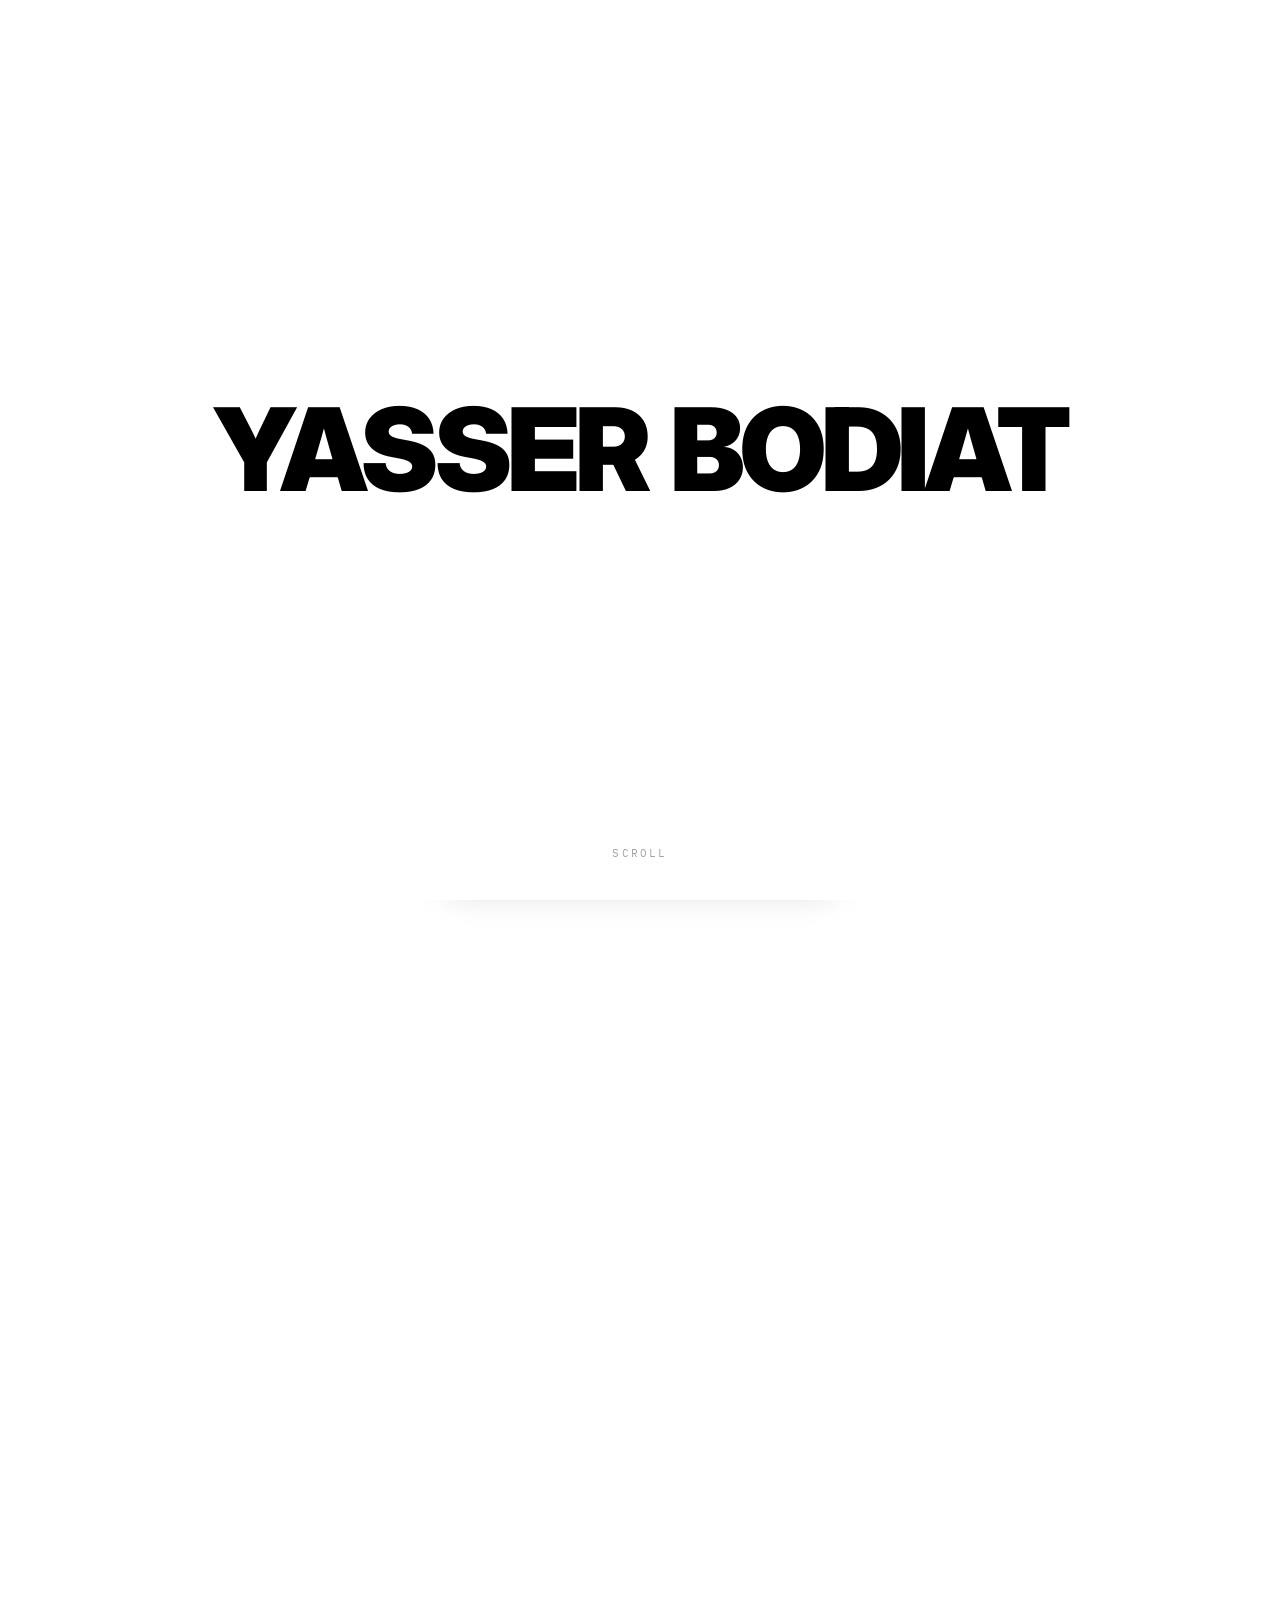
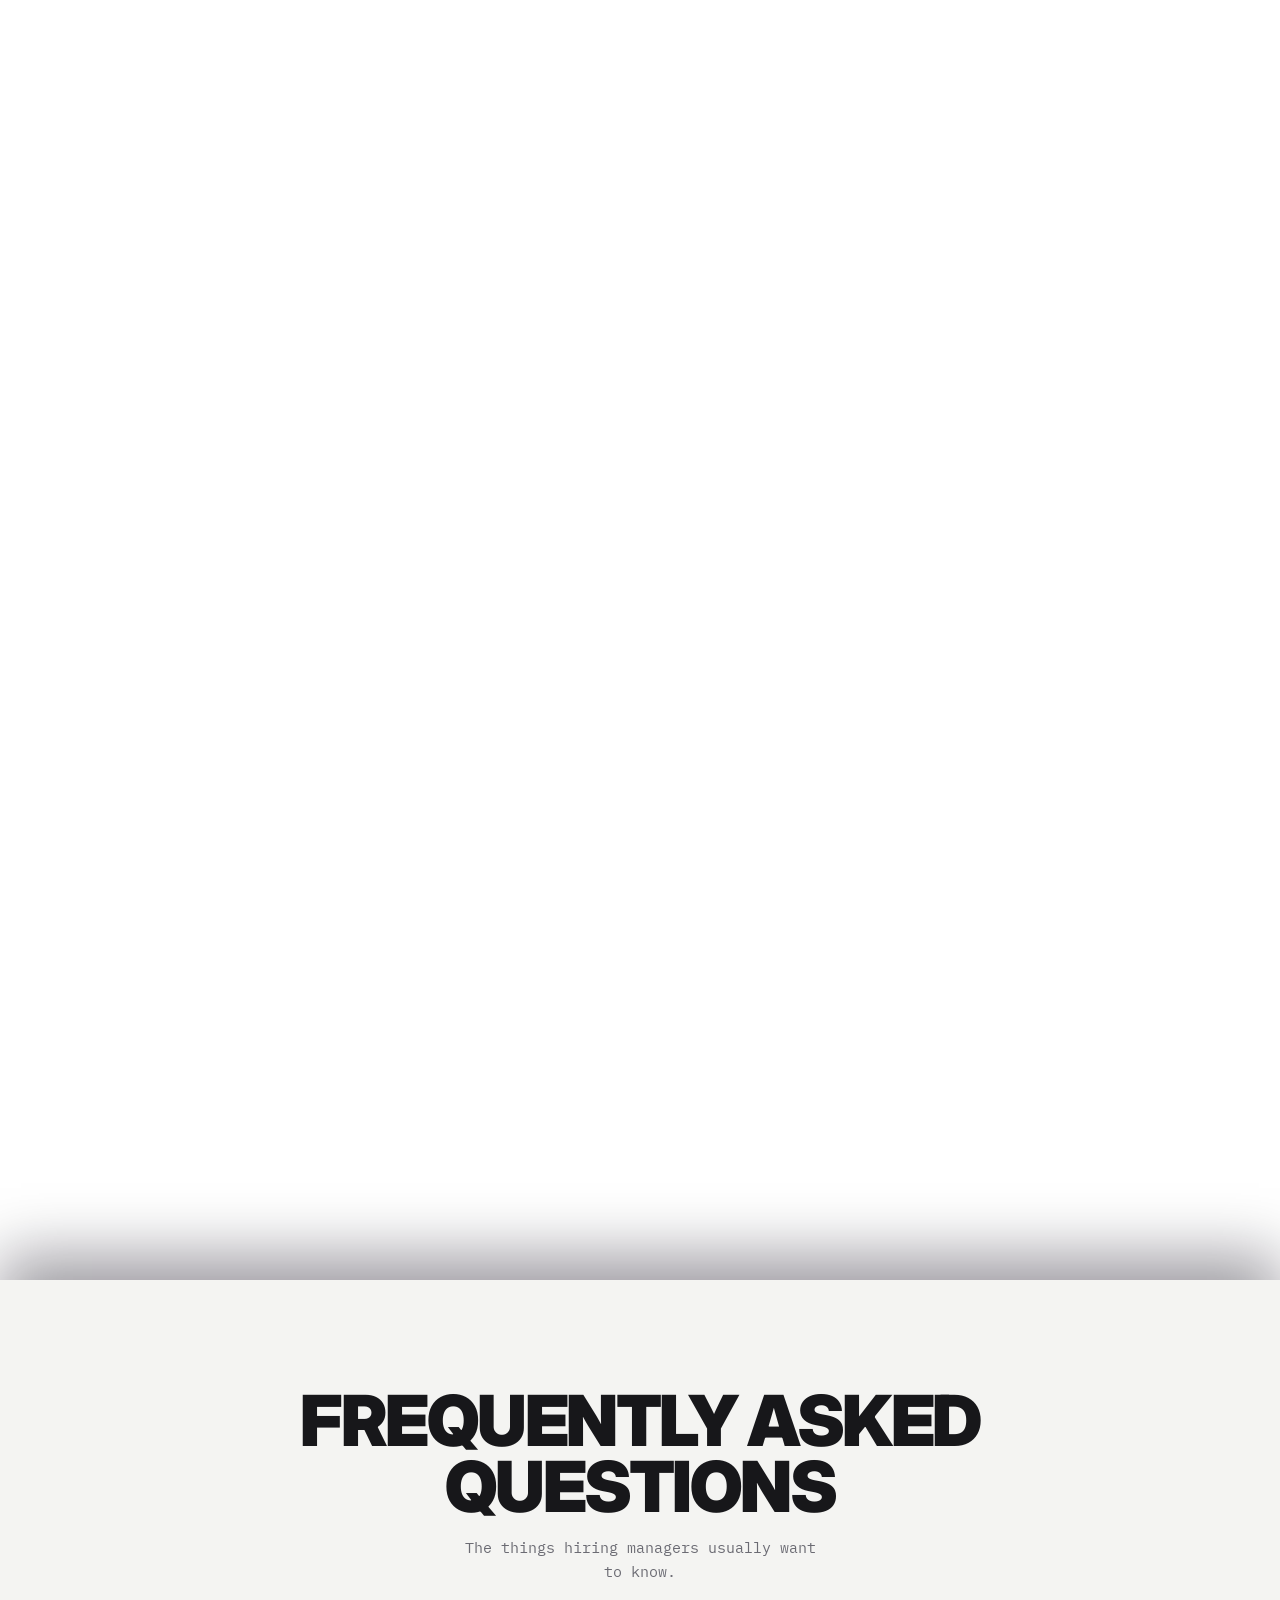
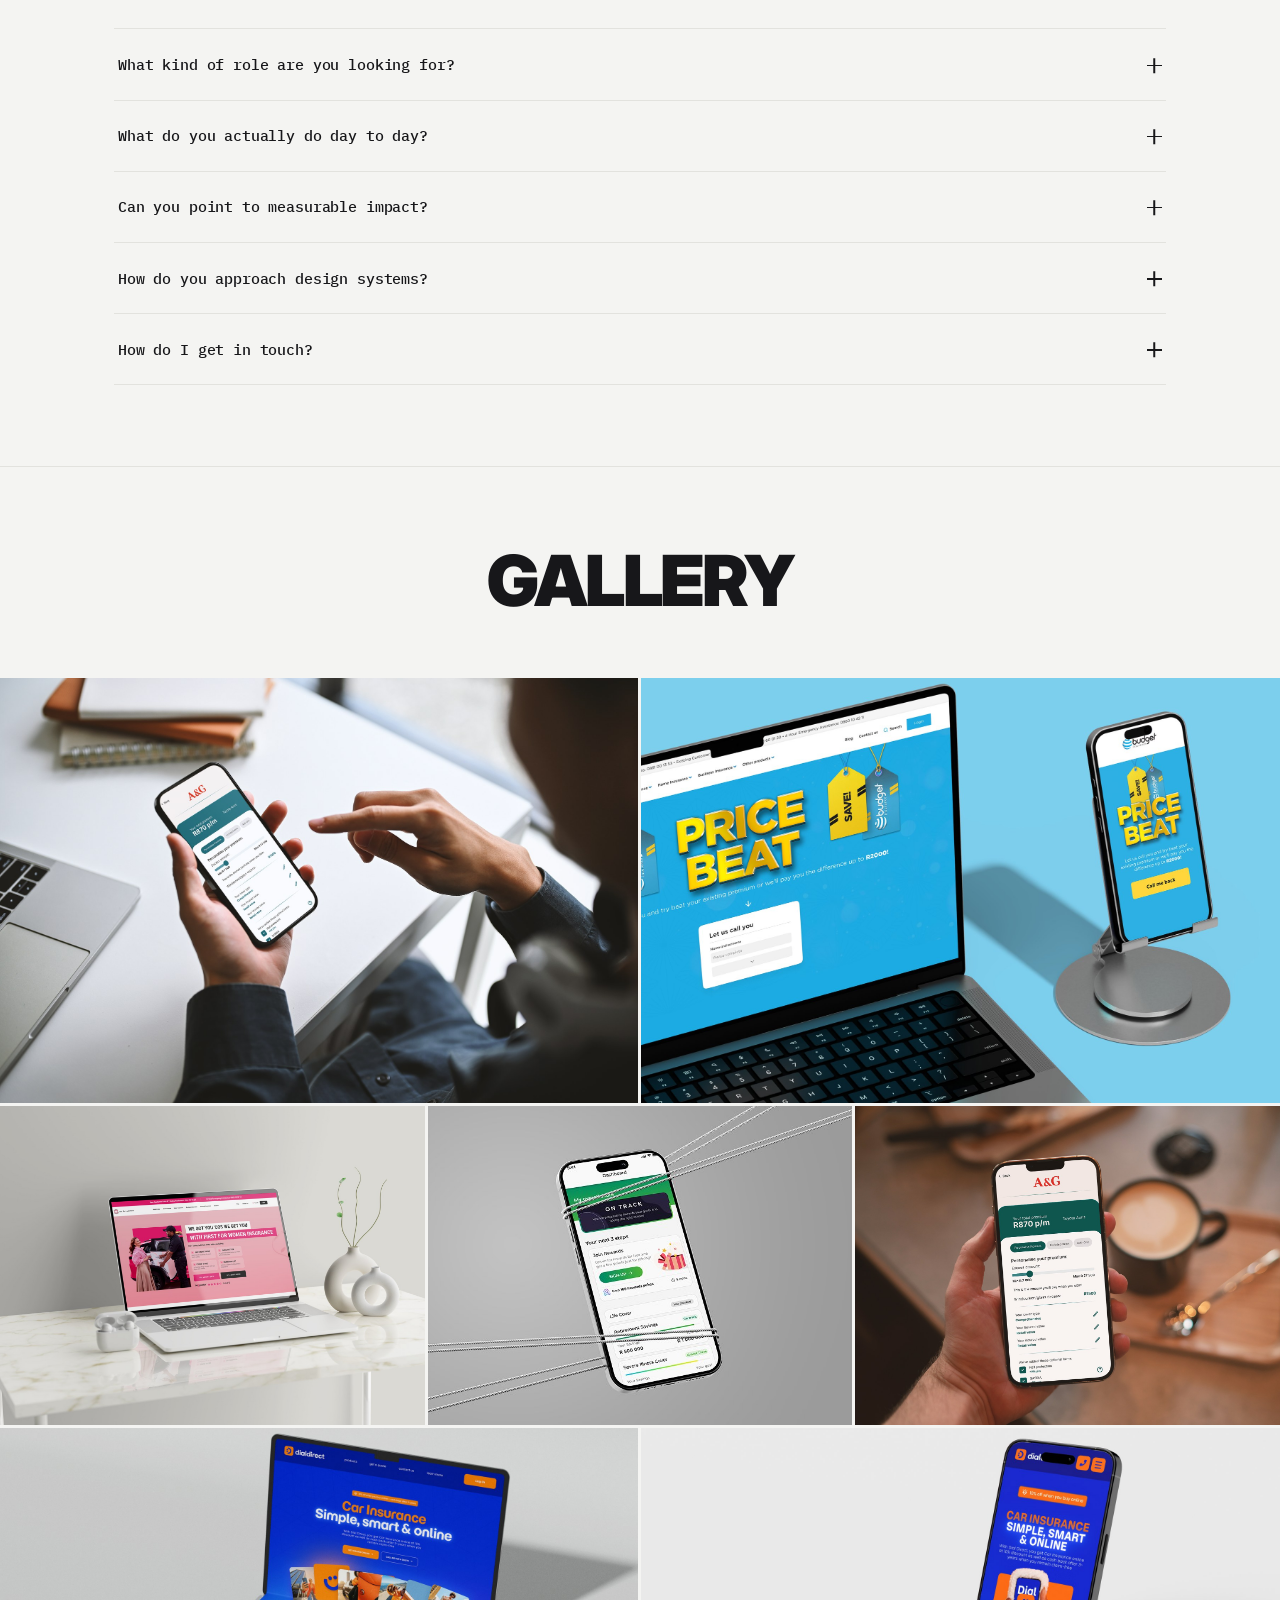
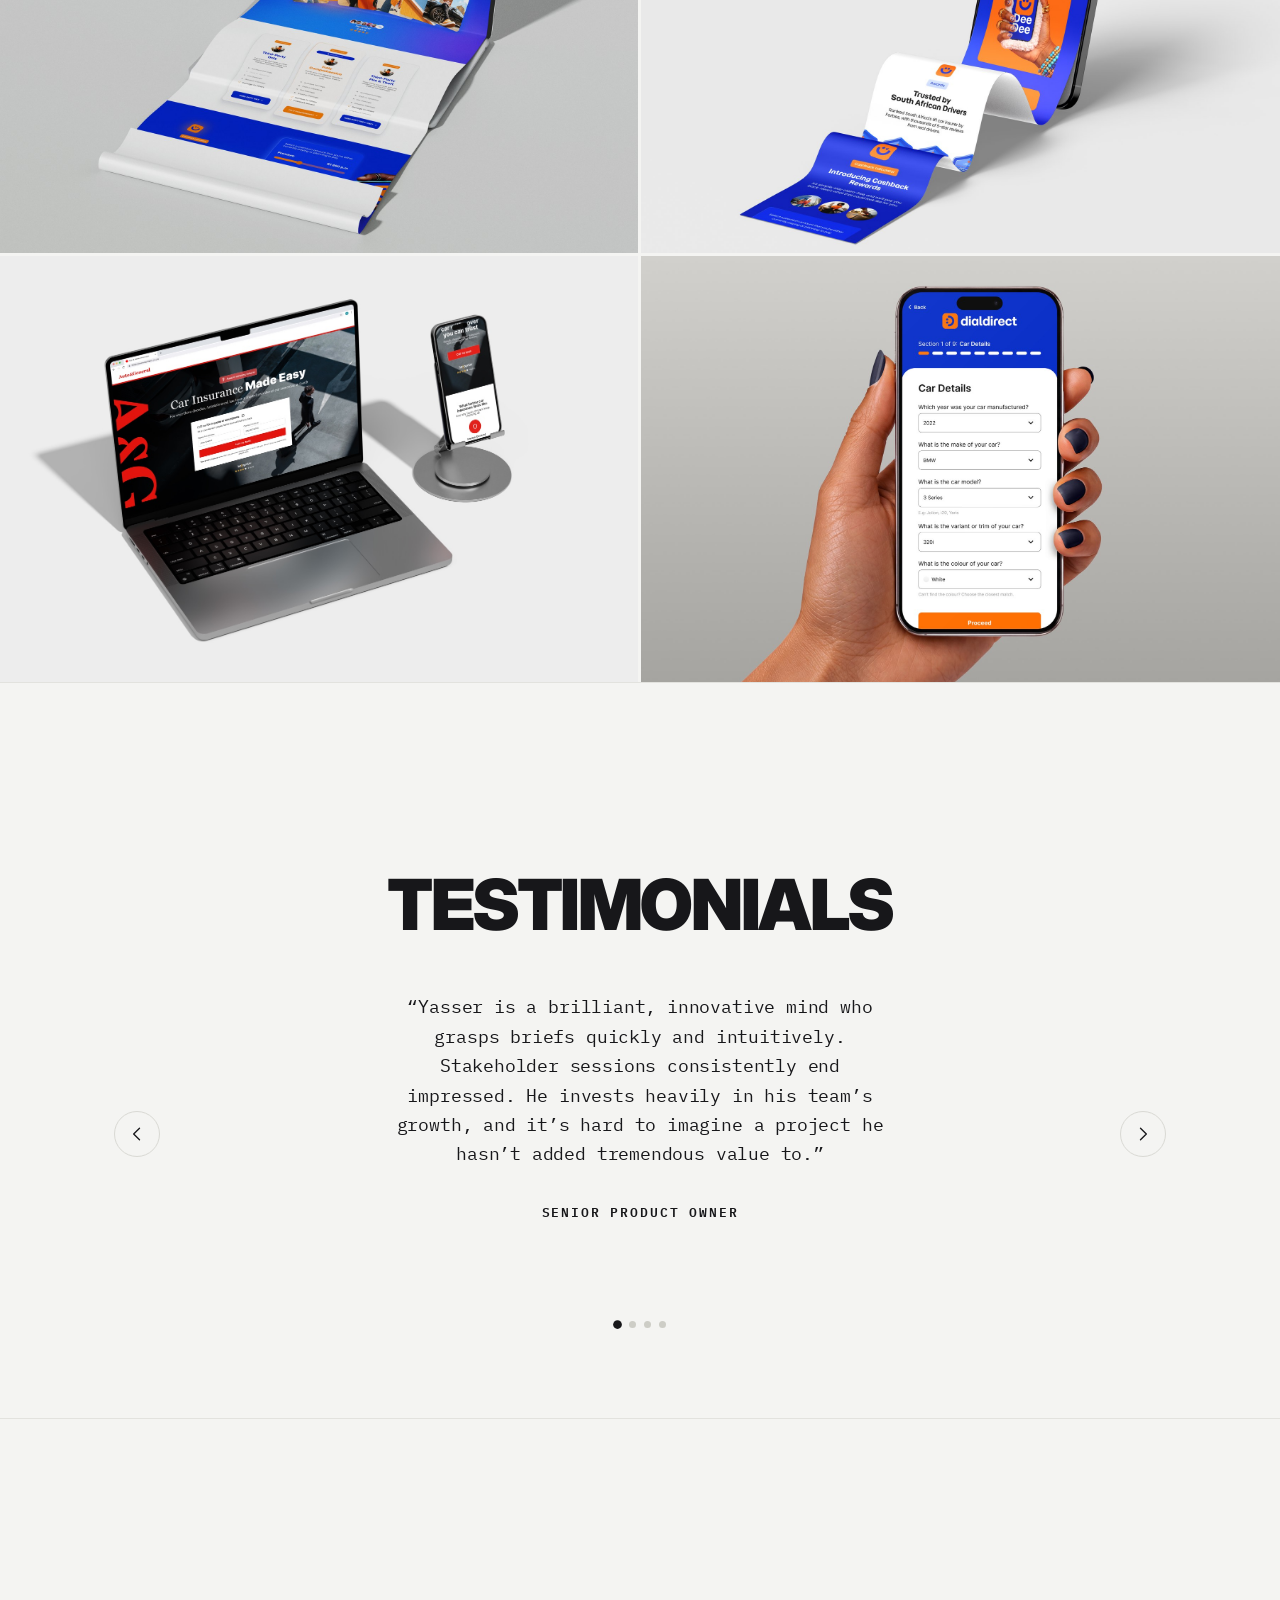
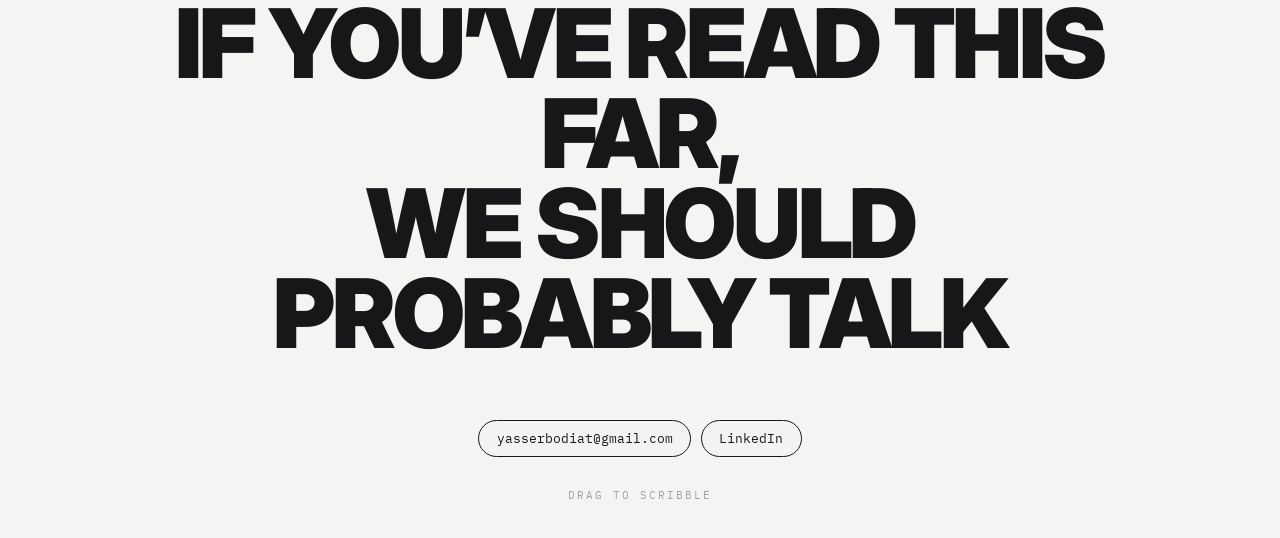
==== commit 0f663840: "Add three-stage scroll-driven opening sequence The page now opens on a white overlay with the name s" ====
--- a/index.html
+++ b/index.html
@@ -8,9 +8,26 @@
 <link rel="preconnect" href="https://fonts.gstatic.com" crossorigin>
 <link href="https://fonts.googleapis.com/css2?family=IBM+Plex+Mono:wght@400;500;600&family=Inter:wght@200;400;500;600;800;900&display=swap" rel="stylesheet">
 <!-- Bump ?v= on every deploy so browsers can't serve a stale copy. -->
-<link rel="stylesheet" href="style.css?v=58">
+<link rel="stylesheet" href="style.css?v=62">
 </head>
 <body>
+
+<!-- ── Opening sequence ────────────────────────────────────
+     Scroll drives three stages: the name on white, an image
+     opening between the two words, then that image filling
+     the screen to hand over to the desktop.
+     ─────────────────────────────────────────────────────── -->
+<section class="hero-seq" id="heroSeq" aria-label="Yasser Bodiat">
+  <canvas class="hero-fx" id="heroFx" aria-hidden="true"></canvas>
+  <div class="hero-line">
+    <span class="hero-word" id="heroWordA">Yasser</span>
+    <span class="hero-box" id="heroBox" aria-hidden="true">
+      <img src="assets/background.jpg?v=3" alt="">
+    </span>
+    <span class="hero-word" id="heroWordB">Bodiat</span>
+  </div>
+  <p class="hero-cue" id="heroCue" aria-hidden="true">Scroll</p>
+</section>
 
 <div class="desktop">
 
@@ -1101,6 +1118,9 @@
 
 </div>
 
+<!-- Scroll distance the opening sequence is scrubbed against. -->
+<div class="hero-track" id="heroTrack" aria-hidden="true"></div>
+
 <!-- Transparent: lets the pinned desktop show through and stay clickable. -->
 <div class="stage-spacer" aria-hidden="true"></div>
 
@@ -1309,6 +1329,6 @@
 
 </div><!-- /.sheet -->
 
-<script src="main.js?v=33"></script>
+<script src="main.js?v=34"></script>
 </body>
 </html>
--- a/style.css
+++ b/style.css
@@ -2603,3 +2603,120 @@
     display: none;
   }
 }
+
+/* ── Opening sequence ──────────────────────────────────────
+   Scroll-scrubbed in three stages. The motion follows the
+   supplied Aurela loader — a box opening between two halves
+   of a word, then growing to fill the screen — rebuilt off a
+   scroll position rather than a GSAP timeline.
+   ───────────────────────────────────────────────────────── */
+.hero-track {
+  height: 220vh;
+  pointer-events: none;
+}
+
+.hero-seq {
+  position: fixed;
+  inset: 0;
+  z-index: 200;
+  display: grid;
+  place-items: center;
+  overflow: hidden;
+  background: #fff;
+  /* Set by the scroll handler; the sequence lifts once it is done. */
+  opacity: 1;
+}
+
+.hero-seq.is-done {
+  opacity: 0;
+  visibility: hidden;
+  transition: opacity 0.45s var(--ease), visibility 0s linear 0.45s;
+}
+
+.hero-fx {
+  position: absolute;
+  inset: 0;
+  width: 100%;
+  height: 100%;
+  display: block;
+  /* Only the cursor drives it; never intercepts scrolling. */
+  pointer-events: none;
+}
+
+.hero-line {
+  /* Positioned but deliberately z-index:auto — a stacking context here would
+     isolate the words' blend mode from the white ground and the pixel field,
+     and they would simply vanish. DOM order already puts it over the canvas. */
+  position: relative;
+  display: flex;
+  align-items: center;
+  justify-content: center;
+  white-space: nowrap;
+  font-family: "Inter", -apple-system, BlinkMacSystemFont, sans-serif;
+  font-size: clamp(2.2rem, 9vw, 8rem);
+  font-weight: 900;
+  line-height: 1;
+  letter-spacing: -0.045em;
+  text-transform: uppercase;
+  color: #fff;
+  text-shadow: none;
+}
+
+/* The blend sits on the words, not the line — putting it on the parent
+   would drag the photograph through it and invert its colours too.
+   Against white this resolves to black; over the black pixel field the
+   letters invert, which is the whole trick. */
+.hero-word {
+  mix-blend-mode: difference;
+  transition: opacity 0.15s linear;
+}
+
+/* Width and height are written by the scroll handler. */
+.hero-box {
+  flex: none;
+  margin-inline: 0.1em;
+  width: 0;
+  height: 0.78em;
+  overflow: hidden;
+  border-radius: 3px;
+}
+
+/* Final leg: the box leaves the line and grows to the viewport from where
+   it stood, so the words are never shoved past the right-hand edge. */
+.hero-box.is-filling {
+  position: fixed;
+  margin-inline: 0;
+  border-radius: 0;
+}
+
+.hero-box img {
+  width: 100%;
+  height: 100%;
+  object-fit: cover;
+  display: block;
+}
+
+.hero-cue {
+  position: absolute;
+  z-index: 1;
+  left: 50%;
+  bottom: clamp(1.5rem, 5vh, 2.5rem);
+  transform: translateX(-50%);
+  font-family: var(--font-mono);
+  font-size: 0.68rem;
+  letter-spacing: 0.2em;
+  text-transform: uppercase;
+  color: #a4a49c;
+  transition: opacity 0.3s var(--ease);
+}
+
+/* No scrubbing to do without motion — hand straight over to the desktop. */
+@media (prefers-reduced-motion: reduce) {
+  .hero-seq {
+    display: none;
+  }
+
+  .hero-track {
+    height: 0;
+  }
+}
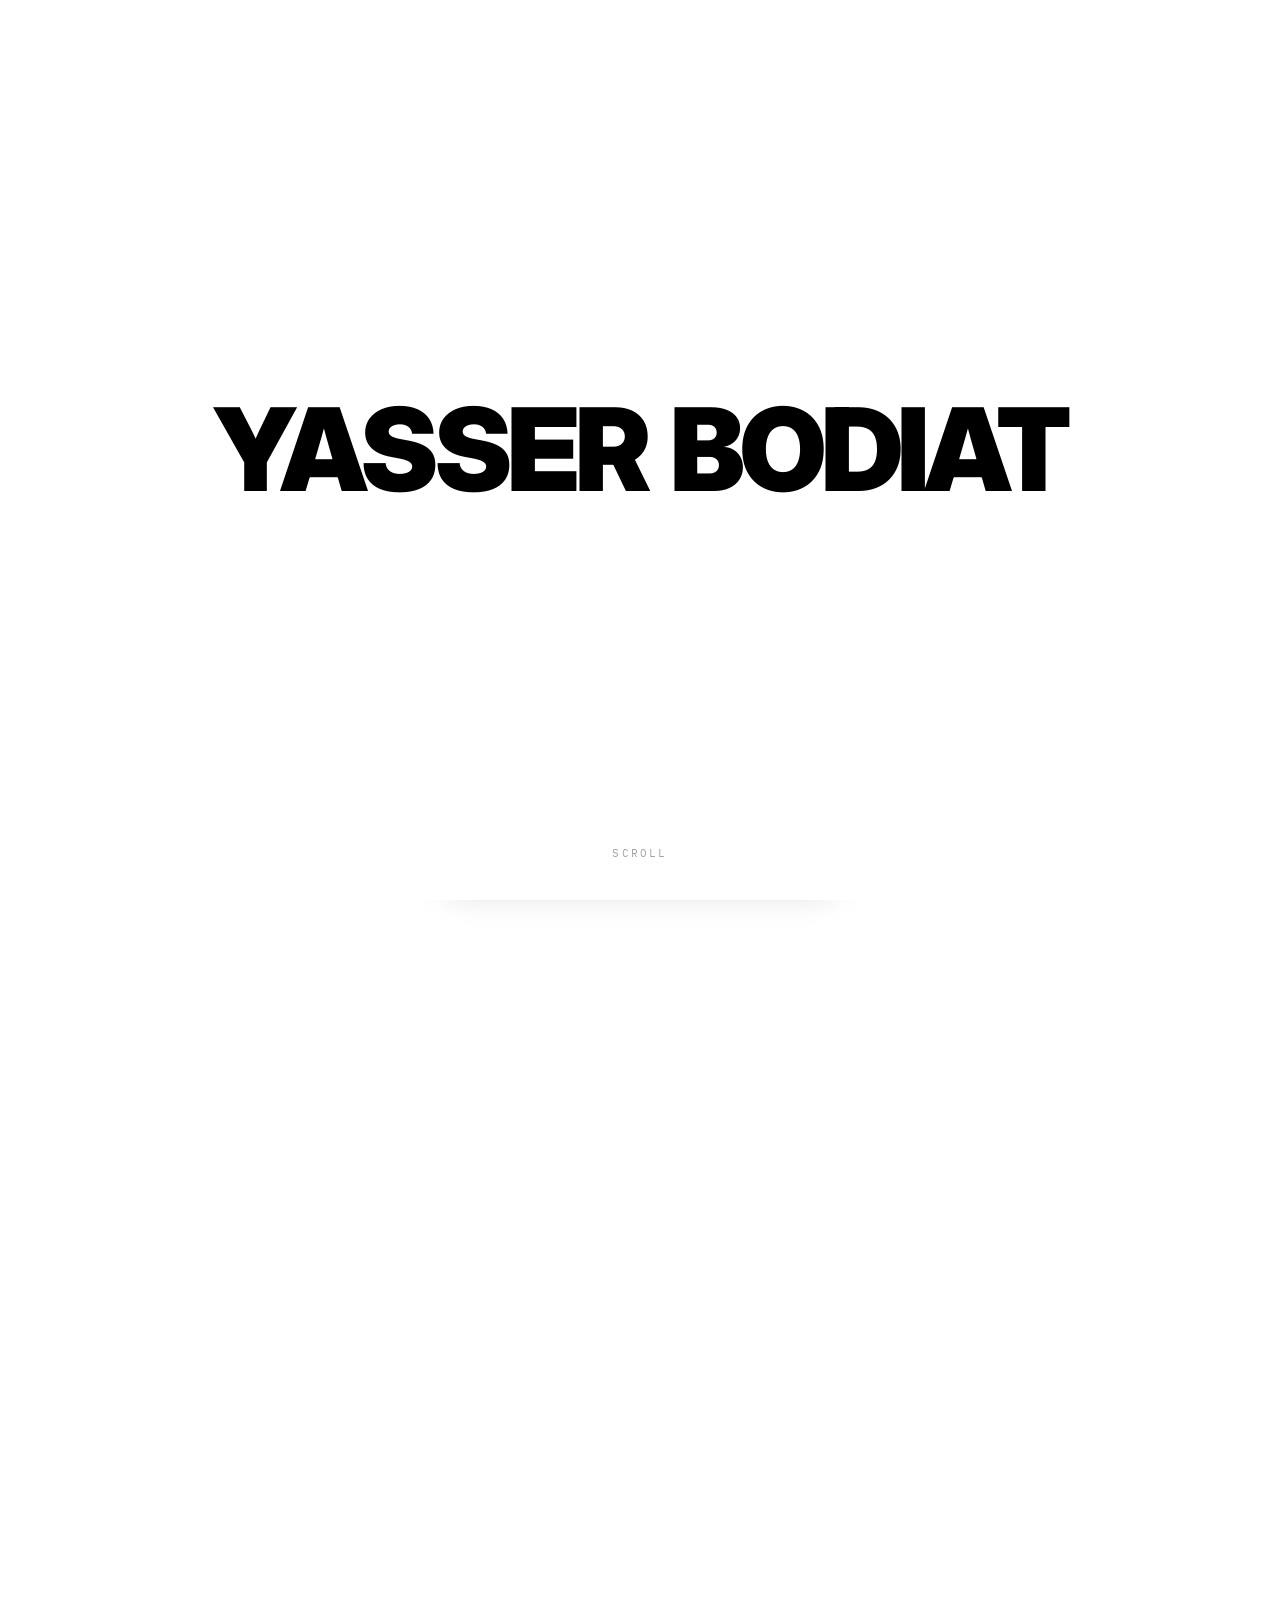
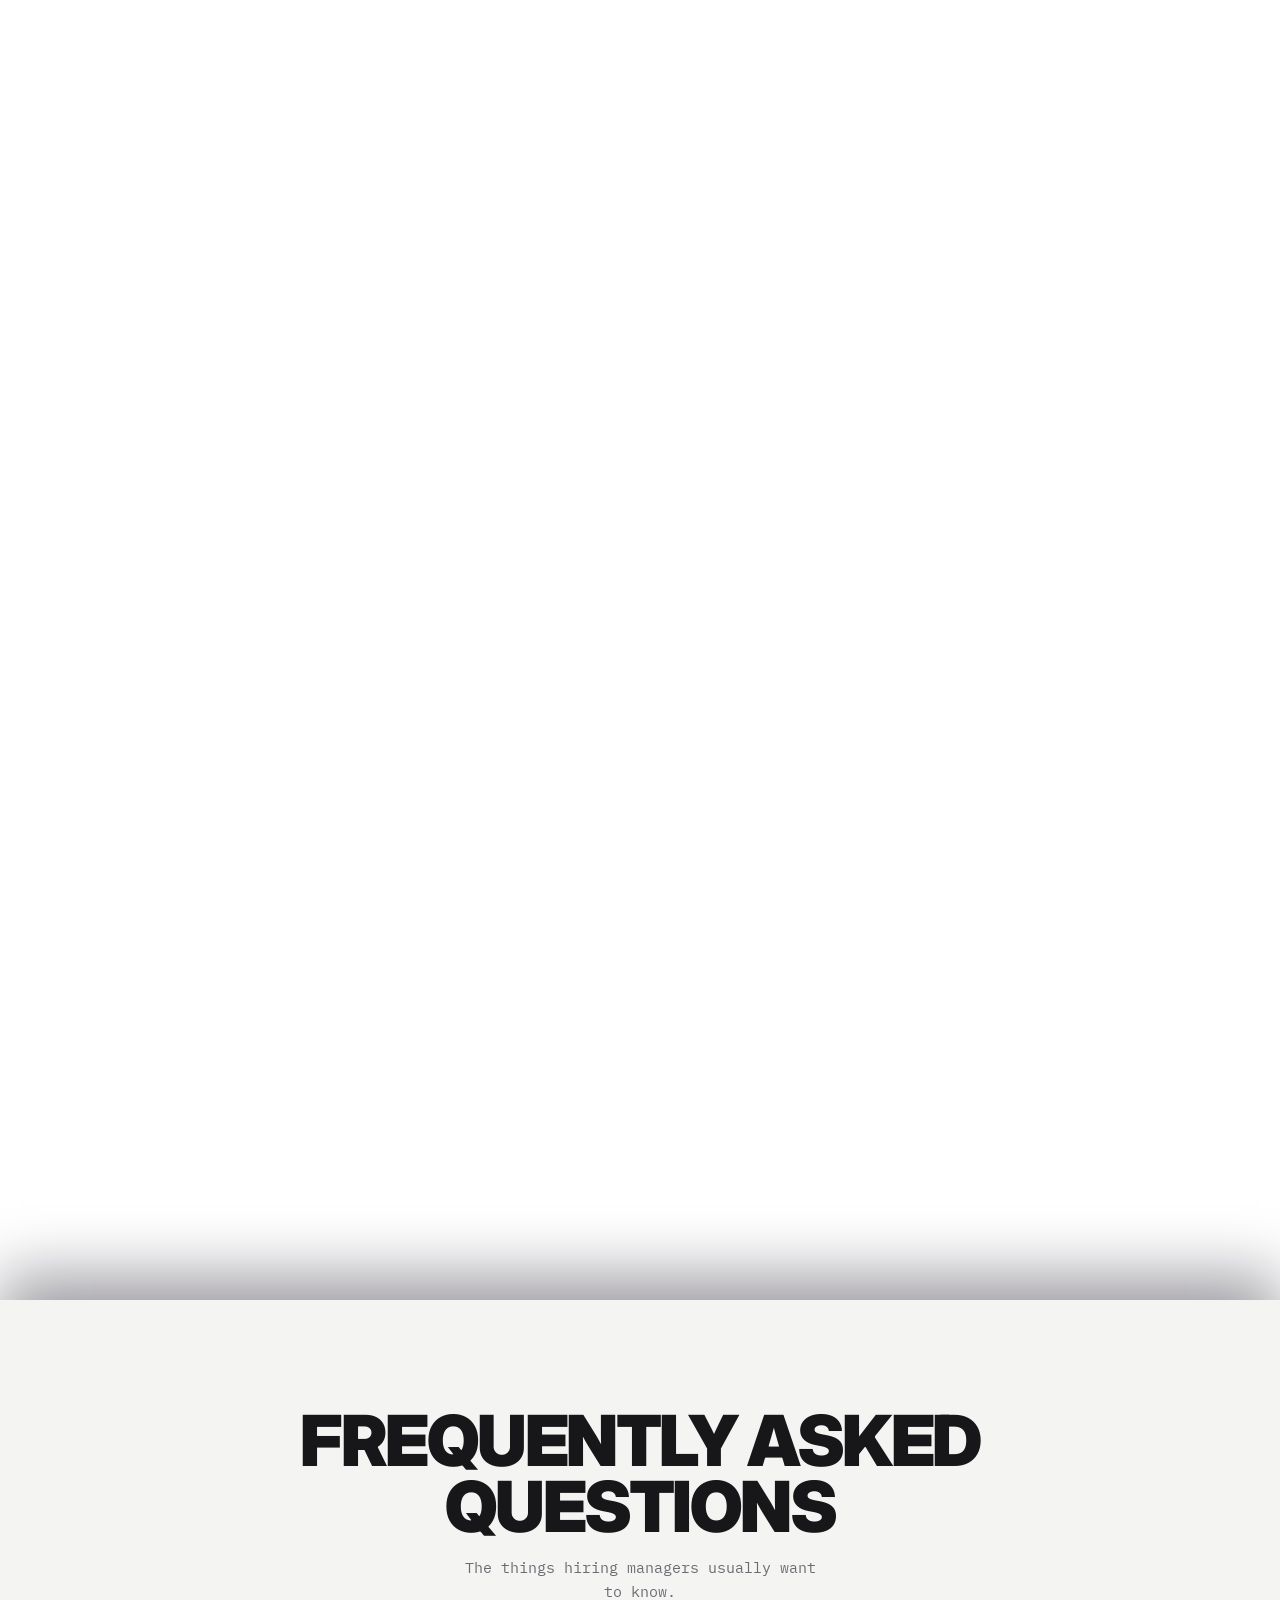
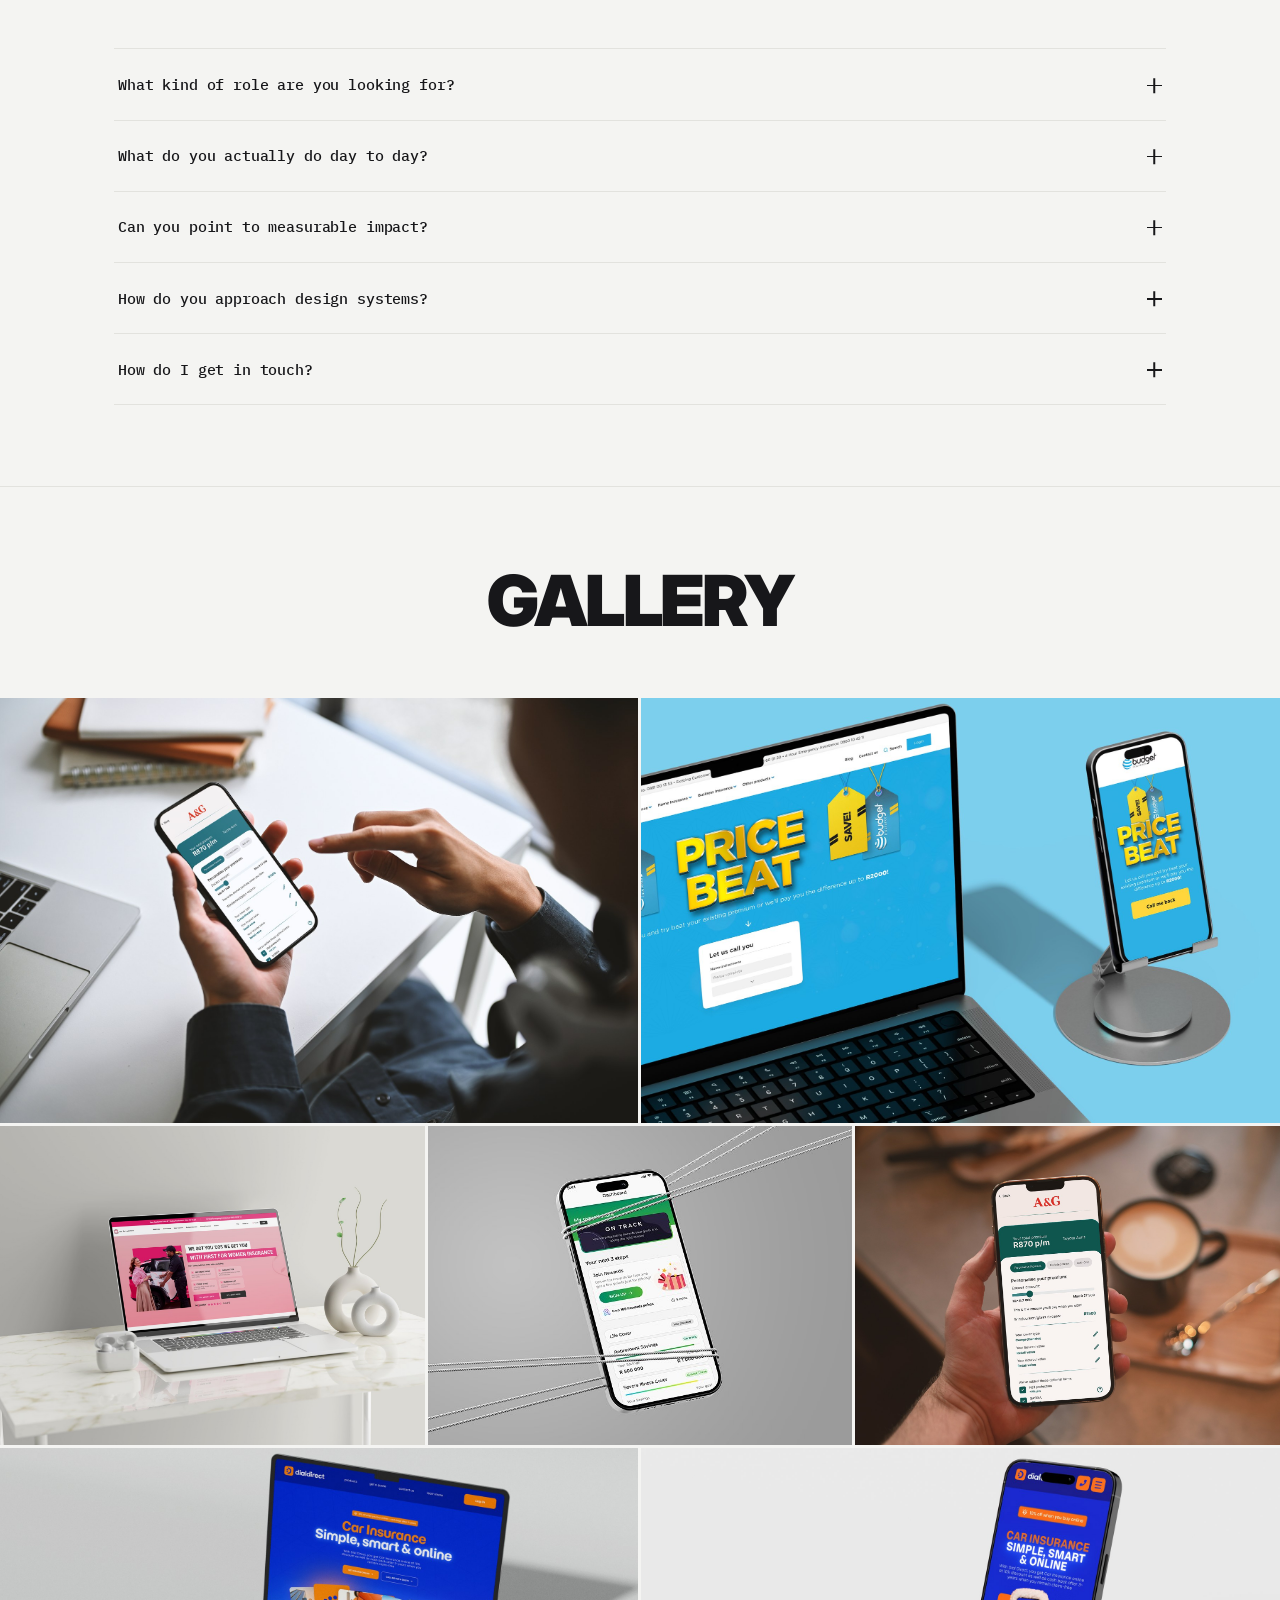
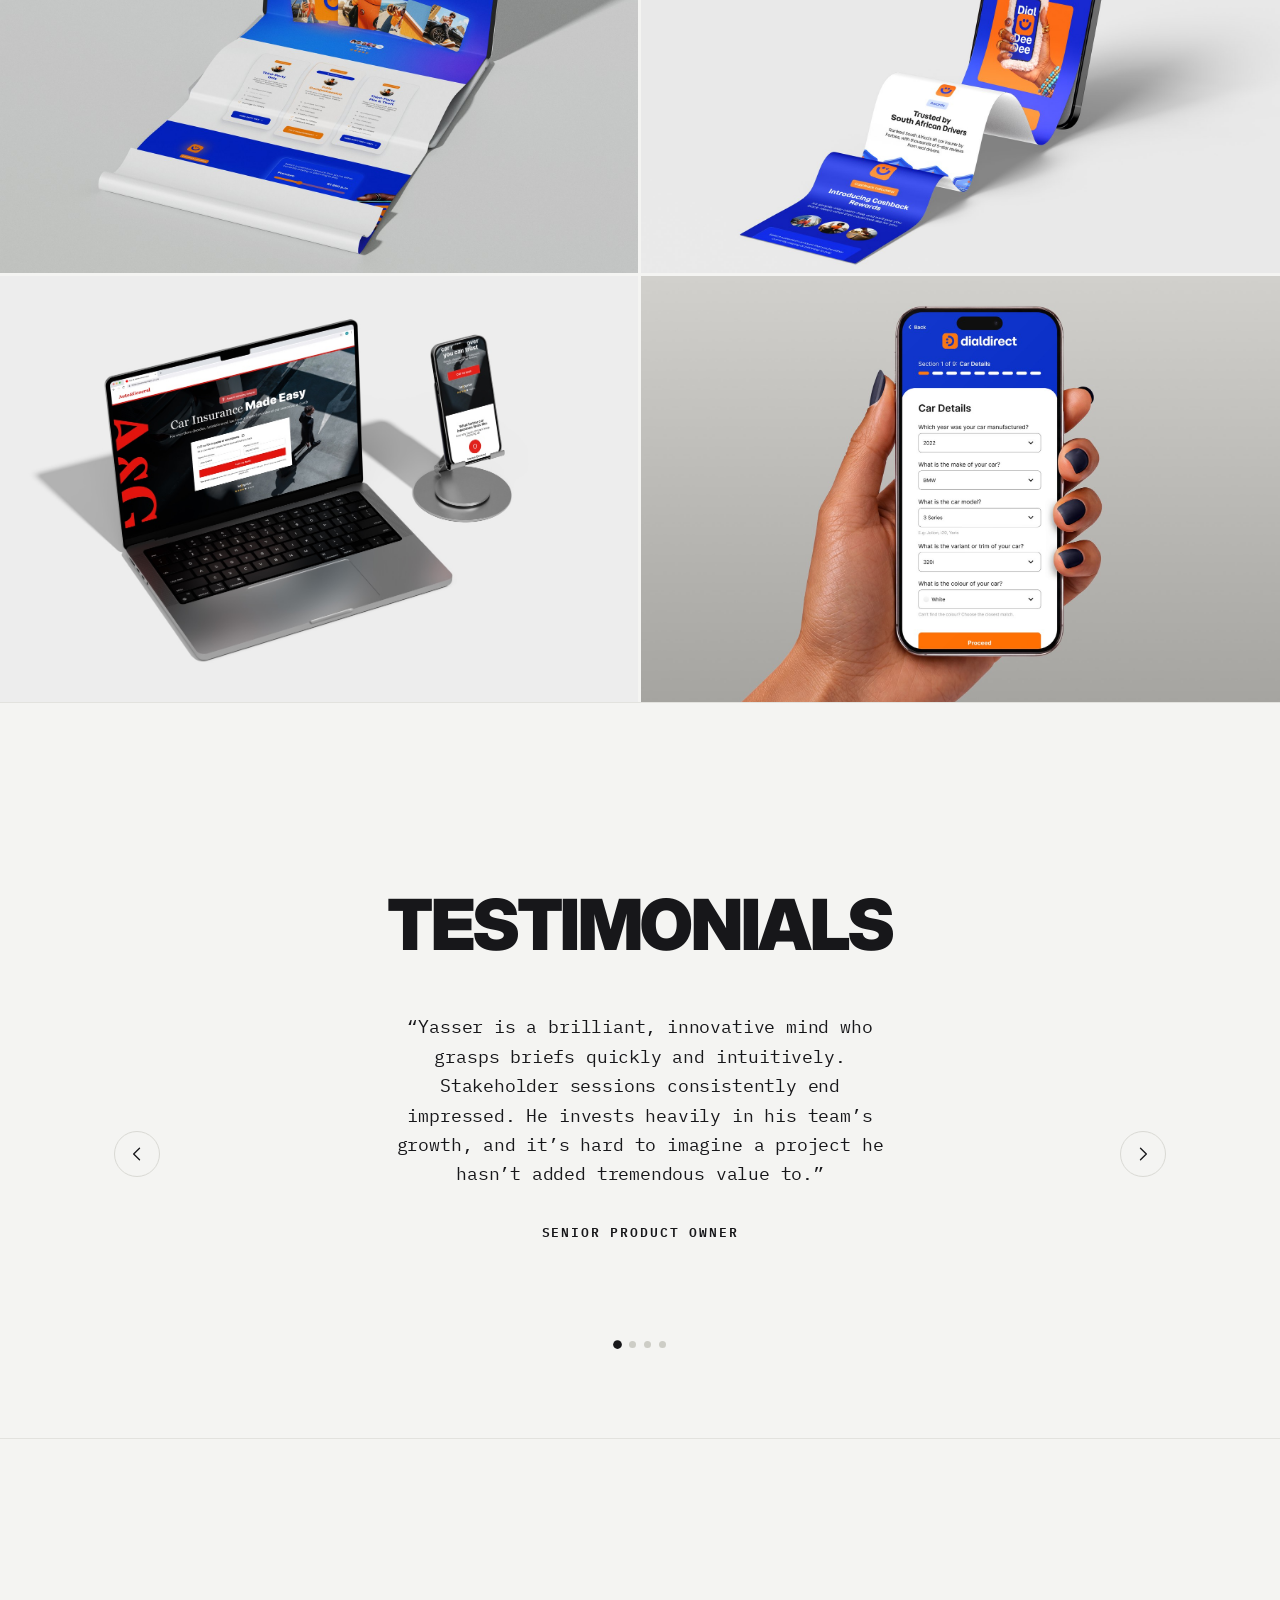
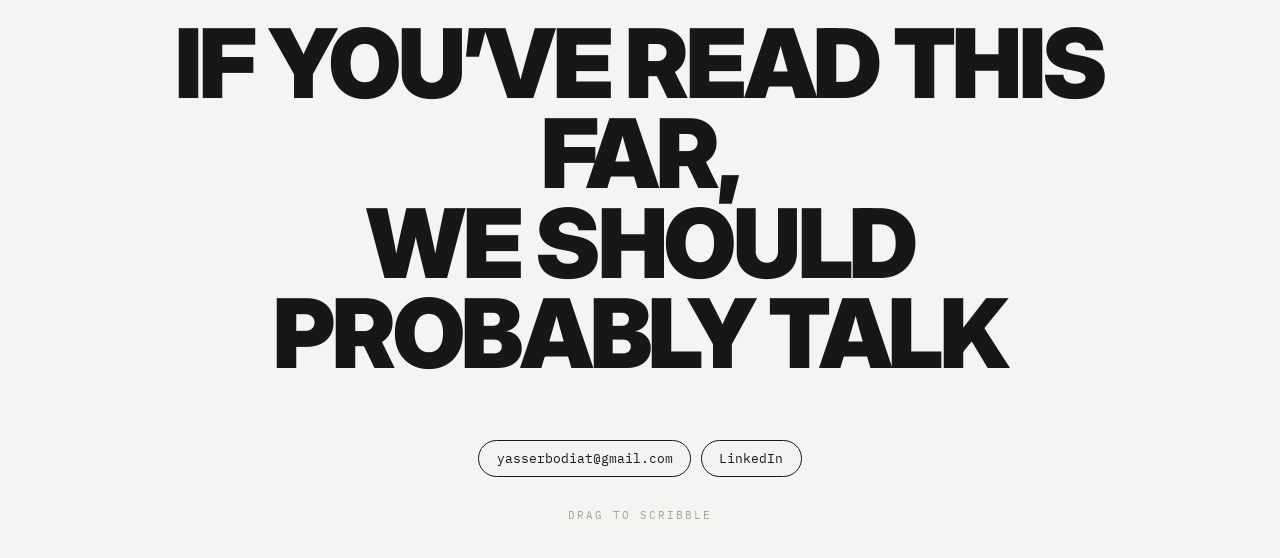
==== commit ae823f2f: "Smooth the opening seam and give the desktop room to breathe The image used to live in the line and " ====
--- a/index.html
+++ b/index.html
@@ -8,7 +8,7 @@
 <link rel="preconnect" href="https://fonts.gstatic.com" crossorigin>
 <link href="https://fonts.googleapis.com/css2?family=IBM+Plex+Mono:wght@400;500;600&family=Inter:wght@200;400;500;600;800;900&display=swap" rel="stylesheet">
 <!-- Bump ?v= on every deploy so browsers can't serve a stale copy. -->
-<link rel="stylesheet" href="style.css?v=62">
+<link rel="stylesheet" href="style.css?v=63">
 </head>
 <body>
 
@@ -21,11 +21,14 @@
   <canvas class="hero-fx" id="heroFx" aria-hidden="true"></canvas>
   <div class="hero-line">
     <span class="hero-word" id="heroWordA">Yasser</span>
-    <span class="hero-box" id="heroBox" aria-hidden="true">
-      <img src="assets/background.jpg?v=3" alt="">
-    </span>
+    <!-- Holds the words apart. The image itself is a fixed layer below, so it
+         never changes positioning mid-scroll and never snaps the line. -->
+    <span class="hero-gap" id="heroGap" aria-hidden="true"></span>
     <span class="hero-word" id="heroWordB">Bodiat</span>
   </div>
+  <span class="hero-box" id="heroBox" aria-hidden="true">
+    <img src="assets/background.jpg?v=3" alt="">
+  </span>
   <p class="hero-cue" id="heroCue" aria-hidden="true">Scroll</p>
 </section>
 
@@ -1329,6 +1332,6 @@
 
 </div><!-- /.sheet -->
 
-<script src="main.js?v=34"></script>
+<script src="main.js?v=35"></script>
 </body>
 </html>
--- a/style.css
+++ b/style.css
@@ -1255,7 +1255,9 @@
    native scrolling, so the motion is as smooth as the browser.
    ───────────────────────────────────────────────────────── */
 .stage-spacer {
-  height: 100vh;
+  /* Two viewports, so the desktop gets real dwell after the opening hands
+     over and the FAQ does not start rising the moment it lands. */
+  height: 200vh;
   pointer-events: none; /* clicks fall through to the desktop */
 }
 
@@ -2611,7 +2613,9 @@
    scroll position rather than a GSAP timeline.
    ───────────────────────────────────────────────────────── */
 .hero-track {
-  height: 220vh;
+  /* Sets the pacing for the whole opening. The last ~15% of it is the
+     full-bleed hold before the desktop takes over. */
+  height: 300vh;
   pointer-events: none;
 }
 
@@ -2668,25 +2672,30 @@
    letters invert, which is the whole trick. */
 .hero-word {
   mix-blend-mode: difference;
-  transition: opacity 0.15s linear;
-}
-
-/* Width and height are written by the scroll handler. */
-.hero-box {
+}
+
+/* Once the photograph is over them the blend has an image to fight with, so
+   it comes off and the words go plain black on the white still around them. */
+.hero-line.is-filling .hero-word {
+  mix-blend-mode: normal;
+  color: #0b0b0d;
+}
+
+/* Reserves the space between the words. Width is written by the handler. */
+.hero-gap {
   flex: none;
   margin-inline: 0.1em;
   width: 0;
   height: 0.78em;
+}
+
+/* Fixed for the whole sequence — laid over the gap, then grown to the
+   viewport. Nothing switches positioning mid-scroll, so the line never
+   snaps back together under it. Geometry is written by the handler. */
+.hero-box {
+  position: fixed;
+  z-index: 2;
   overflow: hidden;
-  border-radius: 3px;
-}
-
-/* Final leg: the box leaves the line and grows to the viewport from where
-   it stood, so the words are never shoved past the right-hand edge. */
-.hero-box.is-filling {
-  position: fixed;
-  margin-inline: 0;
-  border-radius: 0;
 }
 
 .hero-box img {
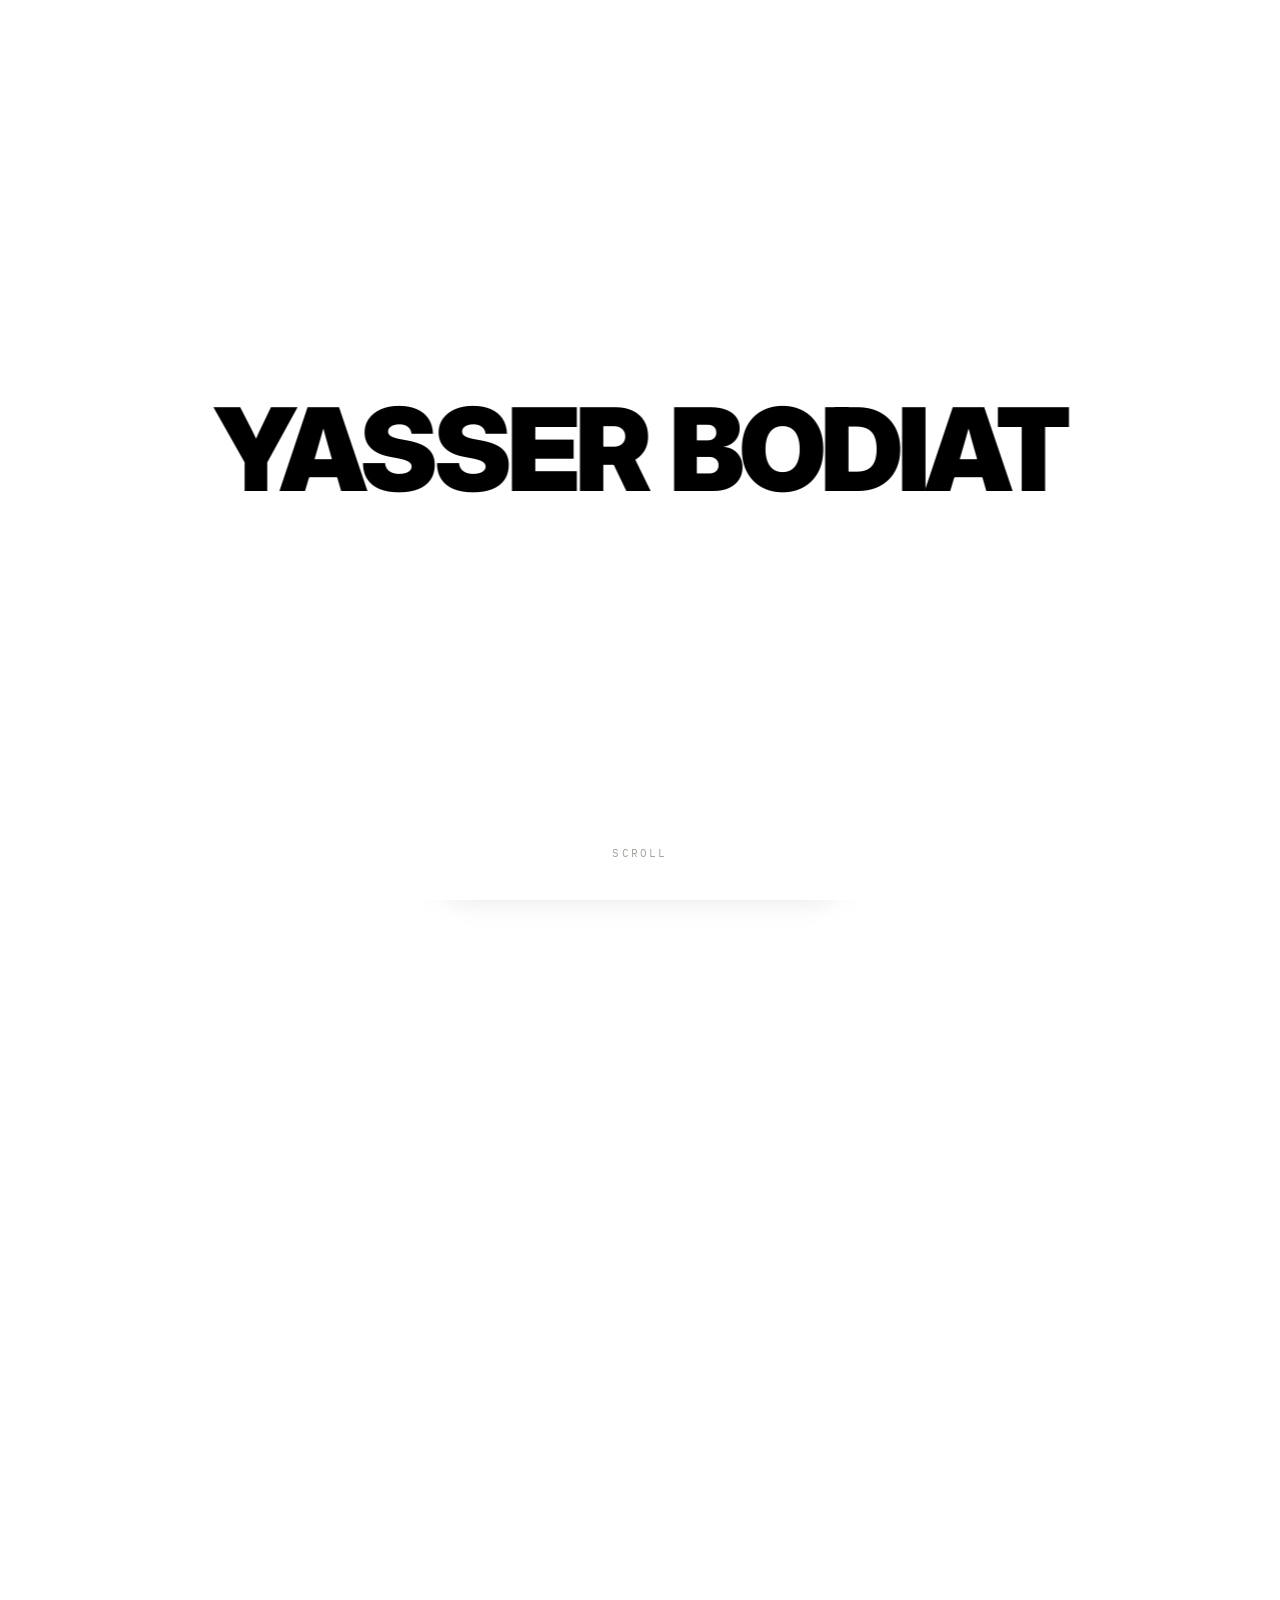
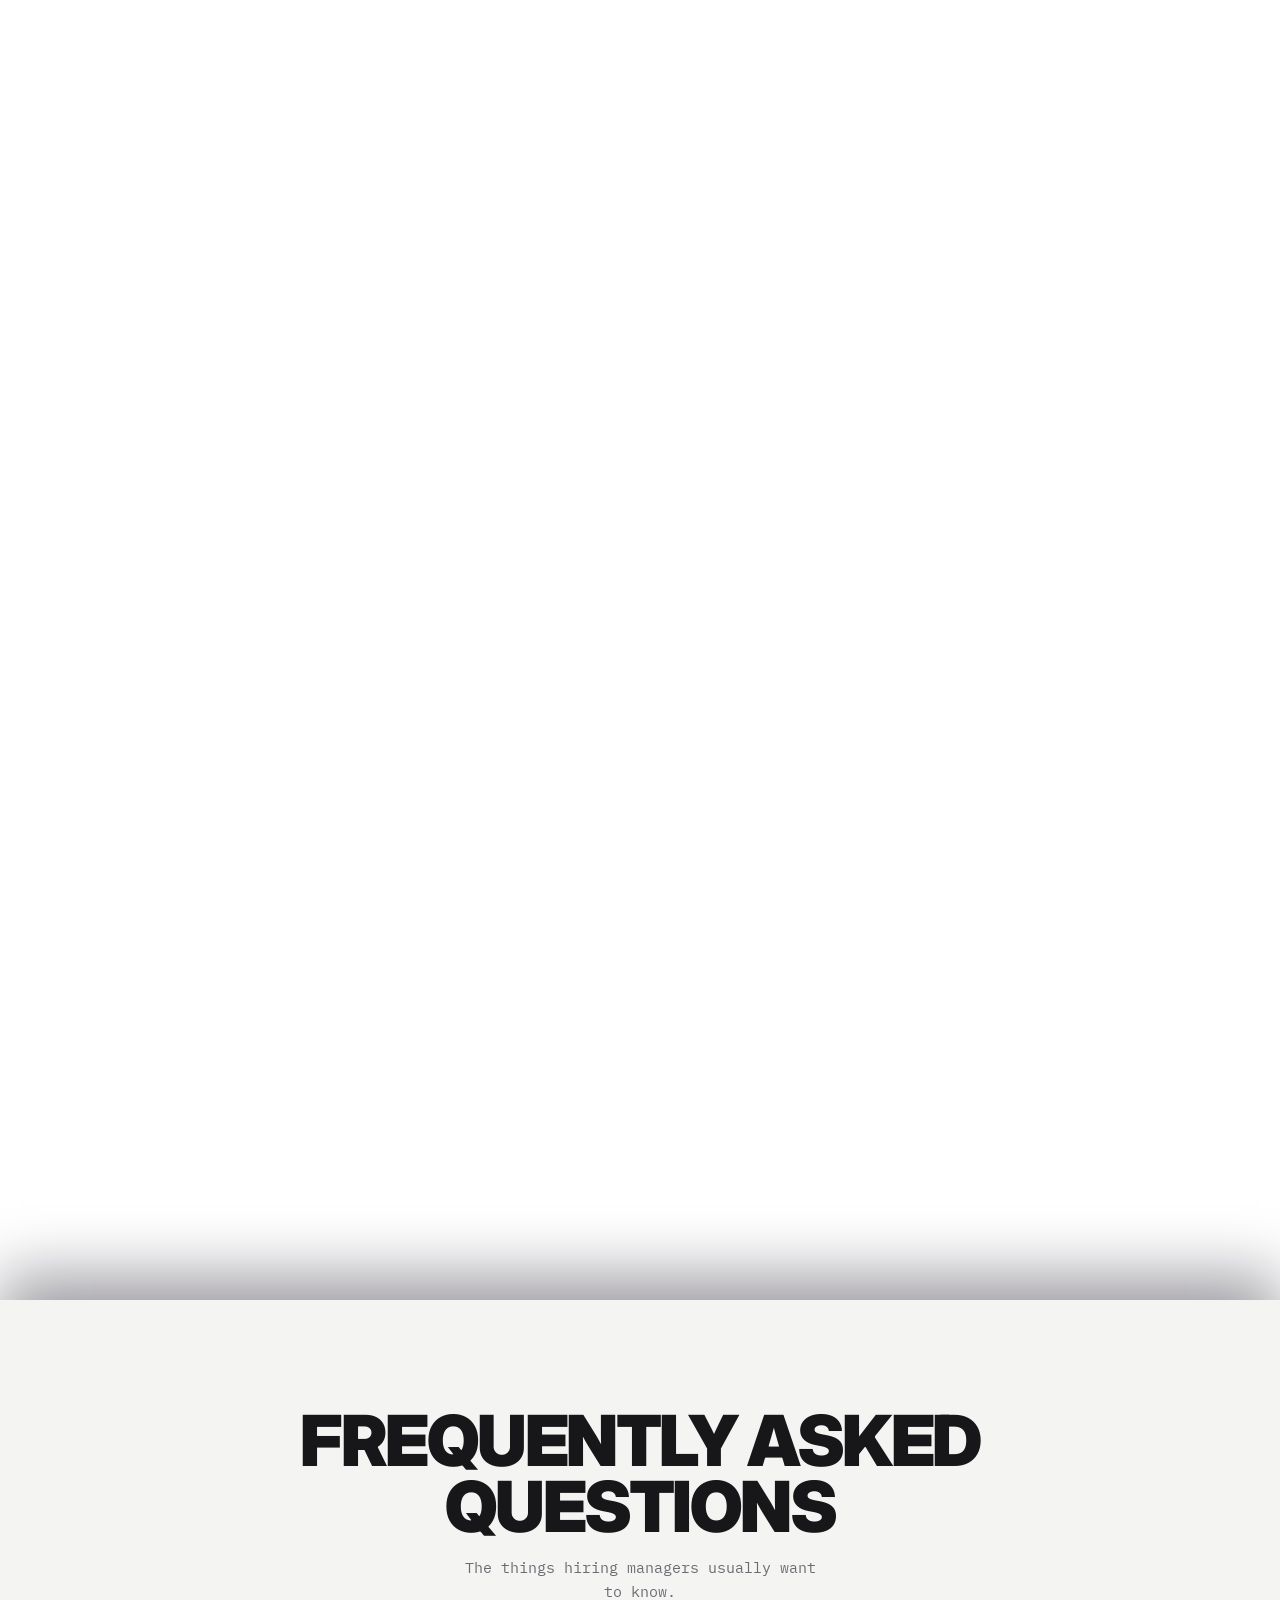
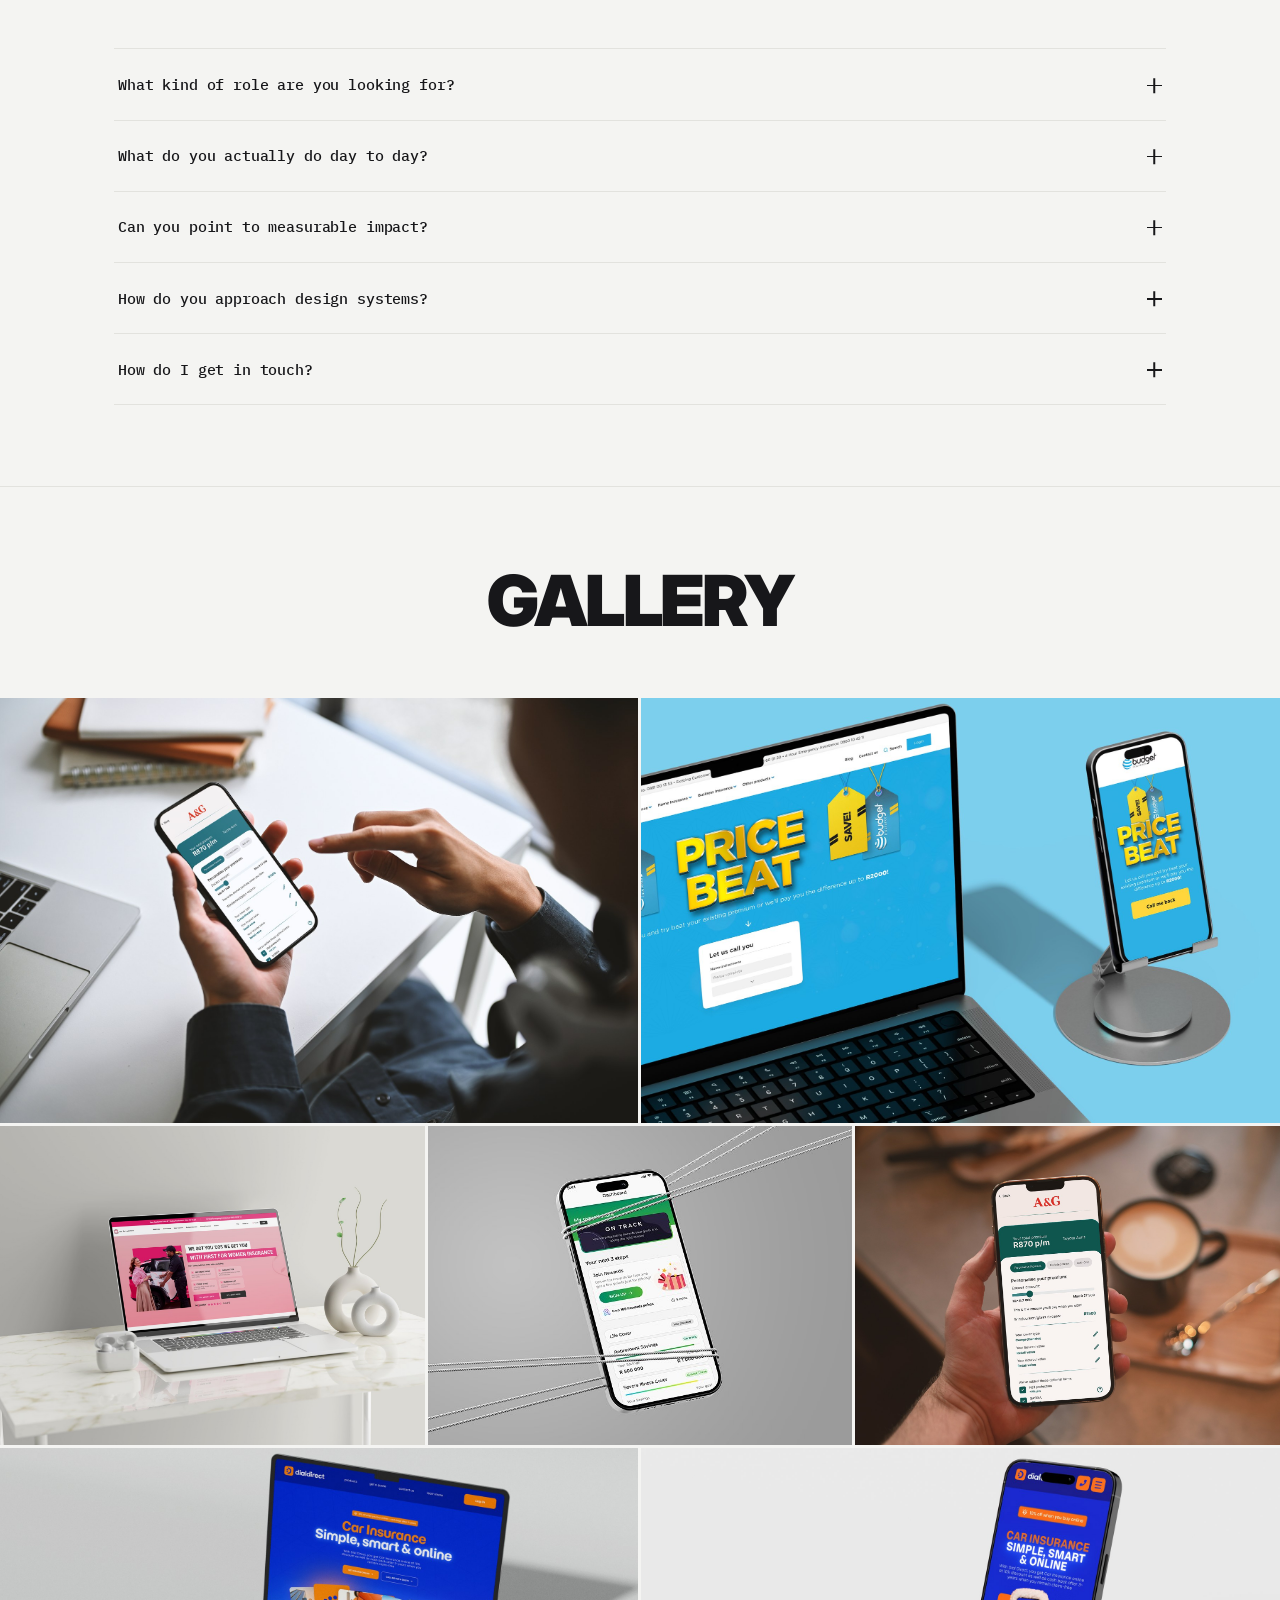
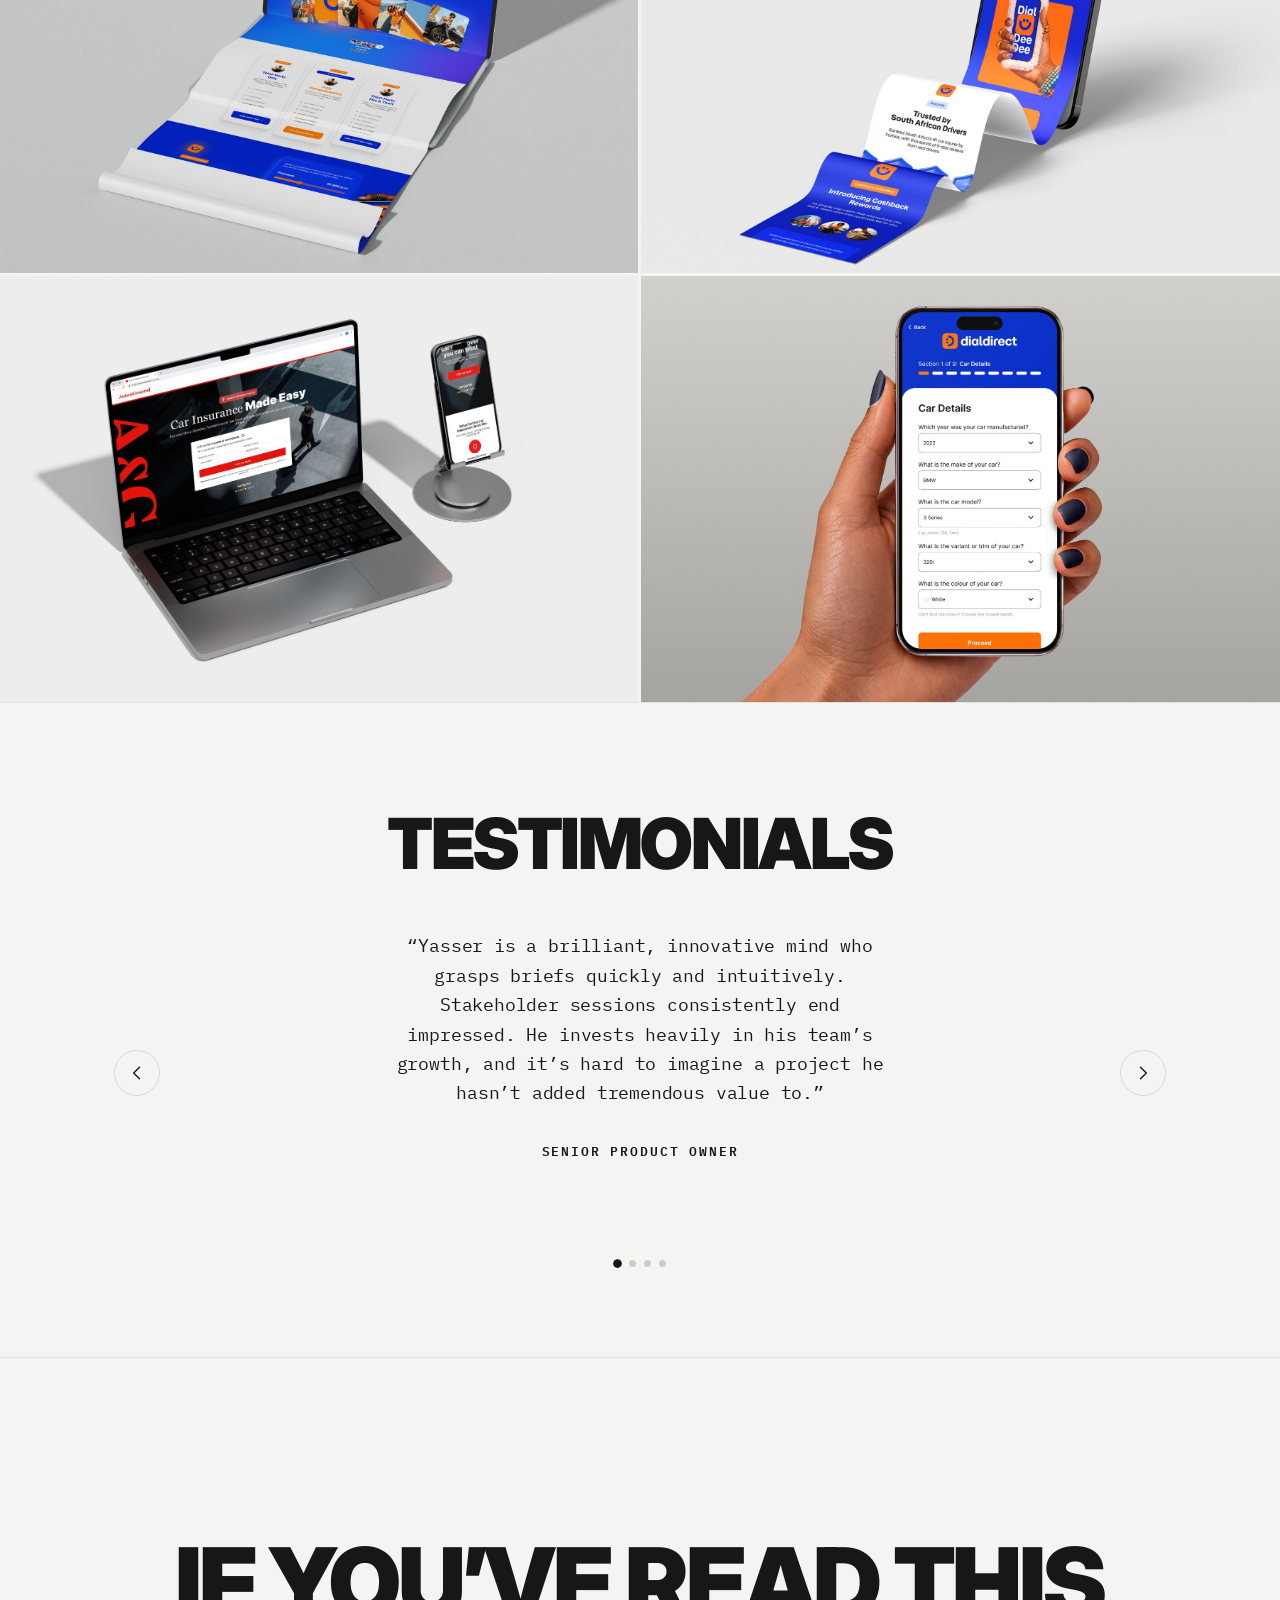
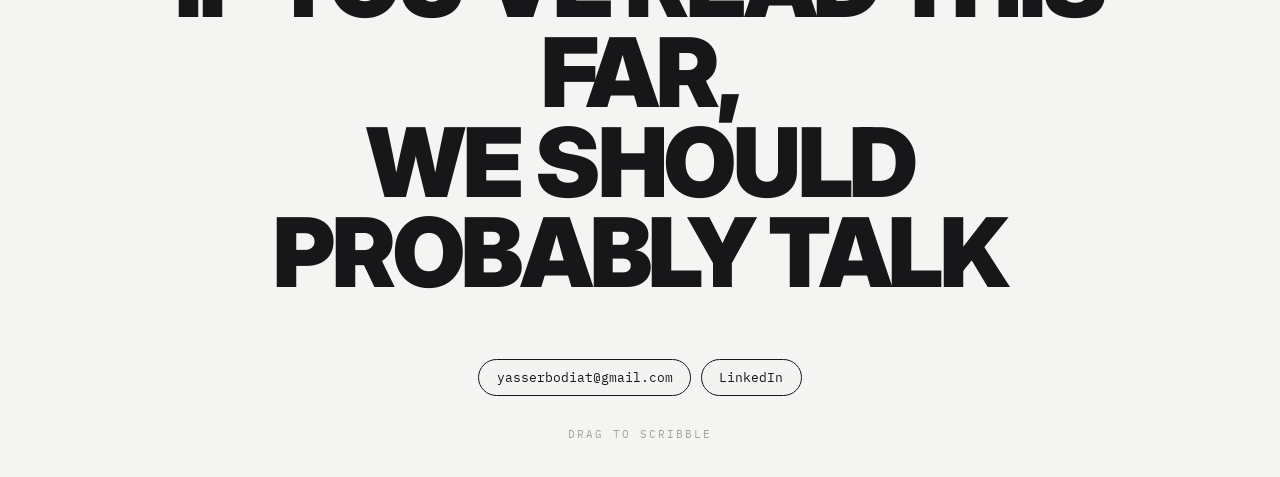
==== commit 11ad9e58: "Stop the opening sequence dropping frames Profiled a scripted scroll through the opening: 21 of 121 " ====
--- a/index.html
+++ b/index.html
@@ -8,7 +8,7 @@
 <link rel="preconnect" href="https://fonts.gstatic.com" crossorigin>
 <link href="https://fonts.googleapis.com/css2?family=IBM+Plex+Mono:wght@400;500;600&family=Inter:wght@200;400;500;600;800;900&display=swap" rel="stylesheet">
 <!-- Bump ?v= on every deploy so browsers can't serve a stale copy. -->
-<link rel="stylesheet" href="style.css?v=63">
+<link rel="stylesheet" href="style.css?v=65">
 </head>
 <body>
 
@@ -1332,6 +1332,6 @@
 
 </div><!-- /.sheet -->
 
-<script src="main.js?v=35"></script>
+<script src="main.js?v=37"></script>
 </body>
 </html>
--- a/style.css
+++ b/style.css
@@ -1832,171 +1832,6 @@
   }
 }
 
-/* ── Testimonials ──────────────────────────────────────────
-   The panel enters from the right as the section comes into
-   view — transform only, so it stays on the compositor.
-   ───────────────────────────────────────────────────────── */
-.testi {
-  overflow: hidden; /* hides the panel while it is parked off-screen */
-  padding-top: clamp(3rem, 9vh, 6.5rem);
-  border-top: 1px solid #e2e2de;
-}
-
-.testi-panel {
-  position: relative;
-  /* Tall enough that the window in the photograph survives the crop. */
-  min-height: clamp(520px, 88vh, 860px);
-  display: grid;
-  align-items: center;
-  padding: clamp(2rem, 6vw, 5rem);
-  /* Reads correctly before — or without — the photograph. */
-  background: linear-gradient(120deg, #6f7f97 0%, #97a2b4 45%, #b9b3c4 100%);
-  transform: translate3d(102%, 0, 0);
-  transition: transform 1.1s cubic-bezier(0.16, 1, 0.3, 1);
-  will-change: transform;
-}
-
-.testi-panel.is-in {
-  transform: translate3d(0, 0, 0);
-}
-
-.testi-img {
-  position: absolute;
-  inset: 0;
-  width: 100%;
-  height: 100%;
-  object-fit: cover;
-  /* Holds the window left of centre, clear of the quote. */
-  object-position: 32% center;
-}
-
-/* Darkens the side the quote sits on without dulling the photograph. */
-.testi-panel::after {
-  content: "";
-  position: absolute;
-  inset: 0;
-  background: linear-gradient(90deg, rgba(18, 14, 30, 0) 30%, rgba(18, 14, 30, 0.5) 68%);
-}
-
-.testi-panel.is-missing::after {
-  display: none;
-}
-
-.testi-panel.is-missing .testi-img {
-  display: none;
-}
-
-/* Keeps the quote legible whatever the photograph does behind it. */
-.testi-quote {
-  position: relative;
-  z-index: 1;
-  width: min(42ch, 100%);
-  margin-left: auto; /* sits in the open half of the photograph */
-  text-align: center;
-  color: #fff;
-  text-shadow: 0 2px 18px rgba(10, 14, 24, 0.45);
-  opacity: 0;
-  transform: translateY(14px);
-  transition: opacity 0.7s var(--ease) 0.35s, transform 0.7s var(--ease) 0.35s;
-}
-
-.testi-panel.is-in .testi-quote {
-  opacity: 1;
-  transform: none;
-}
-
-.testi-quote blockquote p {
-  font-size: clamp(1.2rem, 2.2vw, 1.75rem);
-  font-weight: 400;
-  line-height: 1.4;
-  letter-spacing: -0.02em;
-}
-
-.testi-by {
-  margin-top: 1.6rem;
-  font-size: 0.8rem;
-  font-weight: 600;
-  letter-spacing: 0.14em;
-  text-transform: uppercase;
-}
-
-.testi-by span {
-  display: block;
-  margin-top: 0.35rem;
-  font-weight: 400;
-  letter-spacing: 0.06em;
-  text-transform: none;
-  opacity: 0.82;
-}
-
-.testi-more {
-  display: grid;
-  align-items: stretch;
-  grid-template-columns: repeat(auto-fit, minmax(260px, 1fr));
-  gap: clamp(1.5rem, 4vw, 3rem);
-  max-width: 1180px;
-  margin: 0 auto;
-  padding: clamp(3rem, 8vh, 5rem) clamp(1.5rem, 5vw, 4rem) clamp(4rem, 10vh, 6rem);
-}
-
-/* Cards stretch to the tallest in the row and the caption is pushed to the
-   bottom, so the rules line up regardless of quote length. */
-.testi-card {
-  display: flex;
-  flex-direction: column;
-  /* No explicit height: the grid row already stretches each card, and
-     setting one stops margin-top:auto reaching the bottom. */
-}
-
-/* Space above the rule has to live here: on the tallest card in the row
-   margin-top:auto collapses to zero, so the caption cannot supply it. */
-.testi-card blockquote {
-  padding-bottom: 1.8rem;
-}
-
-.testi-card blockquote p {
-  font-size: 0.98rem;
-  line-height: 1.6;
-  color: #55555e;
-}
-
-.testi-card figcaption {
-  /* auto pushes the caption to the bottom of the stretched card, so the
-     rules line up across the row whatever length each quote runs. */
-  margin-top: auto;
-  padding-top: 1.2rem;
-  border-top: 1px solid #e2e2de;
-  font-size: 0.82rem;
-  font-weight: 600;
-  color: #17171a;
-}
-
-.testi-card figcaption span {
-  display: block;
-  margin-top: 0.25rem;
-  font-weight: 400;
-  color: #6b6b73;
-}
-
-@media (max-width: 860px) {
-  .testi-quote {
-    margin-inline: auto;
-  }
-
-  .testi-panel::after {
-    background: linear-gradient(180deg, rgba(18, 14, 30, 0.15), rgba(18, 14, 30, 0.55));
-  }
-}
-
-@media (prefers-reduced-motion: reduce) {
-  .testi-panel,
-  .testi-quote {
-    transform: none;
-    opacity: 1;
-    transition: none;
-  }
-}
-
 /* ── Blog post window ──────────────────────────────────────
    Reading-first: one column at a comfortable measure, on the
    same light ground as the case studies.
@@ -2420,6 +2255,10 @@
   background: #f4f4f2;
   border-top: 1px solid #e2e2de;
   overflow: hidden;
+  /* Caps the canvas's multiply at this section. Without it the blend reaches
+     all the way down to the pinned desktop, and every frame of this section
+     has to composite that too. */
+  isolation: isolate;
 }
 
 .scribble-copy {
@@ -2627,6 +2466,11 @@
   place-items: center;
   overflow: hidden;
   background: #fff;
+  /* The words blend, and without this the browser has to composite the whole
+     desktop and sheet underneath to work out their backdrop — even though
+     this layer is opaque white and hides both. Isolating caps the blend at
+     this element's own background, which is all it was ever meant to see. */
+  isolation: isolate;
   /* Set by the scroll handler; the sequence lifts once it is done. */
   opacity: 1;
 }
@@ -2672,6 +2516,8 @@
    letters invert, which is the whole trick. */
 .hero-word {
   mix-blend-mode: difference;
+  /* Driven by transform every frame while the hole opens. */
+  will-change: transform, opacity;
 }
 
 /* Once the photograph is over them the blend has an image to fight with, so
@@ -2716,7 +2562,8 @@
   letter-spacing: 0.2em;
   text-transform: uppercase;
   color: #a4a49c;
-  transition: opacity 0.3s var(--ease);
+  /* No transition: the handler writes this every frame, and a transition
+     chasing per-frame writes lags behind the scroll. */
 }
 
 /* No scrubbing to do without motion — hand straight over to the desktop. */
